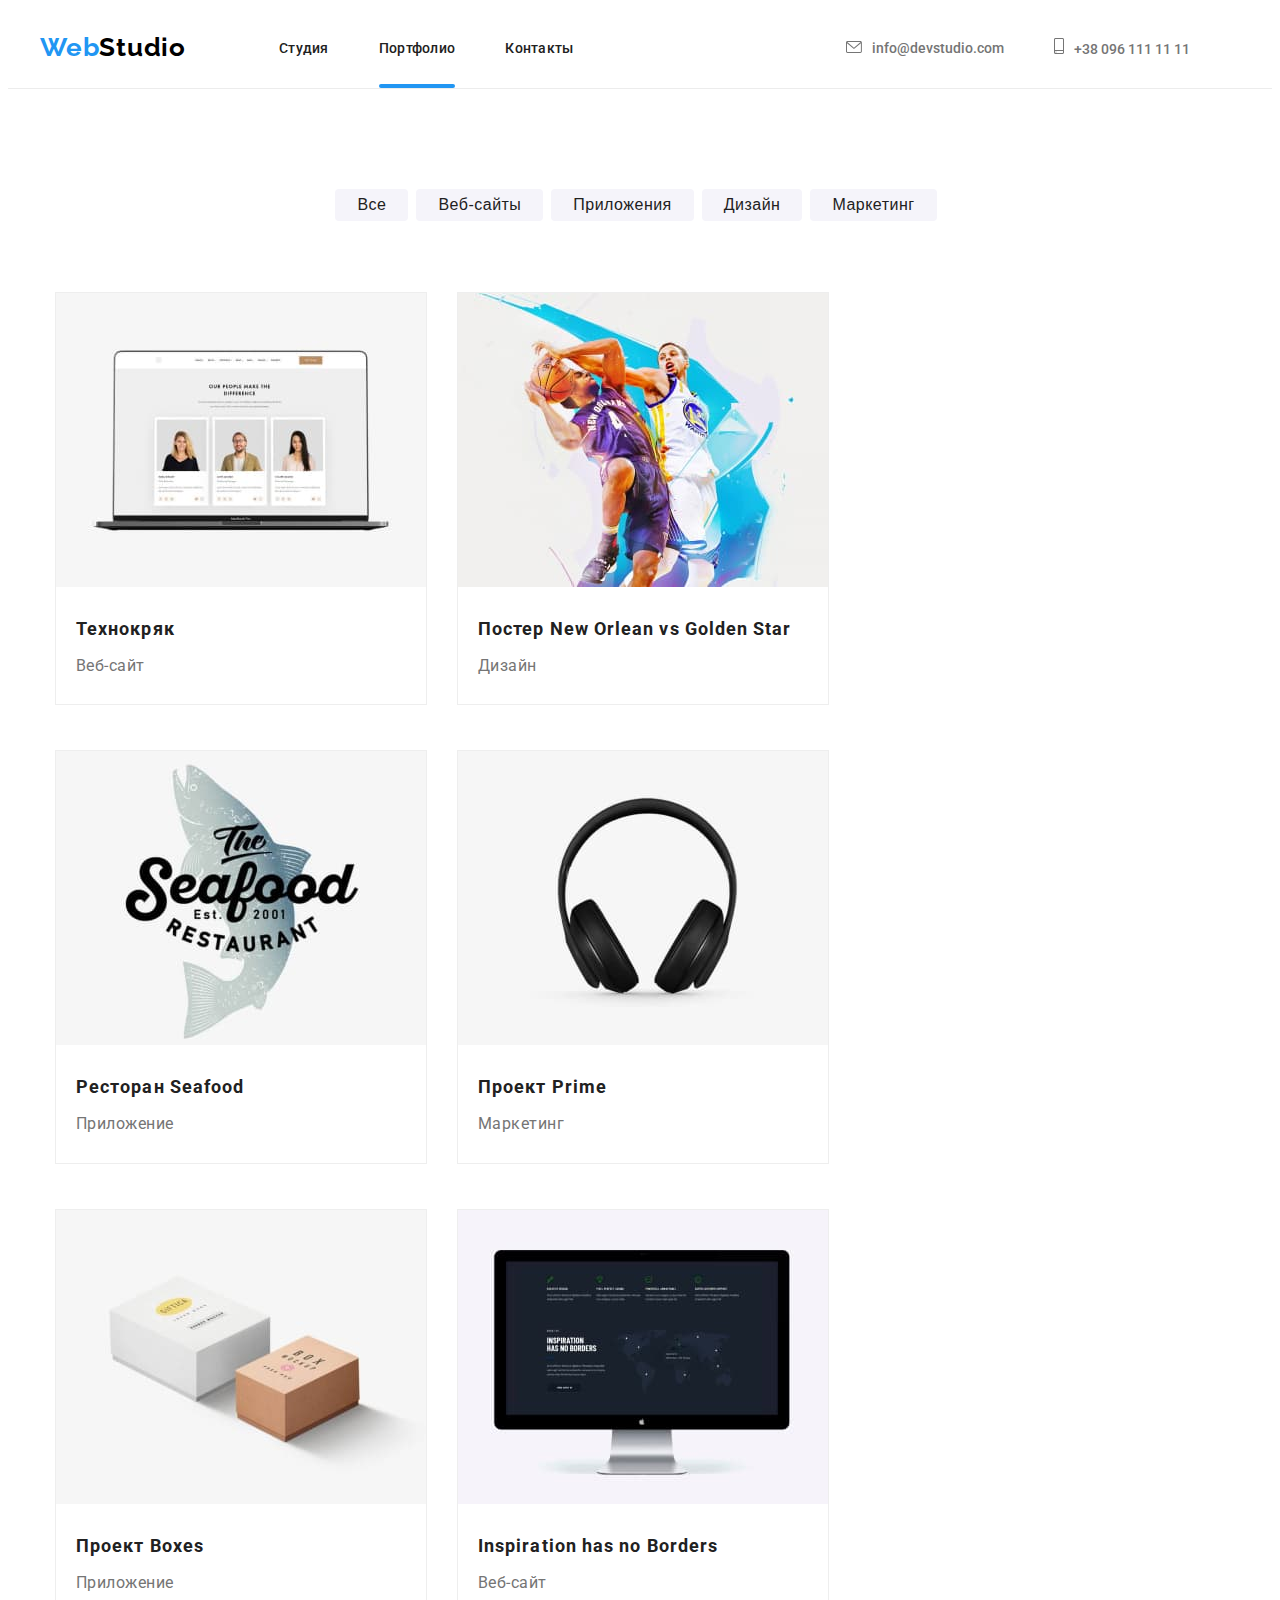
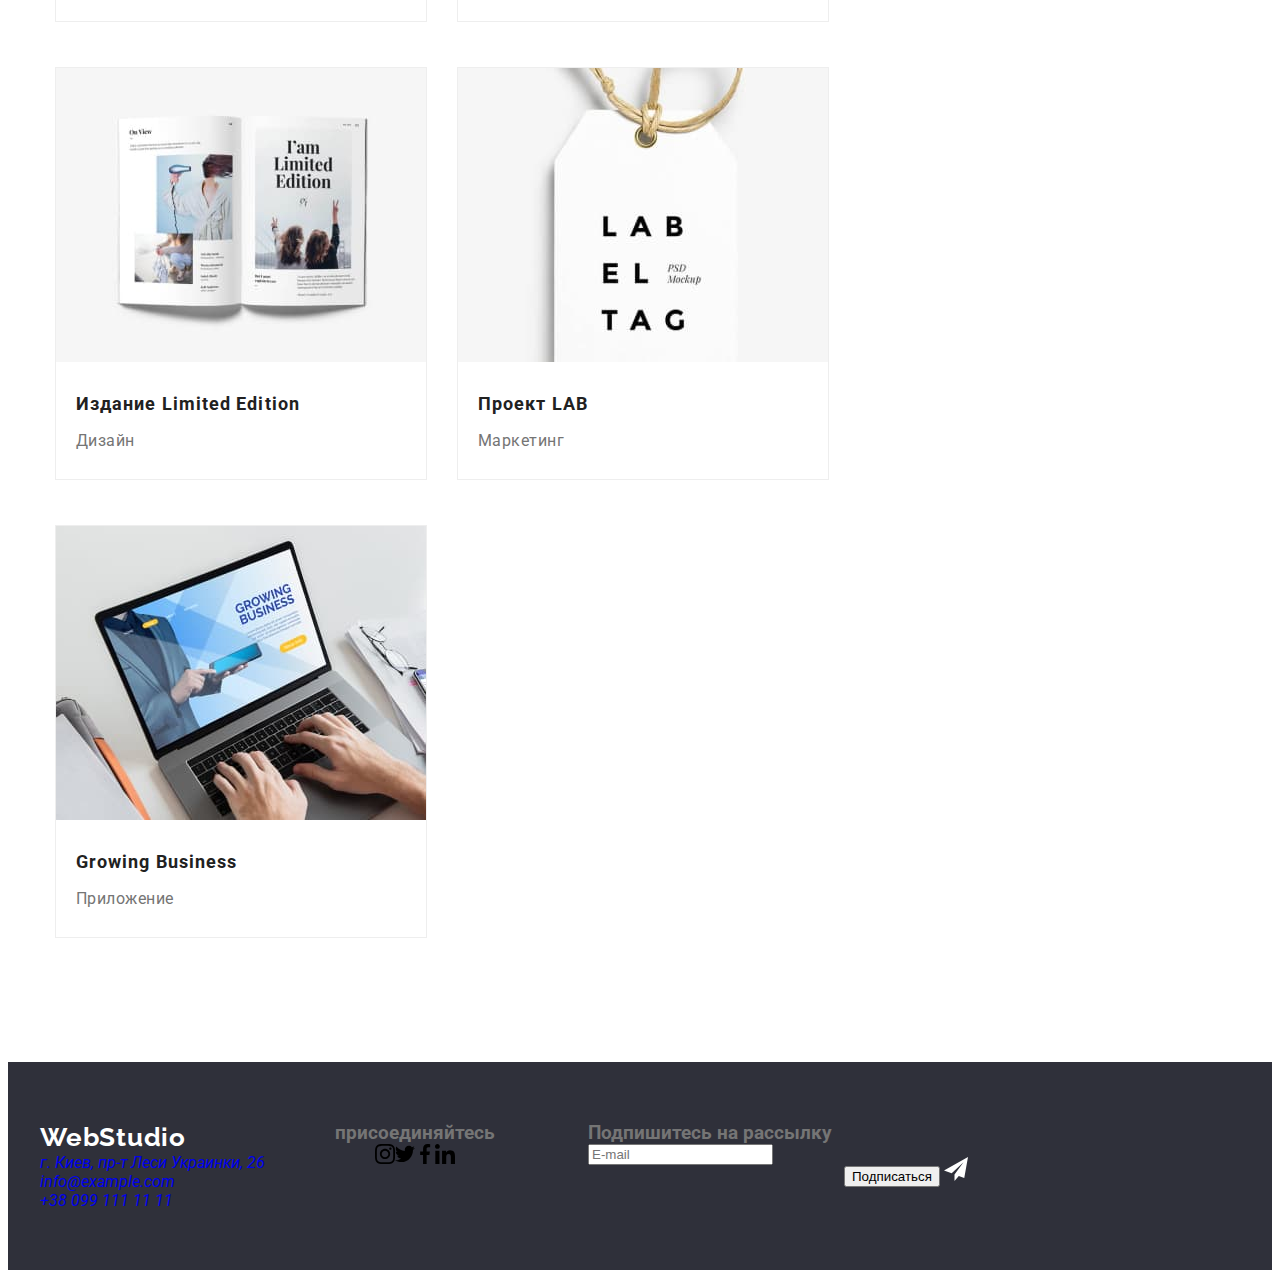
==== portfolio.html @ 4cea2f5a "hw-8-non" ====
<!DOCTYPE html>
<html lang="ru">
<head>
    <meta charset="UTF-8">
    <meta http-equiv="X-UA-Compatible" content="IE=edge">
    <meta name="viewport" content="width=device-width, initial-scale=1.0">
    <link rel="preconnect" href="https://fonts.googleapis.com"> 
    <title>Portfolio</title>
    <link rel="preconnect" href="https://fonts.gstatic.com" crossorigin> 
    <link href="https://fonts.googleapis.com/css2?family=Raleway:wght@700&family=Roboto:wght@400;500;900&display=swap" rel="stylesheet">
    <link rel="stylesheet" href="https://cdnjs.cloudflare.com/ajax/libs/modern-normalize/1.1.0/modern-normalize.min.css" integrity="sha512-wpPYUAdjBVSE4KJnH1VR1HeZfpl1ub8YT/NKx4PuQ5NmX2tKuGu6U/JRp5y+Y8XG2tV+wKQpNHVUX03MfMFn9Q==" crossorigin="anonymous" referrerpolicy="no-referrer" />
    <link rel="stylesheet" href="https://cdnjs.cloudflare.com/ajax/libs/animate.css/4.1.1/animate.min.css"/>
    <link rel="stylesheet" href="./css/style.css">
    <link rel="stylesheet" href="./css/main.min.css">
</head>
<body>
    <!-----------ШАПКА--------- -->
    <header class="header header-portfolio"> 
        <div class="container header__container">
            <nav class="header-nav">
                <a class="link header__logo animate__animated animate__pulse" href="/"><span class="logo__special">Web</span>Studio</a>
                <ul class=" list site-list">
                    <li class="site-list__item"> <a class="link site-list__link" href="./index.html">Студия</a></li>
                    <li class="site-list__item"> <a class="link site-list__link current-portfolio" href="./portfolio.html">Портфолио</a></li>
                    <li class="site-list__item"> <a class="link site-list__link" href="Контакты">Контакты</a></li>
                </ul>
            </nav>  
            <ul class=" list adres-list">
                <li> <a class="link header__contact adres-list__link" href="mailto:info@devstudio.com" target="_blank" rel= "noopener noreferrer"> <svg class="adres-list__icon" width="16" height="12" ><use href="./images/icons.svg#icon-envelope-hover"></use></svg>info@devstudio.com</a></li> 
                <li> <a class="link header__contact adres-list__link"  href="tel:+380961111111" target="_blank" rel= "noopener noreferrer" > <svg class="adres-list__icon" width="10" height="16" ><use href="./images/icons.svg#icon-smartphone"></use></svg>+38 096 111 11 11</a></li> 
            </ul>   
            </div> 
    </header>
    <!------------ОСНОВНОЙ КОНТЕНТ ------------->
     <main>
        <section class="menu">
            <div class="container">
        <ul class="list menu-list">
            <li class="menu-item"> <button class="menu-btn" type="button">
                Все
            </button></li>
            <li class="menu-item"> <button class="menu-btn" type="button">
                Веб-сайты
            </button></li>
            <li class="menu-item"> <button class="menu-btn" type="button">
                Приложения
            </button></li>
            <li class="menu-item"> <button class="menu-btn" type="button">
                Дизайн
            </button></li>
            <li class="menu-item"> <button class="menu-btn" type="button">
                Маркетинг
            </button></li>
        </ul>
    </div>
    </section>
    <section class="content">
        <div class="container">
        <ul class="list content-list">
            <li class="content-item">
                <div class="content-animation">
                <img class="content-imege" src="./images/portfolio-photo1.jpg" alt=" Технокряк" width="370" height="294">
                <p class="content-animation-text">Технокряк это современная площадка распространения коронавируса. Компании используют эту платформу для цифрового шпионажа и атак на защищённые сервера конкурентов.</p>
                </div>
                <div class="contener-box">
                <h3 class="content-subtitle">Технокряк</h3>
                <p class="content-text">Веб-сайт</p>
                </div>
            </li>
            <li class="content-item">
                <div class="content-animation">
                <img class="content-imege" src="./images/portfolio-photo2.jpg" alt=" Постер New Orlean vs Golden Star" width="370" height="294">
                <p class="content-animation-text">Технокряк это современная площадка распространения коронавируса. Компании используют эту платформу для цифрового шпионажа и атак на защищённые сервера конкурентов.</p>
                </div>
                <div class="contener-box">
                <h3 class="content-subtitle">Постер New Orlean vs Golden Star</h3>
                <p class="content-text">Дизайн</p>
                </div>
            </li>
            <li class="content-item">
                <div class="content-animation">
                <img class="content-imege" src="./images/portfolio-photo3.jpg" alt=" Ресторан Seafood" width="370" height="294">
                <p class="content-animation-text">Технокряк это современная площадка распространения коронавируса. Компании используют эту платформу для цифрового шпионажа и атак на защищённые сервера конкурентов.</p>
                </div>
                <div class="contener-box">
                <h3 class="content-subtitle">Ресторан Seafood</h3>
                <p class="content-text">Приложение</p>
                </div>
            </li >
            <li class="content-item">
                <div class="content-animation">
                <img class="content-imege" src="./images/portfolio-photo4.jpg" alt=" Проект Prime" width="370" height="294">
                <p class="content-animation-text">Технокряк это современная площадка распространения коронавируса. Компании используют эту платформу для цифрового шпионажа и атак на защищённые сервера конкурентов.</p>
                </div>
                <div class="contener-box">
                <h3 class="content-subtitle">Проект Prime</h3>
                <p class="content-text">Маркетинг</p>
                </div>
            </li>
            <li class="content-item">
                <div class="content-animation">
                <img class="content-imege" src="./images/portfolio-photo5.jpg" alt=" Проект Boxes" width="370" height="294">
                <p class="content-animation-text">Технокряк это современная площадка распространения коронавируса. Компании используют эту платформу для цифрового шпионажа и атак на защищённые сервера конкурентов.</p>
                </div>
                <div class="contener-box">
                <h3 class="content-subtitle">Проект Boxes</h3>
                <p class="content-text">Приложение</p>
                </div>
            </li>
            <li class="content-item">
                <div class="content-animation">
                <img class="content-imege" src="./images/portfolio-photo6.jpg" alt=" Inspiration has no Borders" width="370" height="294">
                <p class="content-animation-text">Технокряк это современная площадка распространения коронавируса. Компании используют эту платформу для цифрового шпионажа и атак на защищённые сервера конкурентов.</p>
                </div>
                <div class="contener-box">
                <h3 class="content-subtitle">Inspiration has no Borders</h3>
                <p class="content-text">Веб-сайт</p>
                </div>
            </li>
            <li class="content-item">
                <div class="content-animation">
                <img class="content-imege" src="./images/portfolio-photo7.jpg" alt=" Издание Limited Edition" width="370" height="294">
                <p class="content-animation-text">Технокряк это современная площадка распространения коронавируса. Компании используют эту платформу для цифрового шпионажа и атак на защищённые сервера конкурентов.</p>
                </div>
                <div class="contener-box">
                <h3 class="content-subtitle">Издание Limited Edition</h3>
                <p class="content-text">Дизайн</p>
                </div>
            </li>
            <li class="content-item">
                <div class="content-animation">
                <img class="content-imege" src="./images/portfolio-photo8.jpg" alt=" Проект LAB" width="370" height="294">
                <p class="content-animation-text">Технокряк это современная площадка распространения коронавируса. Компании используют эту платформу для цифрового шпионажа и атак на защищённые сервера конкурентов.</p>
                </div>
                <div class="contener-box">
                <h3 class="content-subtitle">Проект LAB</h3>
                <p class="content-text">Маркетинг</p>
                </div>
            </li>
            <li class="content-item">
                <div class="content-animation">
                <img class="content-imege" src="./images/portfolio-photo9.jpg" alt=" Growing Business" width="370" height="294">
                <p class="content-animation-text">Технокряк это современная площадка распространения коронавируса. Компании используют эту платформу для цифрового шпионажа и атак на защищённые сервера конкурентов.</p>
                </div>
                <div class="contener-box">
                <h3 class="content-subtitle">Growing Business</h3>
                <p class="content-text">Приложение</p>
                </div>
            </li>
        </ul>
    </div>
    </section>
    </main>
    <!-------------footer------------->
<footer class="footer">
    <div class="container footer-container">
        <div class="contact-social">
            <a class="link footer-logo" href="/"><span class="logo-special">Web</span>Studio</a>
            <address class="footer-address">
            <ul class="list footer-list">
                <li class="list" > <a class="link footer-map" href="https://goo.gl/maps/7V8qDzGipB6XyWxd7" target="_blank" rel= "noopener noreferrer" >г. Киев, пр-т Леси Украинки, 26</a></li>
                <li class="list" > <a class="link footer-item" href="mailto:info@example.com" target="_blank" rel= "noopener noreferrer">info@example.com</a></li>
                <li class="list" > <a class="link footer-item" href="tel:+380991111111" target="_blank" rel= "noopener noreferrer">+38 099 111 11 11</a></li>
            </ul>
        </div>
        <div class="footer-contact">
             <h3 class="footer-contact-title">присоединяйтесь</h3>
             <ul class="list footer-contact-list">
                <li class="footer-contact-item"> <a href="" class="footer-contact-link" target="_blank" rel= "noopener noreferrer" ><svg class="footer-contact-icons" width="20" height="20"><use href="./images/icons.svg#icon-instagram"></use></svg></a></li>
                <li class="footer-contact-item"> <a href="" class="footer-contact-link" target="_blank" rel= "noopener noreferrer" ><svg class="footer-contact-icons" width="20" height="20"><use href="./images/icons.svg#icon-twitter"></use></svg></a></li>
                <li class="footer-contact-item"> <a href="" class="footer-contact-link" target="_blank" rel= "noopener noreferrer" ><svg class="footer-contact-icons" width="20" height="20"><use href="./images/icons.svg#icon-facebook"></use></svg></a></li>
                <li class="footer-contact-item"> <a href="" class="footer-contact-link" target="_blank" rel= "noopener noreferrer" ><svg class="footer-contact-icons" width="20" height="20"><use href="./images/icons.svg#icon-linkedin"></use></svg></a></li>
            </ul>
        </div>
        <div class="footer-input">
            <h3 class="footer-title">Подпишитесь на рассылку</h3>
            <form action="#">
            <input class="footer-input-email" type="email" placeholder="E-mail" name="mailing-list">
        </div>
        <div class="footer-box-btn">
            <button type="submit" class="footer-btn">Подписаться</button>
            <svg class="footer-icon" width="24" height="24"><use href="images/icons.svg#icon-footer-btn"></use></svg>
            </form>
        </div>
    </address>
    </div>
</footer>
</body>
</html>
---- css/style.css ----
/* :root{
    --ferst-btn-color:#212121;
    --accent-color:#2196F3;
    --header-color:#757575;
}
body{
    font-family:"Roboto", sans-serif;
    background-color: #FFFFFF;
    color: #757575;
}
p, h1, h2, h3, h4, h5, h5, h6 {
    margin: 0;
}
ul{
    margin: 0;
    padding: 0;
}
button{
    cursor: pointer;
}
img {
    display: block;
    max-width: 100%;
    height: auto;
}
.list{
    list-style: none;
}
.link{
    text-decoration: none;
}
.container{
width: 1200px;
padding-left: 15px;
padding-right: 15px;
margin: 0 auto;
} */
/* -------ШАПКА------ */
/* .header{
    padding-top: 24px;
    padding-bottom: 25px;
}
.header-list{
    display: flex;
}
.adres-list{
    display: flex;
    margin-left: auto;
}
.header-container{
    display: flex;
    align-items: center;
}  */

/* .header-logo{
    font-family: "Raleway";
    font-style: normal;
    font-weight: bold;
    font-size: 26px;
    line-height: 31px;
    letter-spacing: 0.03em;
    color: #000000;
    margin-right: 93px;
}
.logo-special {
    font-family: "Raleway";
    font-style: normal;
    font-weight: bold;
    font-size: 26px;
    line-height: 1.19;
    letter-spacing: 0.03em;
    color: var(--accent-color);
} */
/* .heder-item {
    font-weight: 500;
    font-size: 14px;
    line-height: 1.14;
    letter-spacing: 0.02em;
    color:var(--ferst-btn-color);
    margin-right: 50px;
    transition: color 250ms cubic-bezier(0.4, 0, 0.2, 1);
}
.current-studio {
    position: relative;
}
.current-studio::after{
    content: "";
    width: 100%;
    height: 4px;
    background: #2196F3;
    border-radius: 2px;
    position: absolute;
    left: 0;
    bottom: -32px;

}
.header-mail{
    color: var(--header-color);
    margin-right: 50px;
    font-size: 14px;
    font-weight: 500;
    transition: color 250ms cubic-bezier(0.4, 0, 0.2, 1 );
}
.header-tel{
    color: var(--header-color);
    margin-right: 50px;
    font-size: 14px;
    font-weight: 500;
    transition: color 250ms cubic-bezier(0.4, 0, 0.2, 1 );
}
.header-list :hover, 
.header-list :focus{
    color: var(--accent-color); 
}
.adres-social-link{
    fill: var(--header-color);
    align-items: center;
    justify-content: center;
    transition: fill 250ms cubic-bezier(0.4, 0, 0.2, 1 );
}
.adres-social-icon{
    margin-right: 10px;
}
.adres-list :hover,
.adres-list :focus{
    color: var(--accent-color); 
}
.adres-list :hover .adres-social-link,
.adres-list :focus .adres-social-link{
    fill: var(--accent-color);
}
.adres-social-link :hover.header-tel,
.adres-social-link :focus.header-tel{
    color: var(--accent-color);
}
/* --------ОСНОВНОЙ КОНТЕНТ------- */   
/* .hero{
    padding-top: 195px;
    padding-bottom: 205px;
    background: #2F303A;
    max-width: 1600px; 
    background: #2F303A;
    display: flex;
    text-align: center;
    background-image: linear-gradient(rgba(47, 48, 58, 0.4), rgba(47, 48, 58, 0.4)), url(../images/hero-bgr.jpg);
    background-repeat: no-repeat;
    background-position: center;
    background-size: cover;
    margin-bottom: 94px;
}

.hero-title{
    font-weight: 900;
    font-size: 44px;
    line-height: 1.36;
    letter-spacing: 0.06em;
    text-transform: uppercase;
    color: #FFFFFF;
    margin-bottom: 30px;
}
.hero-btn{
    color: #FFFFFF;
    background-color: var(--accent-color);
    font-weight: bold;
    font-size: 16px;
    line-height: 1.87;
    letter-spacing: 0.06em;
    border: none;
    box-shadow: 0px 4px 4px rgba(0, 0, 0, 0.15);
    border-radius: 4px;
    padding: 10px 32px;
    transition: color 250ms cubic-bezier(0.4, 0, 0.2, 1 );
}
.hero-btn :focus,
.hero-btn :hover{
    color: #188CE8;  
} */
/* --------Особенности------- */ 
/* .about{
    padding-bottom: 110px;
}
.about-title-hidden{
    position: absolute;
    white-space: nowrap;
    width: 1px;
    height: 1px;;
    overflow: hidden;
    border: 0;
    padding: 0;
    clip: rect(0 0 0 0);
    clip-path: inset(50%);
    margin: -1px;
}
.about-list{
    display: flex;
}
.about-item{
    margin-right: 30px;
}
.about-container{
    width: 270px;
    height: 120px;
    left: 815px;
    top: 774px;
    background: #F5F4FA;
    border-radius: 4px;
    margin-bottom: 10px;
    text-align: center;
    padding: 25px 100px;
}
.about-title-list{
    font-weight: bold;
    font-size: 14px;
    line-height: 1.14;
    letter-spacing: 0.03em;
    text-transform: uppercase;
    color: var(--ferst-btn-color);
    margin-bottom: 10px;
}
.about-text{
    font-weight: normal;
    font-size: 14px;
    line-height: 1.71;
    letter-spacing: 0.03em;
    color: var(--header-color);
} */
/* --------Чем мы занимаемся------- */ 
/* .make{
    padding-bottom: 94px;
}
.make-title{
    font-weight: bold;
    font-size: 36px;
    line-height: 1.16;
    letter-spacing: 0.03em;
    color:var(--ferst-btn-color);   
    padding-bottom: 50px; 
    text-align: center;
}
.make-list{
    display: flex;
    
}
.make-image{
    margin: -15px;
    margin-bottom: -30px;
    
}
.make-image{
    width: calc(100% / 3 - 30px);
    margin: 15px;
    margin-bottom: 30px;
}
.make-animation{
    position: relative;
}
.make-text{
    position: absolute;
    bottom: 0;
    left: 0;
    background: rgba(47, 48, 58, 0.8);
    color: #FFFFFF;
    font-style: normal;
    font-weight: bold;
    font-size: 14px;
    line-height: 1.14;
    text-align: center;
    letter-spacing: 0.03em;
    text-transform: uppercase;
    width: 100%;
    height: 70px;
    padding: 27px;
} */
/* --------Наша команда------- */ 
/* .team{
    background-color: #F5F4FA;
    padding-top: 94px ;
    padding-bottom: 94px;
}
.team-title{
    font-weight: bold;
    font-size: 36px;
    line-height: 1.16;
    letter-spacing: 0.03em;
    color: var(--ferst-btn-color);
    margin-bottom: 50px;
    text-align: center;
}
.team-list{
    display: flex;
}
.team-item{
    margin: -15px;
    margin-bottom: -30px;
}
.team-item{
    width: calc(100% / 4 - 30px);
    margin: 15px;
    margin-bottom: 30px;
    text-align: center;
    background-color: #fff;
    box-shadow: 0px 1px 3px rgba(0, 0, 0, 0.12), 0px 1px 1px rgba(0, 0, 0, 0.14), 0px 2px 1px rgba(0, 0, 0, 0.2);
    border-radius: 0px 0px 4px 4px;
}
.team-box{
    padding: 30px 0;
}
.team-subtitle{
    font-weight: 500;
    font-size: 16px;
    line-height: 1.18;
    letter-spacing: 0.03em;
    color: var(--ferst-btn-color);
    margin-bottom: 10px;
}
.team-text{
    font-weight: normal;
    font-size: 16px;
    line-height: 1.18;
    letter-spacing: 0.03em;
    color: var(--header-color);
    margin-bottom: 16px;
}
.team-social-list{
    display: flex;
    justify-content: center;
}
.team-social-item + .team-social-item {
    margin-left: 10px;
}
.team-social-link{
    width: 44px;
    height: 44px;
    display: block;
    justify-content: center;
    align-items: center;
    border-radius: 50%;
    background-color: #FFFFFF;
    padding: 10px;
    transition: background-color 250ms cubic-bezier(0.4, 0, 0.2, 1 );
}
.team-social-item :hover,
.team-social-item :focus{
    background-color:#2196F3;
}
.team-social-icon{
    fill: #AFB1B8;
    transition: fill 250ms cubic-bezier(0.4, 0, 0.2, 1 );
}
.team-social-item:hover .team-social-icon,
.team-social-item:focus .team-social-icon{
    fill:#FFFFFF;
} */
/* --------Постоянные клиенты------- */ 
/* .clients{
    padding-bottom: 94px;
}
.clients-titel{
    font-style: normal;
    font-weight: bold;
    font-size: 36px;
    line-height: 1.16;
    text-align: center;
    letter-spacing: 0.03em;
    color: #212121;
    margin-bottom: 50px;
}
.clients-list{
    display: flex;
    justify-content: center;
    align-items: center;
}
.clients-item + .clients-item{
    margin-left: 30px;
    }
.clients-item{
    width: 170px;
    height: 92px;
    padding: 16px 32px;
    border: 1px solid;
    border-color: #AFB1B8;
    border-radius: 4px;
    transition: border-color 250ms cubic-bezier(0.4, 0, 0.2, 1 );
}
.clients-icon{
    fill: #AFB1B8;
    transition: fill 250ms cubic-bezier(0.4, 0, 0.2, 1 );
}
.clients-icon:hover, 
.clients-icon:focus{
    fill: #2196F3;
}
.clients-item:hover,
.clients-item:focus{
    border-color: #2196F3;
}
.clients-list :hover .clients-icon, 
.clients-list :focus .clients-icon{
    fill: #2196F3;
} */
/* ---------footer------- */
/* .footer{
    background: #2F303A;
    padding-top: 60px;
    padding-bottom: 60px;
}
.footer-container{
    display: flex;
}
.footer-logo{
    font-family: Raleway;
    font-style: normal;
    font-weight: bold;
    font-size: 26px;
    line-height: 1.19;
    letter-spacing: 0.03em;
    color: #FFFFFF;
    margin-bottom: 20px;
}
.footer-map {
    font-style: normal;
    font-weight: normal;
    font-size: 14px;
    line-height: 1.71;
    letter-spacing: 0.03em;
    color: #FFFFFF;
    margin-bottom: 9px;
    transition: color 250ms cubic-bezier(0.4, 0, 0.2, 1 );
}
.footer-address :hover,
.footer-address :focus{
    color: var(--accent-color);
}
.footer-contact{
    padding-left: 70px;
}
.footer-item{
    font-style: normal;
    font-weight: normal;
    font-size: 14px;
    line-height: 1.71;
    letter-spacing: 0.03em;
    color: rgba(255, 255, 255, 0.6);
    margin-bottom: 9px;
    transition: color 250ms cubic-bezier(0.4, 0, 0.2, 1 );
}
.footer-title{
    font-style: normal;
    font-weight: bold;
    font-size: 14px;
    line-height: 1.14;
    letter-spacing: 0.03em;
    text-transform: uppercase;
    color: #FFFFFF;
    margin-bottom: 20px;
}
.footer-contact-list{
    display: flex;
    justify-content: center;
    align-items: center;
    list-style: none;
    padding: 0px;
}
.footer-contact-item + .footer-contact-item{
    margin-left: 10px;
}
.footer-contact-link{
    width: 44px;
    height: 44px;
    display: flex;
    justify-content: center;
    align-items: center;
    border-radius: 50%;
    background: rgba(255, 255, 255, 0.1);
    padding: 10px;
    transition: background-color 250ms cubic-bezier(0.4, 0, 0.2, 1 );
}
.footer-contact-item :hover,
.footer-contact-item :focus{
    background-color: #2196F3;
}
.footer-contact-icons{
    fill: #FFFFFF;
}
.footer-input{
    padding-left: 93px;
}
.footer-input-email{
    width: 358px;
    height: 50px;border: 1px solid rgba(255, 255, 255, 0.3);
    box-sizing: border-box;
    filter: drop-shadow(0px 4px 4px rgba(0, 0, 0, 0.15));
    border-radius: 4px;
    background-color: transparent;
    font-style: normal;
    font-weight: normal;
    font-size: 16px;
    line-height: 1.25;
    align-items: center;
    letter-spacing: 0.03em;
    color: rgba(255, 255, 255, 0.6);
    padding-left: 16px;
    cursor: pointer;
}
.footer-box-btn{
    padding-left: 12px;
    padding-top: 35px;
    position: relative;
}
.footer-btn{
    border: none;
    width: 200px;
    height: 50px;
    background: #2196F3;
    box-shadow: 0px 4px 4px rgba(0, 0, 0, 0.15);
    border-radius: 4px;
    font-style: normal;
    font-weight: bold;
    line-height: 1.84;
    letter-spacing: 0.06em;
    color: #FFFFFF;
    padding-right: 60px;
}
.footer-icon{
    position: absolute;
    right: 28px;
    top: 50%;
    transform: translateY (-50%);
} */
/* -----------Портфолио-------- */
/* .current-portfolio {
    position: relative;
}
.current-portfolio::after{
    content: "";
    width: 100%;
    height: 4px;
    background: #2196F3;
    border-radius: 2px;
    position: absolute;
    left: 0;
    bottom: -32px;
} */
/* .header-portfolio{
    border-bottom: 1600px 80px 0 0;
    border-bottom: 1px solid #ECECEC;;
} */
/* .menu{
    padding-top: 94px;
    padding-bottom: 50px;
}
.menu-list{
    display: flex;
    justify-content: center;
    padding: 6px 22px;
    border-radius: 4px;
    bottom: none;
}
.menu-item{
    margin-right: 8px;
}
.menu-btn{
    font-weight: 500;
    font-size: 16px;
    line-height: 1.26;
    letter-spacing: 0.03em;
    color: var(--ferst-btn-color);
    background-color: #F5F4FA;
    border: none;
    padding-top: 6px;
    padding-bottom: 6px;
    padding-left: 22px;
    padding-right: 22px;
    border-radius: 4px;
    transition: color 250ms cubic-bezier(0.4, 0, 0.2, 1 );
    transition: background-color 250ms cubic-bezier(0.4, 0, 0.2, 1 );
}
.menu-btn:hover,
.menu-btn:focus {
    color: #FFFFFF;
    background-color: #2196F3;
} */
/* ---------content--------- */
/* .content-list{
    display: flex;
    flex-wrap: wrap;
    padding-bottom: 94px;
}
.content-item{
    margin: -15px;
    margin-bottom: -30px;
    margin-left: 0px;
    margin-right: 30px;
    border: 1px solid #EEEEEE;
    transition: box-shadow 250ms cubic-bezier(0.4, 0, 0.2, 1 );
}
.content-item{
    width: calc(100% / 3 - 30px);
    margin: 15px;
    margin-bottom: 30px;
}
.content-item:hover,
.content-item:focus{
    box-shadow: 0px 1px 1px rgba(0, 0, 0, 0.12), 0px 4px 4px rgba(0, 0, 0, 0.06), 1px 4px 6px rgba(0, 0, 0, 0.16);
}
.content-item:hover .content-animation-text{
    transform: translateY(0);
}
.content-animation{
    position: relative;
    overflow: hidden;
}
.content-animation-text{
    position: absolute;
    top: 0;
    left: 0;
    height: 100%;
    background: rgba(33, 150, 243, 0.9);
    font-style: normal;
    font-weight: normal;
    font-size: 18px;
    line-height: 1.56;
    letter-spacing: 0.03em;
    color: #FFFFFF;
    text-align: center;
    padding: 40px;
    transform: translateY(100%);
    transition: transform 250ms cubic-bezier(0.4, 0, 0.2, 1 );
}
.contener-box{
    padding: 24px 20px;
}
.content-subtitle{
    font-weight: bold;
    font-size: 18px;
    line-height: 2.00;
    letter-spacing: 0.06em;
    color: var(--ferst-btn-color);
    margin-bottom: 4px;
}
.content-text{
    font-weight: normal;
    font-size: 16px;
    line-height: 1.83;
    letter-spacing: 0.03em;
    color: var(--header-color);
} */

/* ----------backdrop---------- */

/* .backdrop{
    position: fixed;
    top: 0;
    width: 100vw;
    height: 100vh;
    background: rgba(0, 0, 0, 0.2);
    transition: opacity 250ms, visibility 250ms;
}
.is-hidden{
    opacity: 0;
    pointer-events: none;
    visibility: hidden;
}
.backdrop.is-hidden .modal{
    transform: rotate(45deg);
}
.modal{
    min-height: 581px;
    width: 528px;
    background: #FFFFFF;
    box-shadow: 0px 1px 3px rgba(0, 0, 0, 0.12), 0px 1px 1px rgba(0, 0, 0, 0.14), 0px 2px 1px rgba(0, 0, 0, 0.2);
    border-radius: 4px;
    position: absolute;
    top: 50%;
    left: 50%;
    transform: translate(-50%, -50%) rotate(0deg);
    transition: transform 250ms ;
    padding: 40px;
}
.modal-icon-button{
    width: 30px;
    height: 30px;
    display: flex;
    align-items: center;
    justify-content: center;
    background-color: transparent;
    position: absolute;
    top: 8px;
    right: 8px;
    border: none;
}
.modal-icon{
    width: 30px;
    height: 30px;
    display: flex;
    align-items: center;
    justify-content: center;
    background-color: transparent;
    position: absolute;
    top: 8px;
    right: 8px;
    background: #FFFFFF;
    border: 1px solid rgba(0, 0, 0, 0.1);
    border-radius: 50%;
    box-sizing: border-box;
}
.modal-title{
    font-style: normal;
    font-weight: bold;
    font-size: 20px;
    line-height: 1.15;
    text-align: center;
    letter-spacing: 0.03em;
    color: #212121;
    margin-bottom: 30px;
}
.input-wrap{
    position: relative;
}
.input-icon{
    position: absolute;
    left: 14px;
    top: 13px;
    fill: var(--ferst-btn-color);
    transition: fill 250ms;
}
.form-lebel{
    font-style: normal;
    font-weight: normal;
    font-size: 12px;
    line-height: 1.16;
    letter-spacing: 0.01em; 
    color: #757575;
}
.form-input{
    width: 100%;
    height: 40px;
    border: 1px solid rgba(33, 33, 33, 0.2);
    box-sizing: border-box;
    border-radius: 4px;
    margin-bottom: 10px;
    cursor: pointer;
    padding-left: 42px;
    transition: border-color 250ms;
}
.form-input:hover{
    border-color: var(--accent-color);
}
.form-input:hover + .input-icon{
    fill: var(--accent-color);
}
.form-comment{
    width: 100%;
    height: 120px;
    border: 1px solid rgba(33, 33, 33, 0.2);
    box-sizing: border-box;
    border-radius: 4px;
    padding: 12px 16px;
    resize: none;
    cursor: pointer;
}
.form-comment:hover{
    border-color: var(--accent-color);
}
.form-field{
   padding-top: 20px;
   padding-bottom: 30px;
}
.form-comment::placeholder {
    font-style: normal;
    font-weight: normal;
    font-size: 12px;
    line-height: 1.16;
    letter-spacing: 0.01em;
    color: rgba(117, 117, 117, 0.5);
}
.chek-text{
    font-style: normal;
    font-weight: normal;
    font-size: 14px;
    line-height: 1.71;
    letter-spacing: 0.03em;
    color: #757575;
    display: flex;
    align-items: center;
}
.chek-text::before{
    content: "";
    width: 16px;
    height: 15px;
    border: 2px solid #212121;
    border-radius: 3px;
    margin-right: 8px;
}
.policy-chek:checked + .chek-text::before{
border: none;
background-image: url(../images/icon-check.svg);
background-repeat: no-repeat;
background-position: center;
background-size: cover;
}
.chek-text-link{
    color: var(--accent-color);
    padding-left: 5px;
}
.btn-form{
    border: none;
    width: 200px;
    height: 50px;
    background: #2196F3;
    box-shadow: 0px 4px 4px rgba(0, 0, 0, 0.15);
    border-radius: 4px;
    font-style: normal;
    font-weight: bold;
    font-size: 16px;
    line-height: 1.87;
    align-items: center;
    text-align: center;
    letter-spacing: 0.06em;
    color: #FFFFFF;
    margin-left: 120px;
    
} */
---- css/main.min.css ----
:root{--ferst-btn-color:#212121;--accent-color:#2196F3;--header-color:#757575}body{font-family:"Roboto", sans-serif;background-color:#FFFFFF;color:#757575}p,h1,h2,h3,h4,h5,h5,h6{margin:0}ul{margin:0;padding:0}button{cursor:pointer}img{display:block;max-width:100%;height:auto}.list{list-style:none}.link{text-decoration:none}.container{width:1200px;padding-left:15px;padding-right:15px;margin:0 auto}p,h1,h2,h3,h4,h5,h5,h6{margin:0}ul{margin:0;padding:0}button{cursor:pointer}img{display:block;max-width:100%;height:auto}.list{list-style:none}.link{text-decoration:none}.container{width:1200px;padding-left:15px;padding-right:15px;margin:0 auto}.header{padding-top:24px;padding-bottom:25px}.header__container{display:flex;align-items:center}.header-nav{display:flex;align-items:center}.site-list{display:flex}.site-list__link{font-weight:500;font-size:14px;line-height:1.14;letter-spacing:0.02em;color:var(--ferst-btn-color);margin-right:50px;transition:color 250ms cubic-bezier(0.4, 0, 0.2, 1)}.adres-list{display:flex;margin-left:auto}.current-studio{position:relative}.current-studio::after{content:"";width:100%;height:4px;background:#2196F3;border-radius:2px;position:absolute;left:0;bottom:-32px}.current-portfolio{position:relative}.current-portfolio::after{content:"";width:100%;height:4px;background:#2196F3;border-radius:2px;position:absolute;left:0;bottom:-32px}.header__contact{color:var(--header-color);margin-right:50px;font-size:14px;font-weight:500;transition:color 250ms cubic-bezier(0.4, 0, 0.2, 1)}.header-list :hover,.header-list :focus{color:var(--accent-color)}.adres-list__link{fill:var(--header-color);align-items:center;justify-content:center;transition:fill 250ms cubic-bezier(0.4, 0, 0.2, 1)}.adres-list__icon{margin-right:10px}.adres-list :hover,.adres-list :focus{color:var(--accent-color)}.adres-list :hover .adres-list__link,.adres-list :focus .adres-list__link{fill:var(--accent-color)}.adres-list__link :hover.header__contact,.adres-list__link :focus.header__contact{color:var(--accent-color)}.header-portfolio{border-bottom:1600px 80px 0 0;border-bottom:1px solid #ECECEC}.hero{padding-top:195px;padding-bottom:205px;background:#2F303A;max-width:1600px;background:#2F303A;display:flex;text-align:center;background-image:linear-gradient(rgba(47,48,58,0.4), rgba(47,48,58,0.4)),url(../images/hero-bgr.jpg);background-repeat:no-repeat;background-position:center;background-size:cover;margin-bottom:94px}.hero__title{font-weight:900;font-size:44px;line-height:1.36;letter-spacing:0.06em;text-transform:uppercase;color:#FFFFFF;margin-bottom:30px}.hero__btn{color:#FFFFFF;background-color:var(--accent-color);font-weight:bold;font-size:16px;line-height:1.87;letter-spacing:0.06em;border:none;box-shadow:0px 4px 4px rgba(0,0,0,0.15);border-radius:4px;padding:10px 32px;transition:color 250ms cubic-bezier(0.4, 0, 0.2, 1)}.hero__btn:focus,.hero__btn:hover{color:#188CE8}.header__logo{font-family:"Raleway";font-style:normal;font-weight:bold;font-size:26px;line-height:31px;letter-spacing:0.03em;color:#000000;margin-right:93px}.logo__special{font-family:"Raleway";font-style:normal;font-weight:bold;font-size:26px;line-height:1.19;letter-spacing:0.03em;color:var(--accent-color)}.footer-logo{font-family:Raleway;font-style:normal;font-weight:bold;font-size:26px;line-height:1.19;letter-spacing:0.03em;color:#FFFFFF;margin-bottom:20px}.about{padding-bottom:110px}.about__title-hidden{position:absolute;white-space:nowrap;width:1px;height:1px;overflow:hidden;border:0;padding:0;clip:rect(0 0 0 0);clip-path:inset(50%);margin:-1px}.about-list{display:flex}.about-list__item{margin-right:30px}.about-list__container{width:270px;height:120px;left:815px;top:774px;background:#F5F4FA;border-radius:4px;margin-bottom:10px;text-align:center;padding:25px 100px}.about-list__title{font-weight:bold;font-size:14px;line-height:1.14;letter-spacing:0.03em;text-transform:uppercase;color:var(--ferst-btn-color);margin-bottom:10px}.about-list__text{font-weight:normal;font-size:14px;line-height:1.71;letter-spacing:0.03em;color:var(--header-color)}.make{padding-bottom:94px}.make__title{font-weight:bold;font-size:36px;line-height:1.16;letter-spacing:0.03em;color:var(--ferst-btn-color);padding-bottom:50px;text-align:center}.make-list{display:flex}.make-list__image{margin:-15px;margin-bottom:-30px}.make-list__image{width:calc(100% / 3 - 30px);margin:15px;margin-bottom:30px}.make-list__animation{position:relative}.make-list__text{position:absolute;bottom:0;left:0;background:rgba(47,48,58,0.8);color:#FFFFFF;font-style:normal;font-weight:bold;font-size:14px;line-height:1.14;text-align:center;letter-spacing:0.03em;text-transform:uppercase;width:100%;height:70px;padding:27px}.team{background-color:#F5F4FA;padding-top:94px;padding-bottom:94px}.team__title{font-weight:bold;font-size:36px;line-height:1.16;letter-spacing:0.03em;color:var(--ferst-btn-color);margin-bottom:50px;text-align:center}.team-list{display:flex}.team-list__item{margin:-15px;margin-bottom:-30px}.team-list__item{width:calc(100% / 4 - 30px);margin:15px;margin-bottom:30px;text-align:center;background-color:#fff;box-shadow:0px 1px 3px rgba(0,0,0,0.12),0px 1px 1px rgba(0,0,0,0.14),0px 2px 1px rgba(0,0,0,0.2);border-radius:0px 0px 4px 4px}.team-list__box{padding:30px 0}.team-list__subtitle{font-weight:500;font-size:16px;line-height:1.18;letter-spacing:0.03em;color:var(--ferst-btn-color);margin-bottom:10px}.team-list__text{font-weight:normal;font-size:16px;line-height:1.18;letter-spacing:0.03em;color:var(--header-color);margin-bottom:16px}.team-contact-list{display:flex;justify-content:center}.team-contact-list__item{margin-left:10px}.team-contact-list__item :hover,.team-contact-list__item:focus{background-color:#2196F3}.team-contact-list__link{width:44px;height:44px;display:block;justify-content:center;align-items:center;border-radius:50%;background-color:#FFFFFF;padding:10px;transition:background-color 250ms cubic-bezier(0.4, 0, 0.2, 1)}.team-contact-list__icon{fill:#AFB1B8;transition:fill 250ms cubic-bezier(0.4, 0, 0.2, 1)}.team-contact-list__item:hover .team-contact-list__icon,.team-contact-list__item:focus .team-contact-list__icon{fill:#FFFFFF}.clients-box{padding-bottom:94px}.clients-box__titel{font-style:normal;font-weight:bold;font-size:36px;line-height:1.16;text-align:center;letter-spacing:0.03em;color:#212121;margin-bottom:50px}.clients{display:flex;justify-content:center;align-items:center}.clients__item{width:170px;height:92px;padding:16px 32px;border:1px solid;border-color:#AFB1B8;border-radius:4px;transition:border-color 250ms cubic-bezier(0.4, 0, 0.2, 1)}.clients__item+.clients__item{margin-left:30px}.clients__item:hover,.clients__item:focus{border-color:#2196F3}.clients__icon{fill:#AFB1B8;transition:fill 250ms cubic-bezier(0.4, 0, 0.2, 1)}.clients__icon:hover,.clients__icon:focus{fill:#2196F3}.clients :hover .clients__icon,.clients :focus .clients__icon{fill:#2196F3}.footer{background:#2F303A;padding-top:60px;padding-bottom:60px}.footer-container{display:flex}.footer__logo{font-family:Raleway;font-style:normal;font-weight:bold;font-size:26px;line-height:1.19;letter-spacing:0.03em;color:#FFFFFF;margin-bottom:20px}.footer-connection__map{font-style:normal;font-weight:normal;font-size:14px;line-height:1.71;letter-spacing:0.03em;color:#FFFFFF;margin-bottom:9px;transition:color 250ms cubic-bezier(0.4, 0, 0.2, 1)}.footer-address :hover,.footer-address :focus{color:var(--accent-color)}.footer-contact{padding-left:70px}.footer-connection__item{font-style:normal;font-weight:normal;font-size:14px;line-height:1.71;letter-spacing:0.03em;color:rgba(255,255,255,0.6);margin-bottom:9px;transition:color 250ms cubic-bezier(0.4, 0, 0.2, 1)}.footer__title{font-style:normal;font-weight:bold;font-size:14px;line-height:1.14;letter-spacing:0.03em;text-transform:uppercase;color:#FFFFFF;margin-bottom:20px}.footer-contact-list{display:flex;justify-content:center;align-items:center;list-style:none;padding:0px}.footer-contact-list__item+.footer-contact-list__item{margin-left:10px}.footer-contact-list__link{width:44px;height:44px;display:flex;justify-content:center;align-items:center;border-radius:50%;background:rgba(255,255,255,0.1);padding:10px;transition:background-color 250ms cubic-bezier(0.4, 0, 0.2, 1)}.footer-contact-list__item :hover,.footer-contact-list__item :focus{background-color:#2196F3}.footer-contact-list__icons{fill:#FFFFFF}.footer-input{padding-left:93px}.footer-input__email{width:358px;height:50px;border:1px solid rgba(255,255,255,0.3);box-sizing:border-box;filter:drop-shadow(0px 4px 4px rgba(0,0,0,0.15));border-radius:4px;background-color:transparent;font-style:normal;font-weight:normal;font-size:16px;line-height:1.25;align-items:center;letter-spacing:0.03em;color:rgba(255,255,255,0.6);padding-left:16px;cursor:pointer}.footer-box-btn{padding-left:12px;padding-top:35px;position:relative}.footer-box-btn__button{border:none;width:200px;height:50px;background:#2196F3;box-shadow:0px 4px 4px rgba(0,0,0,0.15);border-radius:4px;font-style:normal;font-weight:bold;line-height:1.84;letter-spacing:0.06em;color:#FFFFFF;padding-right:60px}.footer-box-btn__icon{position:absolute;right:28px;top:50%;transform:translateY -50%}.menu{padding-top:94px;padding-bottom:50px}.menu-list{display:flex;justify-content:center;padding:6px 22px;border-radius:4px;bottom:none}.menu-item{margin-right:8px}.menu-btn{font-weight:500;font-size:16px;line-height:1.26;letter-spacing:0.03em;color:var(--ferst-btn-color);background-color:#F5F4FA;border:none;padding-top:6px;padding-bottom:6px;padding-left:22px;padding-right:22px;border-radius:4px;transition:color 250ms cubic-bezier(0.4, 0, 0.2, 1);transition:background-color 250ms cubic-bezier(0.4, 0, 0.2, 1)}.menu-btn:hover,.menu-btn:focus{color:#FFFFFF;background-color:#2196F3}.content-list{display:flex;flex-wrap:wrap;padding-bottom:94px}.content-item{margin:-15px;margin-bottom:-30px;margin-left:0px;margin-right:30px;border:1px solid #EEEEEE;transition:box-shadow 250ms cubic-bezier(0.4, 0, 0.2, 1)}.content-item{width:calc(100% / 3 - 30px);margin:15px;margin-bottom:30px}.content-item:hover,.content-item:focus{box-shadow:0px 1px 1px rgba(0,0,0,0.12),0px 4px 4px rgba(0,0,0,0.06),1px 4px 6px rgba(0,0,0,0.16)}.content-animation{position:relative;overflow:hidden}.content-animation-text{position:absolute;top:0;left:0;height:100%;background:rgba(33,150,243,0.9);font-style:normal;font-weight:normal;font-size:18px;line-height:1.56;letter-spacing:0.03em;color:#FFFFFF;text-align:center;padding:40px;transform:translateY(100%);transition:transform 250ms cubic-bezier(0.4, 0, 0.2, 1)}.content-item:hover .content-animation-text{transform:translateY(0)}.contener-box{padding:24px 20px}.content-subtitle{font-weight:bold;font-size:18px;line-height:2.00;letter-spacing:0.06em;color:var(--ferst-btn-color);margin-bottom:4px}.content-text{font-weight:normal;font-size:16px;line-height:1.83;letter-spacing:0.03em;color:var(--header-color)}.backdrop{position:fixed;top:0;width:100vw;height:100vh;background:rgba(0,0,0,0.2);transition:opacity 250ms, visibility 250ms}.is-hidden{opacity:0;pointer-events:none;visibility:hidden}.modal{min-height:581px;width:528px;background:#FFFFFF;box-shadow:0px 1px 3px rgba(0,0,0,0.12),0px 1px 1px rgba(0,0,0,0.14),0px 2px 1px rgba(0,0,0,0.2);border-radius:4px;position:absolute;top:50%;left:50%;transform:translate(-50%, -50%) rotate(0deg);transition:transform 250ms;padding:40px}.backdrop.is-hidden .modal{transform:rotate(45deg)}.modal-icon-button{width:11px;height:11px;display:flex;align-items:center;justify-content:center;background-color:transparent;position:absolute;top:8px;right:8px;border:none}.modal-icon{width:30px;height:30px;display:flex;align-items:center;justify-content:center;background-color:transparent;position:absolute;top:8px;right:8px;background:#FFFFFF;border:1px solid rgba(0,0,0,0.1);border-radius:50%;box-sizing:border-box}.modal-title{font-style:normal;font-weight:bold;font-size:20px;line-height:1.15;text-align:center;letter-spacing:0.03em;color:#212121;margin-bottom:30px}.input-wrap{position:relative}.input-icon{position:absolute;left:14px;top:13px;fill:var(--ferst-btn-color);transition:fill 250ms}.form-lebel{font-style:normal;font-weight:normal;font-size:12px;line-height:1.16;letter-spacing:0.01em;color:#757575}.form-input{width:100%;height:40px;border:1px solid rgba(33,33,33,0.2);box-sizing:border-box;border-radius:4px;margin-bottom:10px;outline:none;cursor:pointer;padding-left:42px;transition:border-color 250ms}.form-input:hover{border-color:var(--accent-color)}.form-input:hover+.input-icon{fill:var(--accent-color)}.form-comment{width:100%;height:120px;border:1px solid rgba(33,33,33,0.2);box-sizing:border-box;border-radius:4px;padding:12px 16px;outline:none;resize:none;cursor:pointer}.form-comment:hover{border-color:var(--accent-color)}.form-comment::placeholder{font-style:normal;font-weight:normal;font-size:12px;line-height:1.16;letter-spacing:0.01em;color:rgba(117,117,117,0.5)}.form-field{padding-top:20px;padding-bottom:30px}.chek-text{font-style:normal;font-weight:normal;font-size:14px;line-height:1.71;letter-spacing:0.03em;color:#757575;display:flex;align-items:center}.chek-text::before{content:"";width:16px;height:15px;border:2px solid #212121;border-radius:3px;margin-right:8px;margin-left:12px}.policy-chek:checked+.chek-text::before{border:none;background-image:url(../images/icon-check.svg);background-repeat:no-repeat;background-position:center;background-size:cover}.chek-text-link{color:var(--accent-color);padding-left:5px}.btn-form{border:none;width:200px;height:50px;background:#2196F3;box-shadow:0px 4px 4px rgba(0,0,0,0.15);border-radius:4px;font-style:normal;font-weight:bold;font-size:16px;line-height:1.87;align-items:center;text-align:center;letter-spacing:0.06em;color:#FFFFFF;margin-left:120px}
/*# sourceMappingURL=main.min.css.map */
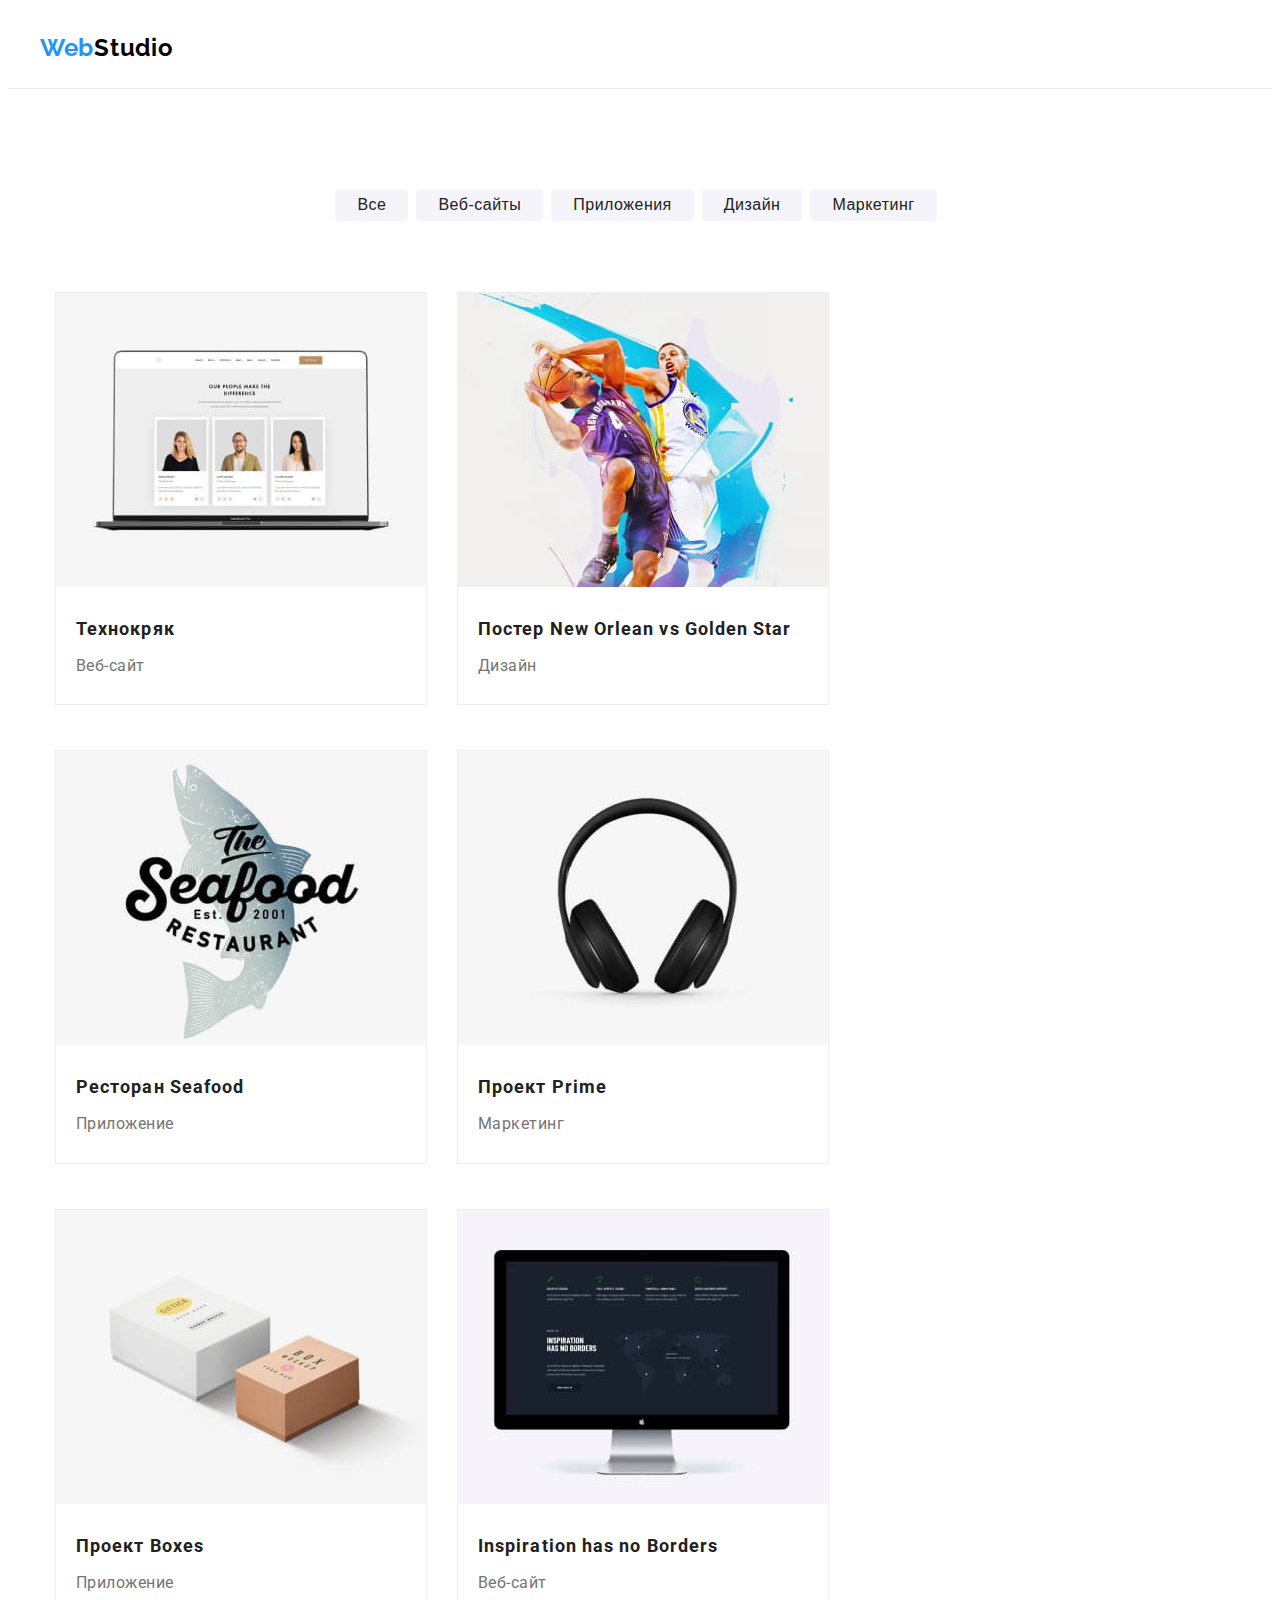
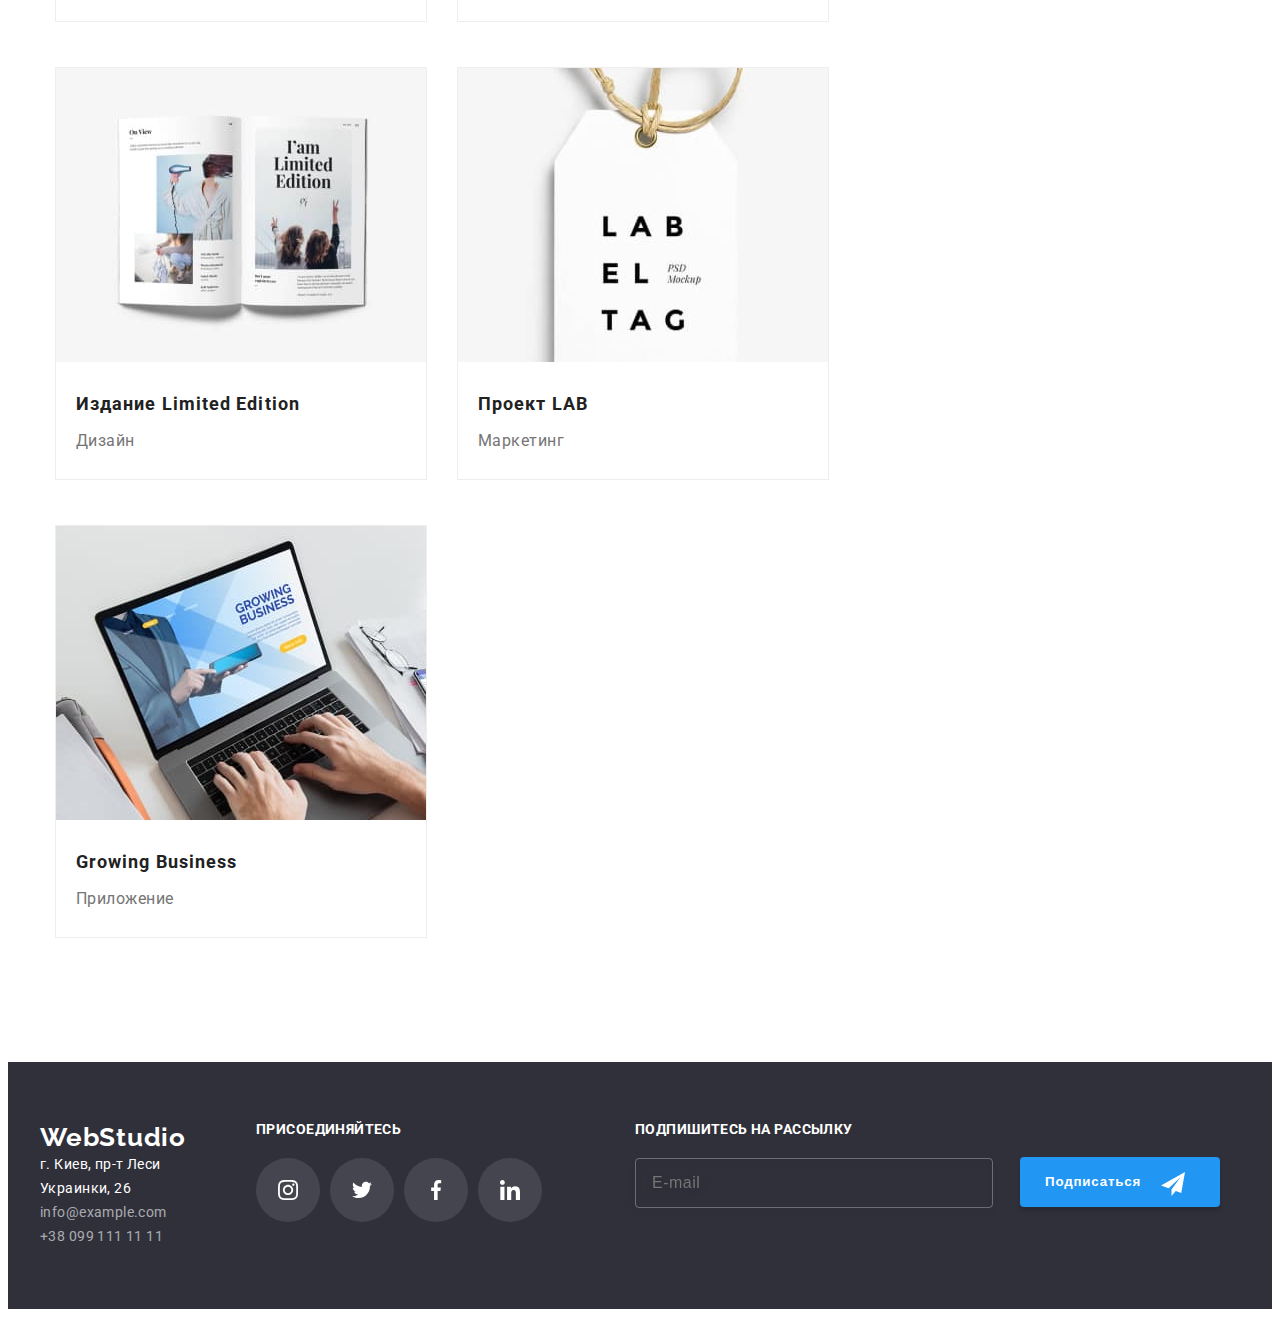
==== commit 9627ca4f: "hw-8-menu" ====
--- a/portfolio.html
+++ b/portfolio.html
@@ -26,9 +26,9 @@
                 </ul>
             </nav>  
             <ul class=" list adres-list">
-                <li> <a class="link header__contact adres-list__link" href="mailto:info@devstudio.com" target="_blank" rel= "noopener noreferrer"> <svg class="adres-list__icon" width="16" height="12" ><use href="./images/icons.svg#icon-envelope-hover"></use></svg>info@devstudio.com</a></li> 
-                <li> <a class="link header__contact adres-list__link"  href="tel:+380961111111" target="_blank" rel= "noopener noreferrer" > <svg class="adres-list__icon" width="10" height="16" ><use href="./images/icons.svg#icon-smartphone"></use></svg>+38 096 111 11 11</a></li> 
-            </ul>   
+                <li> <a class="link header-contact adres-list__link" href="mailto:info@devstudio.com" target="_blank" rel= "noopener noreferrer"> <svg class="adres-list__icon" width="16" height="12" ><use href="./images/icons.svg#icon-envelope-hover"></use></svg>info@devstudio.com</a></li> 
+                <li> <a class="link header-contact adres-list__link"  href="tel:+380961111111" target="_blank" rel= "noopener noreferrer" > <svg class="adres-list__icon" width="10" height="16" ><use href="./images/icons.svg#icon-smartphone"></use></svg>+38 096 111 11 11</a></li> 
+            </ul>    
             </div> 
     </header>
     <!------------ОСНОВНОЙ КОНТЕНТ ------------->
@@ -152,38 +152,41 @@
     </section>
     </main>
     <!-------------footer------------->
-<footer class="footer">
-    <div class="container footer-container">
-        <div class="contact-social">
-            <a class="link footer-logo" href="/"><span class="logo-special">Web</span>Studio</a>
-            <address class="footer-address">
-            <ul class="list footer-list">
-                <li class="list" > <a class="link footer-map" href="https://goo.gl/maps/7V8qDzGipB6XyWxd7" target="_blank" rel= "noopener noreferrer" >г. Киев, пр-т Леси Украинки, 26</a></li>
-                <li class="list" > <a class="link footer-item" href="mailto:info@example.com" target="_blank" rel= "noopener noreferrer">info@example.com</a></li>
-                <li class="list" > <a class="link footer-item" href="tel:+380991111111" target="_blank" rel= "noopener noreferrer">+38 099 111 11 11</a></li>
-            </ul>
+    <footer class="footer">
+        <div class="container footer-container">
+            <div class="contact-social">
+                <a class="link footer__logo" href="/"><span class="logo-special">Web</span>Studio</a>
+                <address class="footer-address">
+                <ul class="list footer-connection">
+                    <li class="footer-connection__list" > <a class="link footer-connection__map" href="https://goo.gl/maps/7V8qDzGipB6XyWxd7" target="_blank" rel= "noopener noreferrer" >г. Киев, пр-т Леси Украинки, 26</a></li>
+                    <li class="footer-connection__list" > <a class="link footer-connection__item" href="mailto:info@example.com" target="_blank" rel= "noopener noreferrer">info@example.com</a></li>
+                    <li class="footer-connection__list" > <a class="link footer-connection__item" href="tel:+380991111111" target="_blank" rel= "noopener noreferrer">+38 099 111 11 11</a></li>
+                </ul>
+            </div>
+            <div class="footer-contact">
+                 <h3 class="footer__title">присоединяйтесь</h3>
+                 <ul class="list footer-contact-list">
+                    <li class="footer-contact-list__item"> <a href="" class="footer-contact-list__link" target="_blank" rel= "noopener noreferrer" ><svg class="footer-contact-list__icons" width="20" height="20"><use href="./images/icons.svg#icon-instagram"></use></svg></a></li>
+                    <li class="footer-contact-list__item"> <a href="" class="footer-contact-list__link" target="_blank" rel= "noopener noreferrer" ><svg class="footer-contact-list__icons" width="20" height="20"><use href="./images/icons.svg#icon-twitter"></use></svg></a></li>
+                    <li class="footer-contact-list__item"> <a href="" class="footer-contact-list__link" target="_blank" rel= "noopener noreferrer" ><svg class="footer-contact-list__icons" width="20" height="20"><use href="./images/icons.svg#icon-facebook"></use></svg></a></li>
+                    <li class="footer-contact-list__item"> <a href="" class="footer-contact-list__link" target="_blank" rel= "noopener noreferrer" ><svg class="footer-contact-list__icons" width="20" height="20"><use href="./images/icons.svg#icon-linkedin"></use></svg></a></li>
+                </ul>
+            </div>
+            <div class="container footer-input">
+                <h3 class="footer__title">Подпишитесь на рассылку</h3>
+                <form action="#">
+                <input class="footer-input__email" type="email" placeholder="E-mail" name="mailing-list">
+            </div>
+            <div class=" container footer-box-btn">
+                <button type="submit" class="footer-box-btn__button">Подписаться</button>
+                <svg class="footer-box-btn__icon" width="24" height="24"><use href="images/icons.svg#icon-footer-btn"></use></svg>
+                </form>
+            </div>
+        </address>
         </div>
-        <div class="footer-contact">
-             <h3 class="footer-contact-title">присоединяйтесь</h3>
-             <ul class="list footer-contact-list">
-                <li class="footer-contact-item"> <a href="" class="footer-contact-link" target="_blank" rel= "noopener noreferrer" ><svg class="footer-contact-icons" width="20" height="20"><use href="./images/icons.svg#icon-instagram"></use></svg></a></li>
-                <li class="footer-contact-item"> <a href="" class="footer-contact-link" target="_blank" rel= "noopener noreferrer" ><svg class="footer-contact-icons" width="20" height="20"><use href="./images/icons.svg#icon-twitter"></use></svg></a></li>
-                <li class="footer-contact-item"> <a href="" class="footer-contact-link" target="_blank" rel= "noopener noreferrer" ><svg class="footer-contact-icons" width="20" height="20"><use href="./images/icons.svg#icon-facebook"></use></svg></a></li>
-                <li class="footer-contact-item"> <a href="" class="footer-contact-link" target="_blank" rel= "noopener noreferrer" ><svg class="footer-contact-icons" width="20" height="20"><use href="./images/icons.svg#icon-linkedin"></use></svg></a></li>
-            </ul>
-        </div>
-        <div class="footer-input">
-            <h3 class="footer-title">Подпишитесь на рассылку</h3>
-            <form action="#">
-            <input class="footer-input-email" type="email" placeholder="E-mail" name="mailing-list">
-        </div>
-        <div class="footer-box-btn">
-            <button type="submit" class="footer-btn">Подписаться</button>
-            <svg class="footer-icon" width="24" height="24"><use href="images/icons.svg#icon-footer-btn"></use></svg>
-            </form>
-        </div>
-    </address>
+    </footer>
+    <div>
+        <script>src="./js/menu.js"</script>
     </div>
-</footer>
 </body>
 </html>
--- a/css/main.min.css
+++ b/css/main.min.css
@@ -1,2 +1,2 @@
-:root{--ferst-btn-color:#212121;--accent-color:#2196F3;--header-color:#757575}body{font-family:"Roboto", sans-serif;background-color:#FFFFFF;color:#757575}p,h1,h2,h3,h4,h5,h5,h6{margin:0}ul{margin:0;padding:0}button{cursor:pointer}img{display:block;max-width:100%;height:auto}.list{list-style:none}.link{text-decoration:none}.container{width:1200px;padding-left:15px;padding-right:15px;margin:0 auto}p,h1,h2,h3,h4,h5,h5,h6{margin:0}ul{margin:0;padding:0}button{cursor:pointer}img{display:block;max-width:100%;height:auto}.list{list-style:none}.link{text-decoration:none}.container{width:1200px;padding-left:15px;padding-right:15px;margin:0 auto}.header{padding-top:24px;padding-bottom:25px}.header__container{display:flex;align-items:center}.header-nav{display:flex;align-items:center}.site-list{display:flex}.site-list__link{font-weight:500;font-size:14px;line-height:1.14;letter-spacing:0.02em;color:var(--ferst-btn-color);margin-right:50px;transition:color 250ms cubic-bezier(0.4, 0, 0.2, 1)}.adres-list{display:flex;margin-left:auto}.current-studio{position:relative}.current-studio::after{content:"";width:100%;height:4px;background:#2196F3;border-radius:2px;position:absolute;left:0;bottom:-32px}.current-portfolio{position:relative}.current-portfolio::after{content:"";width:100%;height:4px;background:#2196F3;border-radius:2px;position:absolute;left:0;bottom:-32px}.header__contact{color:var(--header-color);margin-right:50px;font-size:14px;font-weight:500;transition:color 250ms cubic-bezier(0.4, 0, 0.2, 1)}.header-list :hover,.header-list :focus{color:var(--accent-color)}.adres-list__link{fill:var(--header-color);align-items:center;justify-content:center;transition:fill 250ms cubic-bezier(0.4, 0, 0.2, 1)}.adres-list__icon{margin-right:10px}.adres-list :hover,.adres-list :focus{color:var(--accent-color)}.adres-list :hover .adres-list__link,.adres-list :focus .adres-list__link{fill:var(--accent-color)}.adres-list__link :hover.header__contact,.adres-list__link :focus.header__contact{color:var(--accent-color)}.header-portfolio{border-bottom:1600px 80px 0 0;border-bottom:1px solid #ECECEC}.hero{padding-top:195px;padding-bottom:205px;background:#2F303A;max-width:1600px;background:#2F303A;display:flex;text-align:center;background-image:linear-gradient(rgba(47,48,58,0.4), rgba(47,48,58,0.4)),url(../images/hero-bgr.jpg);background-repeat:no-repeat;background-position:center;background-size:cover;margin-bottom:94px}.hero__title{font-weight:900;font-size:44px;line-height:1.36;letter-spacing:0.06em;text-transform:uppercase;color:#FFFFFF;margin-bottom:30px}.hero__btn{color:#FFFFFF;background-color:var(--accent-color);font-weight:bold;font-size:16px;line-height:1.87;letter-spacing:0.06em;border:none;box-shadow:0px 4px 4px rgba(0,0,0,0.15);border-radius:4px;padding:10px 32px;transition:color 250ms cubic-bezier(0.4, 0, 0.2, 1)}.hero__btn:focus,.hero__btn:hover{color:#188CE8}.header__logo{font-family:"Raleway";font-style:normal;font-weight:bold;font-size:26px;line-height:31px;letter-spacing:0.03em;color:#000000;margin-right:93px}.logo__special{font-family:"Raleway";font-style:normal;font-weight:bold;font-size:26px;line-height:1.19;letter-spacing:0.03em;color:var(--accent-color)}.footer-logo{font-family:Raleway;font-style:normal;font-weight:bold;font-size:26px;line-height:1.19;letter-spacing:0.03em;color:#FFFFFF;margin-bottom:20px}.about{padding-bottom:110px}.about__title-hidden{position:absolute;white-space:nowrap;width:1px;height:1px;overflow:hidden;border:0;padding:0;clip:rect(0 0 0 0);clip-path:inset(50%);margin:-1px}.about-list{display:flex}.about-list__item{margin-right:30px}.about-list__container{width:270px;height:120px;left:815px;top:774px;background:#F5F4FA;border-radius:4px;margin-bottom:10px;text-align:center;padding:25px 100px}.about-list__title{font-weight:bold;font-size:14px;line-height:1.14;letter-spacing:0.03em;text-transform:uppercase;color:var(--ferst-btn-color);margin-bottom:10px}.about-list__text{font-weight:normal;font-size:14px;line-height:1.71;letter-spacing:0.03em;color:var(--header-color)}.make{padding-bottom:94px}.make__title{font-weight:bold;font-size:36px;line-height:1.16;letter-spacing:0.03em;color:var(--ferst-btn-color);padding-bottom:50px;text-align:center}.make-list{display:flex}.make-list__image{margin:-15px;margin-bottom:-30px}.make-list__image{width:calc(100% / 3 - 30px);margin:15px;margin-bottom:30px}.make-list__animation{position:relative}.make-list__text{position:absolute;bottom:0;left:0;background:rgba(47,48,58,0.8);color:#FFFFFF;font-style:normal;font-weight:bold;font-size:14px;line-height:1.14;text-align:center;letter-spacing:0.03em;text-transform:uppercase;width:100%;height:70px;padding:27px}.team{background-color:#F5F4FA;padding-top:94px;padding-bottom:94px}.team__title{font-weight:bold;font-size:36px;line-height:1.16;letter-spacing:0.03em;color:var(--ferst-btn-color);margin-bottom:50px;text-align:center}.team-list{display:flex}.team-list__item{margin:-15px;margin-bottom:-30px}.team-list__item{width:calc(100% / 4 - 30px);margin:15px;margin-bottom:30px;text-align:center;background-color:#fff;box-shadow:0px 1px 3px rgba(0,0,0,0.12),0px 1px 1px rgba(0,0,0,0.14),0px 2px 1px rgba(0,0,0,0.2);border-radius:0px 0px 4px 4px}.team-list__box{padding:30px 0}.team-list__subtitle{font-weight:500;font-size:16px;line-height:1.18;letter-spacing:0.03em;color:var(--ferst-btn-color);margin-bottom:10px}.team-list__text{font-weight:normal;font-size:16px;line-height:1.18;letter-spacing:0.03em;color:var(--header-color);margin-bottom:16px}.team-contact-list{display:flex;justify-content:center}.team-contact-list__item{margin-left:10px}.team-contact-list__item :hover,.team-contact-list__item:focus{background-color:#2196F3}.team-contact-list__link{width:44px;height:44px;display:block;justify-content:center;align-items:center;border-radius:50%;background-color:#FFFFFF;padding:10px;transition:background-color 250ms cubic-bezier(0.4, 0, 0.2, 1)}.team-contact-list__icon{fill:#AFB1B8;transition:fill 250ms cubic-bezier(0.4, 0, 0.2, 1)}.team-contact-list__item:hover .team-contact-list__icon,.team-contact-list__item:focus .team-contact-list__icon{fill:#FFFFFF}.clients-box{padding-bottom:94px}.clients-box__titel{font-style:normal;font-weight:bold;font-size:36px;line-height:1.16;text-align:center;letter-spacing:0.03em;color:#212121;margin-bottom:50px}.clients{display:flex;justify-content:center;align-items:center}.clients__item{width:170px;height:92px;padding:16px 32px;border:1px solid;border-color:#AFB1B8;border-radius:4px;transition:border-color 250ms cubic-bezier(0.4, 0, 0.2, 1)}.clients__item+.clients__item{margin-left:30px}.clients__item:hover,.clients__item:focus{border-color:#2196F3}.clients__icon{fill:#AFB1B8;transition:fill 250ms cubic-bezier(0.4, 0, 0.2, 1)}.clients__icon:hover,.clients__icon:focus{fill:#2196F3}.clients :hover .clients__icon,.clients :focus .clients__icon{fill:#2196F3}.footer{background:#2F303A;padding-top:60px;padding-bottom:60px}.footer-container{display:flex}.footer__logo{font-family:Raleway;font-style:normal;font-weight:bold;font-size:26px;line-height:1.19;letter-spacing:0.03em;color:#FFFFFF;margin-bottom:20px}.footer-connection__map{font-style:normal;font-weight:normal;font-size:14px;line-height:1.71;letter-spacing:0.03em;color:#FFFFFF;margin-bottom:9px;transition:color 250ms cubic-bezier(0.4, 0, 0.2, 1)}.footer-address :hover,.footer-address :focus{color:var(--accent-color)}.footer-contact{padding-left:70px}.footer-connection__item{font-style:normal;font-weight:normal;font-size:14px;line-height:1.71;letter-spacing:0.03em;color:rgba(255,255,255,0.6);margin-bottom:9px;transition:color 250ms cubic-bezier(0.4, 0, 0.2, 1)}.footer__title{font-style:normal;font-weight:bold;font-size:14px;line-height:1.14;letter-spacing:0.03em;text-transform:uppercase;color:#FFFFFF;margin-bottom:20px}.footer-contact-list{display:flex;justify-content:center;align-items:center;list-style:none;padding:0px}.footer-contact-list__item+.footer-contact-list__item{margin-left:10px}.footer-contact-list__link{width:44px;height:44px;display:flex;justify-content:center;align-items:center;border-radius:50%;background:rgba(255,255,255,0.1);padding:10px;transition:background-color 250ms cubic-bezier(0.4, 0, 0.2, 1)}.footer-contact-list__item :hover,.footer-contact-list__item :focus{background-color:#2196F3}.footer-contact-list__icons{fill:#FFFFFF}.footer-input{padding-left:93px}.footer-input__email{width:358px;height:50px;border:1px solid rgba(255,255,255,0.3);box-sizing:border-box;filter:drop-shadow(0px 4px 4px rgba(0,0,0,0.15));border-radius:4px;background-color:transparent;font-style:normal;font-weight:normal;font-size:16px;line-height:1.25;align-items:center;letter-spacing:0.03em;color:rgba(255,255,255,0.6);padding-left:16px;cursor:pointer}.footer-box-btn{padding-left:12px;padding-top:35px;position:relative}.footer-box-btn__button{border:none;width:200px;height:50px;background:#2196F3;box-shadow:0px 4px 4px rgba(0,0,0,0.15);border-radius:4px;font-style:normal;font-weight:bold;line-height:1.84;letter-spacing:0.06em;color:#FFFFFF;padding-right:60px}.footer-box-btn__icon{position:absolute;right:28px;top:50%;transform:translateY -50%}.menu{padding-top:94px;padding-bottom:50px}.menu-list{display:flex;justify-content:center;padding:6px 22px;border-radius:4px;bottom:none}.menu-item{margin-right:8px}.menu-btn{font-weight:500;font-size:16px;line-height:1.26;letter-spacing:0.03em;color:var(--ferst-btn-color);background-color:#F5F4FA;border:none;padding-top:6px;padding-bottom:6px;padding-left:22px;padding-right:22px;border-radius:4px;transition:color 250ms cubic-bezier(0.4, 0, 0.2, 1);transition:background-color 250ms cubic-bezier(0.4, 0, 0.2, 1)}.menu-btn:hover,.menu-btn:focus{color:#FFFFFF;background-color:#2196F3}.content-list{display:flex;flex-wrap:wrap;padding-bottom:94px}.content-item{margin:-15px;margin-bottom:-30px;margin-left:0px;margin-right:30px;border:1px solid #EEEEEE;transition:box-shadow 250ms cubic-bezier(0.4, 0, 0.2, 1)}.content-item{width:calc(100% / 3 - 30px);margin:15px;margin-bottom:30px}.content-item:hover,.content-item:focus{box-shadow:0px 1px 1px rgba(0,0,0,0.12),0px 4px 4px rgba(0,0,0,0.06),1px 4px 6px rgba(0,0,0,0.16)}.content-animation{position:relative;overflow:hidden}.content-animation-text{position:absolute;top:0;left:0;height:100%;background:rgba(33,150,243,0.9);font-style:normal;font-weight:normal;font-size:18px;line-height:1.56;letter-spacing:0.03em;color:#FFFFFF;text-align:center;padding:40px;transform:translateY(100%);transition:transform 250ms cubic-bezier(0.4, 0, 0.2, 1)}.content-item:hover .content-animation-text{transform:translateY(0)}.contener-box{padding:24px 20px}.content-subtitle{font-weight:bold;font-size:18px;line-height:2.00;letter-spacing:0.06em;color:var(--ferst-btn-color);margin-bottom:4px}.content-text{font-weight:normal;font-size:16px;line-height:1.83;letter-spacing:0.03em;color:var(--header-color)}.backdrop{position:fixed;top:0;width:100vw;height:100vh;background:rgba(0,0,0,0.2);transition:opacity 250ms, visibility 250ms}.is-hidden{opacity:0;pointer-events:none;visibility:hidden}.modal{min-height:581px;width:528px;background:#FFFFFF;box-shadow:0px 1px 3px rgba(0,0,0,0.12),0px 1px 1px rgba(0,0,0,0.14),0px 2px 1px rgba(0,0,0,0.2);border-radius:4px;position:absolute;top:50%;left:50%;transform:translate(-50%, -50%) rotate(0deg);transition:transform 250ms;padding:40px}.backdrop.is-hidden .modal{transform:rotate(45deg)}.modal-icon-button{width:11px;height:11px;display:flex;align-items:center;justify-content:center;background-color:transparent;position:absolute;top:8px;right:8px;border:none}.modal-icon{width:30px;height:30px;display:flex;align-items:center;justify-content:center;background-color:transparent;position:absolute;top:8px;right:8px;background:#FFFFFF;border:1px solid rgba(0,0,0,0.1);border-radius:50%;box-sizing:border-box}.modal-title{font-style:normal;font-weight:bold;font-size:20px;line-height:1.15;text-align:center;letter-spacing:0.03em;color:#212121;margin-bottom:30px}.input-wrap{position:relative}.input-icon{position:absolute;left:14px;top:13px;fill:var(--ferst-btn-color);transition:fill 250ms}.form-lebel{font-style:normal;font-weight:normal;font-size:12px;line-height:1.16;letter-spacing:0.01em;color:#757575}.form-input{width:100%;height:40px;border:1px solid rgba(33,33,33,0.2);box-sizing:border-box;border-radius:4px;margin-bottom:10px;outline:none;cursor:pointer;padding-left:42px;transition:border-color 250ms}.form-input:hover{border-color:var(--accent-color)}.form-input:hover+.input-icon{fill:var(--accent-color)}.form-comment{width:100%;height:120px;border:1px solid rgba(33,33,33,0.2);box-sizing:border-box;border-radius:4px;padding:12px 16px;outline:none;resize:none;cursor:pointer}.form-comment:hover{border-color:var(--accent-color)}.form-comment::placeholder{font-style:normal;font-weight:normal;font-size:12px;line-height:1.16;letter-spacing:0.01em;color:rgba(117,117,117,0.5)}.form-field{padding-top:20px;padding-bottom:30px}.chek-text{font-style:normal;font-weight:normal;font-size:14px;line-height:1.71;letter-spacing:0.03em;color:#757575;display:flex;align-items:center}.chek-text::before{content:"";width:16px;height:15px;border:2px solid #212121;border-radius:3px;margin-right:8px;margin-left:12px}.policy-chek:checked+.chek-text::before{border:none;background-image:url(../images/icon-check.svg);background-repeat:no-repeat;background-position:center;background-size:cover}.chek-text-link{color:var(--accent-color);padding-left:5px}.btn-form{border:none;width:200px;height:50px;background:#2196F3;box-shadow:0px 4px 4px rgba(0,0,0,0.15);border-radius:4px;font-style:normal;font-weight:bold;font-size:16px;line-height:1.87;align-items:center;text-align:center;letter-spacing:0.06em;color:#FFFFFF;margin-left:120px}
+:root{--ferst-btn-color:#212121;--accent-color:#2196F3;--header-color:#757575}body{font-family:"Roboto", sans-serif;background-color:#FFFFFF;color:#757575}.container{width:100%;max-width:100%;padding-left:15px;padding-right:15px;margin:0 auto}@media screen and (min-width: 480px){.container{width:480px}}@media screen and (min-width: 768px){.container{width:768px}}@media screen and (min-width: 1200px){.container{width:1200px}}p,h1,h2,h3,h4,h5,h5,h6{margin:0}ul{margin:0;padding:0}button{cursor:pointer}img{display:block;max-width:100%;height:auto}.list{list-style:none}.link{text-decoration:none}.header{display:flex;position:relative;width:100%;height:80px}.header__container{display:flex;align-items:center}.header-nav{display:flex;align-items:center;padding-top:16px;padding-bottom:16px}.site-list{display:none}.site-list__link{font-weight:500;font-size:14px;line-height:1.14;letter-spacing:0.02em;color:var(--ferst-btn-color);margin-right:50px;transition:color 250ms cubic-bezier(0.4, 0, 0.2, 1)}.adres-list{display:none}.current-studio{position:relative}.current-studio::after{content:"";width:100%;height:4px;background:#2196F3;border-radius:2px;position:absolute;left:0;bottom:-30px}.current-portfolio{position:relative}.current-portfolio::after{content:"";width:100%;height:4px;background:#2196F3;border-radius:2px;position:absolute;left:0;bottom:-32px}.header-contact{color:var(--header-color);margin-right:50px;font-size:14px;font-weight:500;transition:color 250ms cubic-bezier(0.4, 0, 0.2, 1)}.header-list :hover,.header-list :focus{color:var(--accent-color)}.adres-list__link{fill:var(--header-color);align-items:center;justify-content:center;transition:fill 250ms cubic-bezier(0.4, 0, 0.2, 1)}.adres-list :hover .adres-list__link,.adres-list :focus .adres-list__link{fill:var(--accent-color)}.adres-list :hover .adres-list__link :hover.header-contact,.adres-list :hover .adres-list__link :focus.header-contact,.adres-list :focus .adres-list__link :hover.header-contact,.adres-list :focus .adres-list__link :focus.header-contact{color:var(--accent-color)}.adres-list__icon{margin-right:10px}.adres-list :hover,.adres-list :focus{color:var(--accent-color)}.header-portfolio{border-bottom:1600px 80px 0 0;border-bottom:1px solid #ECECEC}.header-menu__btn-open{margin-right:15px;margin-top:10px;padding:0;align-items:center;justify-content:center;background-color:transparent;border:none;transition:250ms cubic-bezier(0.4, 0, 0.2, 1)}.mob-menu{position:fixed;background-color:#fff;top:0;left:0;width:100vw;height:100vh;z-index:1;padding-top:40px;padding-left:40px;height:100%;display:flex;flex-direction:column;justify-content:space-between;transition:250ms cubic-bezier(0.4, 0, 0.2, 1)}.mob-menu.is-hidden{transform:translate(100%, -100%)}.mob-menu__button-close{align-items:center;justify-content:center;background-color:transparent;position:absolute;right:25px;top:21px;border:none;transition:250ms cubic-bezier(0.4, 0, 0.2, 1)}.mob-menu__button-close :hover,.mob-menu__button-close:focus{fill:var(--accent-color)}.mob-menu__icon{transition:fill 250ms cubic-bezier(0.4, 0, 0.2, 1)}.mob-menu__list{margin-top:32px}.mob-menu__item{margin-bottom:35px}.mob-menu__link{font-style:normal;font-weight:500;font-size:40px;line-height:1.17;letter-spacing:0.02em;color:#212121;transition:color 250ms cubic-bezier(0.4, 0, 0.2, 1)}.mob-menu__item :hover,.mob-menu__item :focus{color:var(--accent-color)}.mob-adres-list__item{margin-bottom:32px}.mob-adres-list__tel{font-style:normal;font-weight:500;font-size:34px;line-height:1.17;letter-spacing:0.02em;color:#2196F3}.mob-adres-list__email{font-family:Roboto;font-style:normal;font-weight:500;font-size:24px;line-height:28px;letter-spacing:0.02em;color:#757575}.mob-contact-list{display:flex;margin-bottom:48px}.mob-contact-list__link{font-style:normal;font-weight:500;font-size:18px;line-height:1.22;letter-spacing:0.02em;color:#2196F3;margin-right:20px}.mob-contact-list__link::after{content:"";border:1px solid rgba(33,33,33,0.2);transform:rotate(90deg);margin-left:10px}.hero{padding-top:195px;padding-bottom:205px;max-width:1600px;background:#2F303A;display:flex;text-align:center;background-image:linear-gradient(rgba(47,48,58,0.4), rgba(47,48,58,0.4)),url(../images/hero-bgr.jpg);background-repeat:no-repeat;background-position:center;background-size:cover;margin-bottom:60px}@media screen and (min-width: 1200px){.hero{margin-bottom:94px}}.hero__title{font-weight:900;font-size:26px;line-height:1.62;text-align:center;letter-spacing:0.06em;text-transform:uppercase;color:#FFFFFF;margin-bottom:30px}@media screen and (min-width: 1200px){.hero__title{font-size:44px;line-height:1.36}}.hero__btn{color:#FFFFFF;background-color:var(--accent-color);font-weight:bold;font-size:16px;line-height:1.87;letter-spacing:0.06em;border:none;box-shadow:0px 4px 4px rgba(0,0,0,0.15);border-radius:4px;padding:10px 32px;transition:color 250ms cubic-bezier(0.4, 0, 0.2, 1)}.hero__btn:focus,.hero__btn:hover{color:#188CE8}.header__logo{font-family:"Raleway";font-style:normal;font-weight:bold;font-size:24px;line-height:1.16;letter-spacing:0.03em;color:#000000;margin-right:93px}.logo__special{font-family:"Raleway";font-style:normal;font-weight:bold;font-size:24px;line-height:1.16;letter-spacing:0.03em;color:var(--accent-color)}.footer-logo{font-family:Raleway;font-style:normal;font-weight:bold;font-size:26px;line-height:1.19;letter-spacing:0.03em;color:#FFFFFF;margin-bottom:20px}.about{padding-bottom:30px}.about__title-hidden{position:absolute;white-space:nowrap;width:1px;height:1px;overflow:hidden;border:0;padding:0;clip:rect(0 0 0 0);clip-path:inset(50%);margin:-1px}.about-list{margin-bottom:30px}.about-list__item{margin-bottom:30px}@media screen and (min-width: 768px){.about-list{display:flex;flex-wrap:wrap}.about-list__item{width:calc(100% / 2 - 30px);margin:15px}}@media screen and (min-width: 1200px){.about-list__item{width:calc(100% / 4 - 30px)}}.about-list__container{width:100%;height:120px;left:815px;top:774px;background:#F5F4FA;border-radius:4px;margin-bottom:30px;text-align:center;padding:25px 100px}.about-list__title{font-weight:bold;font-size:14px;line-height:1.14;letter-spacing:0.03em;text-transform:uppercase;color:var(--ferst-btn-color);margin-bottom:10px;text-align:center}@media screen and (min-width: 768px){.about-list__title{text-align:left}}.about-list__text{font-weight:normal;font-size:14px;line-height:1.71;letter-spacing:0.03em;color:var(--header-color)}.make{padding-bottom:94px}.make__title{font-weight:bold;font-size:36px;line-height:1.16;letter-spacing:0.03em;color:var(--ferst-btn-color);padding-bottom:50px;text-align:center}.make-list{display:flex}.make-list__image{margin:-15px;margin-bottom:-30px}.make-list__image{width:calc(100% / 3 - 30px);margin:15px;margin-bottom:30px}.make-list__animation{position:relative}.make-list__text{position:absolute;bottom:0;left:0;background:rgba(47,48,58,0.8);color:#FFFFFF;font-style:normal;font-weight:bold;font-size:14px;line-height:1.14;text-align:center;letter-spacing:0.03em;text-transform:uppercase;width:100%;height:70px;padding:27px}.team{background-color:#F5F4FA;padding-top:94px;padding-bottom:94px}.team__title{font-weight:bold;font-size:36px;line-height:1.16;letter-spacing:0.03em;color:var(--ferst-btn-color);margin-bottom:50px;text-align:center}.team-list{display:flex}.team-list__item{margin:-15px;margin-bottom:-30px}.team-list__item{width:calc(100% / 4 - 30px);margin:15px;margin-bottom:30px;text-align:center;background-color:#fff;box-shadow:0px 1px 3px rgba(0,0,0,0.12),0px 1px 1px rgba(0,0,0,0.14),0px 2px 1px rgba(0,0,0,0.2);border-radius:0px 0px 4px 4px}.team-list__box{padding:30px 0}.team-list__subtitle{font-weight:500;font-size:16px;line-height:1.18;letter-spacing:0.03em;color:var(--ferst-btn-color);margin-bottom:10px}.team-list__text{font-weight:normal;font-size:16px;line-height:1.18;letter-spacing:0.03em;color:var(--header-color);margin-bottom:16px}.team-contact-list{display:flex;justify-content:center}.team-contact-list__item{margin-left:10px}.team-contact-list__item :hover,.team-contact-list__item:focus{background-color:#2196F3}.team-contact-list__link{width:44px;height:44px;display:block;justify-content:center;align-items:center;border-radius:50%;background-color:#FFFFFF;padding:10px;transition:background-color 250ms cubic-bezier(0.4, 0, 0.2, 1)}.team-contact-list__icon{fill:#AFB1B8;transition:fill 250ms cubic-bezier(0.4, 0, 0.2, 1)}.team-contact-list__item:hover .team-contact-list__icon,.team-contact-list__item:focus .team-contact-list__icon{fill:#FFFFFF}.clients-box{padding-bottom:94px}.clients-box__titel{font-style:normal;font-weight:bold;font-size:36px;line-height:1.16;text-align:center;letter-spacing:0.03em;color:#212121;margin-bottom:50px}.clients{display:flex;justify-content:center;align-items:center}.clients__item{width:170px;height:92px;padding:16px 32px;border:1px solid;border-color:#AFB1B8;border-radius:4px;transition:border-color 250ms cubic-bezier(0.4, 0, 0.2, 1)}.clients__item+.clients__item{margin-left:30px}.clients__item:hover,.clients__item:focus{border-color:#2196F3}.clients__icon{fill:#AFB1B8;transition:fill 250ms cubic-bezier(0.4, 0, 0.2, 1)}.clients__icon:hover,.clients__icon:focus{fill:#2196F3}.clients :hover .clients__icon,.clients :focus .clients__icon{fill:#2196F3}.footer{background:#2F303A;padding-top:60px;padding-bottom:60px}.footer-container{display:flex}.footer__logo{font-family:Raleway;font-style:normal;font-weight:bold;font-size:26px;line-height:1.19;letter-spacing:0.03em;color:#FFFFFF;margin-bottom:20px}.footer-connection__map{font-style:normal;font-weight:normal;font-size:14px;line-height:1.71;letter-spacing:0.03em;color:#FFFFFF;margin-bottom:9px;transition:color 250ms cubic-bezier(0.4, 0, 0.2, 1)}.footer-address :hover,.footer-address :focus{color:var(--accent-color)}.footer-contact{padding-left:70px}.footer-connection__item{font-style:normal;font-weight:normal;font-size:14px;line-height:1.71;letter-spacing:0.03em;color:rgba(255,255,255,0.6);margin-bottom:9px;transition:color 250ms cubic-bezier(0.4, 0, 0.2, 1)}.footer__title{font-style:normal;font-weight:bold;font-size:14px;line-height:1.14;letter-spacing:0.03em;text-transform:uppercase;color:#FFFFFF;margin-bottom:20px}.footer-contact-list{display:flex;justify-content:center;align-items:center;list-style:none;padding:0px}.footer-contact-list__item+.footer-contact-list__item{margin-left:10px}.footer-contact-list__link{width:44px;height:44px;display:flex;justify-content:center;align-items:center;border-radius:50%;background:rgba(255,255,255,0.1);padding:10px;transition:background-color 250ms cubic-bezier(0.4, 0, 0.2, 1)}.footer-contact-list__item :hover,.footer-contact-list__item :focus{background-color:#2196F3}.footer-contact-list__icons{fill:#FFFFFF}.footer-input{padding-left:93px}.footer-input__email{width:358px;height:50px;border:1px solid rgba(255,255,255,0.3);box-sizing:border-box;filter:drop-shadow(0px 4px 4px rgba(0,0,0,0.15));border-radius:4px;background-color:transparent;font-style:normal;font-weight:normal;font-size:16px;line-height:1.25;align-items:center;letter-spacing:0.03em;color:rgba(255,255,255,0.6);padding-left:16px;cursor:pointer}.footer-box-btn{padding-left:12px;padding-top:35px;position:relative}.footer-box-btn__button{border:none;width:200px;height:50px;background:#2196F3;box-shadow:0px 4px 4px rgba(0,0,0,0.15);border-radius:4px;font-style:normal;font-weight:bold;line-height:1.84;letter-spacing:0.06em;color:#FFFFFF;padding-right:60px}.footer-box-btn__icon{position:absolute;left:153px;top:50px}.menu{padding-top:94px;padding-bottom:50px}.menu-list{display:flex;justify-content:center;padding:6px 22px;border-radius:4px;bottom:none}.menu-item{margin-right:8px}.menu-btn{font-weight:500;font-size:16px;line-height:1.26;letter-spacing:0.03em;color:var(--ferst-btn-color);background-color:#F5F4FA;border:none;padding-top:6px;padding-bottom:6px;padding-left:22px;padding-right:22px;border-radius:4px;transition:color 250ms cubic-bezier(0.4, 0, 0.2, 1);transition:background-color 250ms cubic-bezier(0.4, 0, 0.2, 1)}.menu-btn:hover,.menu-btn:focus{color:#FFFFFF;background-color:#2196F3}.content-list{display:flex;flex-wrap:wrap;padding-bottom:94px}.content-item{margin:-15px;margin-bottom:-30px;margin-left:0px;margin-right:30px;border:1px solid #EEEEEE;transition:box-shadow 250ms cubic-bezier(0.4, 0, 0.2, 1)}.content-item{width:calc(100% / 3 - 30px);margin:15px;margin-bottom:30px}.content-item:hover,.content-item:focus{box-shadow:0px 1px 1px rgba(0,0,0,0.12),0px 4px 4px rgba(0,0,0,0.06),1px 4px 6px rgba(0,0,0,0.16)}.content-animation{position:relative;overflow:hidden}.content-animation-text{position:absolute;top:0;left:0;height:100%;background:rgba(33,150,243,0.9);font-style:normal;font-weight:normal;font-size:18px;line-height:1.56;letter-spacing:0.03em;color:#FFFFFF;text-align:center;padding:40px;transform:translateY(100%);transition:transform 250ms cubic-bezier(0.4, 0, 0.2, 1)}.content-item:hover .content-animation-text{transform:translateY(0)}.contener-box{padding:24px 20px}.content-subtitle{font-weight:bold;font-size:18px;line-height:2.00;letter-spacing:0.06em;color:var(--ferst-btn-color);margin-bottom:4px}.content-text{font-weight:normal;font-size:16px;line-height:1.83;letter-spacing:0.03em;color:var(--header-color)}.backdrop{position:fixed;top:0;width:100vw;height:100vh;background:rgba(0,0,0,0.2);transition:opacity 250ms, visibility 250ms}.is-hidden{opacity:0;pointer-events:none;visibility:hidden}.modal{min-height:581px;width:528px;background:#FFFFFF;box-shadow:0px 1px 3px rgba(0,0,0,0.12),0px 1px 1px rgba(0,0,0,0.14),0px 2px 1px rgba(0,0,0,0.2);border-radius:4px;position:absolute;top:50%;left:50%;transform:translate(-50%, -50%) rotate(0deg);transition:transform 250ms;padding:40px}.backdrop.is-hidden .modal{transform:rotate(45deg)}.modal-icon-button{width:11px;height:11px;display:flex;align-items:center;justify-content:center;background-color:transparent;position:absolute;top:8px;right:8px;border:none}.modal-icon{width:30px;height:30px;display:flex;align-items:center;justify-content:center;background-color:transparent;position:absolute;top:8px;right:8px;background:#FFFFFF;border:1px solid rgba(0,0,0,0.1);border-radius:50%;box-sizing:border-box}.modal-title{font-style:normal;font-weight:bold;font-size:20px;line-height:1.15;text-align:center;letter-spacing:0.03em;color:#212121;margin-bottom:30px}.input-wrap{position:relative}.input-icon{position:absolute;left:14px;top:13px;fill:var(--ferst-btn-color);transition:fill 250ms}.form-lebel{font-style:normal;font-weight:normal;font-size:12px;line-height:1.16;letter-spacing:0.01em;color:#757575}.form-input{width:100%;height:40px;border:1px solid rgba(33,33,33,0.2);box-sizing:border-box;border-radius:4px;margin-bottom:10px;outline:none;cursor:pointer;padding-left:42px;transition:border-color 250ms}.form-input:hover{border-color:var(--accent-color)}.form-input:hover+.input-icon{fill:var(--accent-color)}.form-comment{width:100%;height:120px;border:1px solid rgba(33,33,33,0.2);box-sizing:border-box;border-radius:4px;padding:12px 16px;outline:none;resize:none;cursor:pointer}.form-comment:hover{border-color:var(--accent-color)}.form-comment::placeholder{font-style:normal;font-weight:normal;font-size:12px;line-height:1.16;letter-spacing:0.01em;color:rgba(117,117,117,0.5)}.form-field{padding-top:20px;padding-bottom:30px}.chek-text{font-style:normal;font-weight:normal;font-size:14px;line-height:1.71;letter-spacing:0.03em;color:#757575;display:flex;align-items:center}.chek-text::before{content:"";width:16px;height:15px;border:2px solid #212121;border-radius:3px;margin-right:8px;margin-left:12px}.policy-chek:checked+.chek-text::before{border:none;background-image:url(../images/icon-check.svg);background-repeat:no-repeat;background-position:center;background-size:cover}.chek-text-link{color:var(--accent-color);padding-left:5px}.btn-form{border:none;width:200px;height:50px;background:#2196F3;box-shadow:0px 4px 4px rgba(0,0,0,0.15);border-radius:4px;font-style:normal;font-weight:bold;font-size:16px;line-height:1.87;align-items:center;text-align:center;letter-spacing:0.06em;color:#FFFFFF;margin-left:120px}
 /*# sourceMappingURL=main.min.css.map */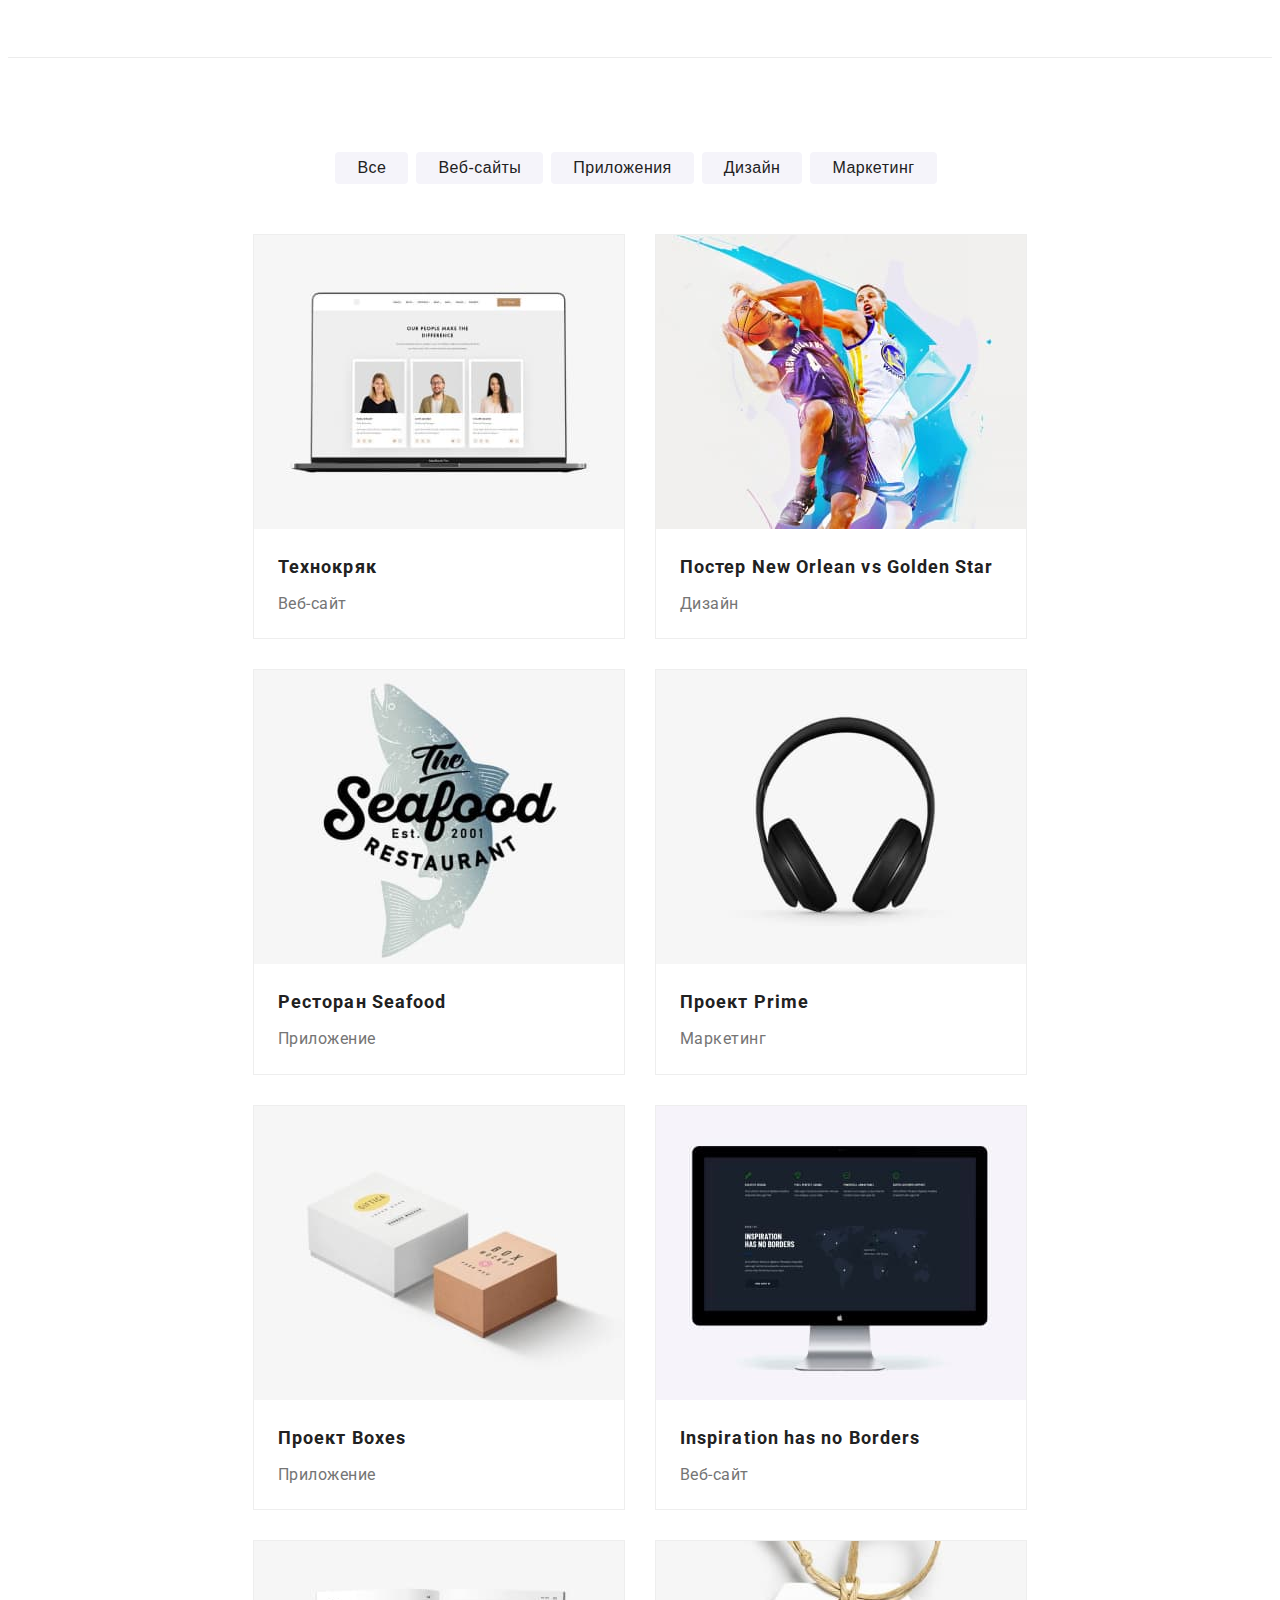
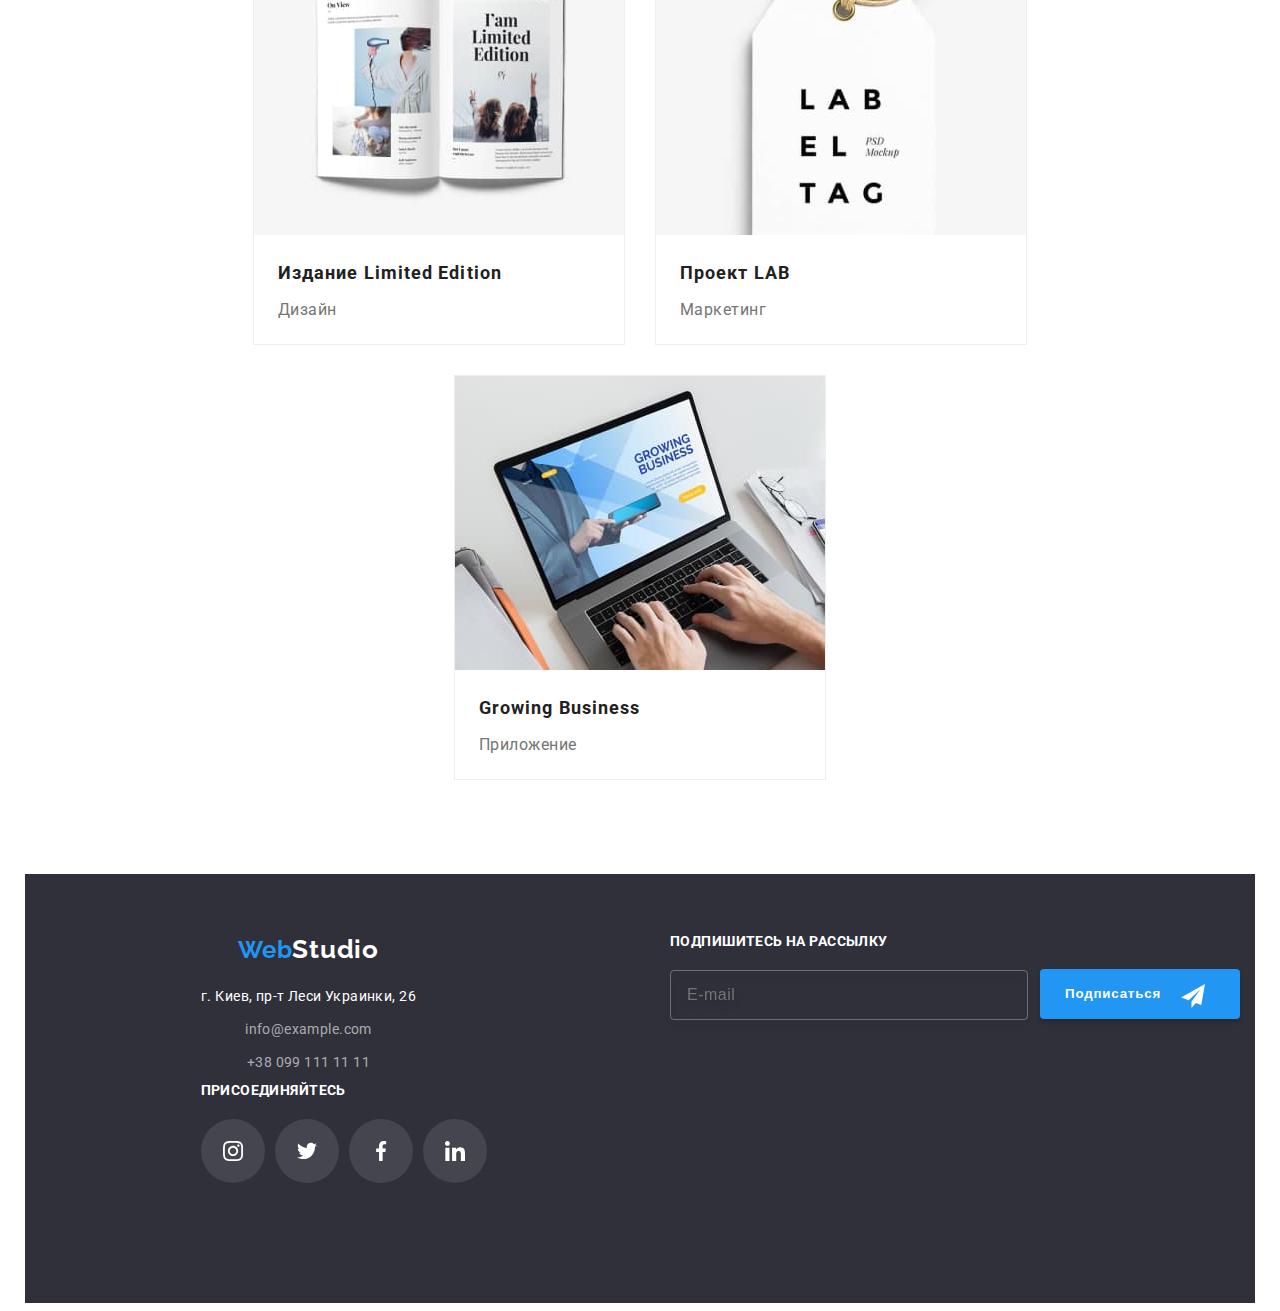
==== commit d38c18ff: "hw-08-backdrop" ====
--- a/portfolio.html
+++ b/portfolio.html
@@ -16,25 +16,53 @@
 <body>
     <!-----------ШАПКА--------- -->
     <header class="header header-portfolio"> 
-        <div class="container header__container">
-            <nav class="header-nav">
-                <a class="link header__logo animate__animated animate__pulse" href="/"><span class="logo__special">Web</span>Studio</a>
-                <ul class=" list site-list">
-                    <li class="site-list__item"> <a class="link site-list__link" href="./index.html">Студия</a></li>
-                    <li class="site-list__item"> <a class="link site-list__link current-portfolio" href="./portfolio.html">Портфолио</a></li>
-                    <li class="site-list__item"> <a class="link site-list__link" href="Контакты">Контакты</a></li>
-                </ul>
-            </nav>  
+        <!-- <div class="container header__container">
+        <nav class="header-nav">
+            <a class="link header__logo animate__animated animate__pulse" href="/"><span class="logo__special">Web</span>Studio</a>
+            <ul class=" list site-list">
+                <li class="site-list__item"> <a class="link site-list__link current-studio" href="./index.html">Студия</a></li>
+                <li class="site-list__item"> <a class="link site-list__link" href="./portfolio.html">Портфолио</a></li>
+                <li class="site-list__item"> <a class="link site-list__link" href="Контакты">Контакты</a></li>
+            </ul>
+        </nav>  
             <ul class=" list adres-list">
-                <li> <a class="link header-contact adres-list__link" href="mailto:info@devstudio.com" target="_blank" rel= "noopener noreferrer"> <svg class="adres-list__icon" width="16" height="12" ><use href="./images/icons.svg#icon-envelope-hover"></use></svg>info@devstudio.com</a></li> 
-                <li> <a class="link header-contact adres-list__link"  href="tel:+380961111111" target="_blank" rel= "noopener noreferrer" > <svg class="adres-list__icon" width="10" height="16" ><use href="./images/icons.svg#icon-smartphone"></use></svg>+38 096 111 11 11</a></li> 
-            </ul>    
-            </div> 
+                <li class="link adres-list__item"> <a class="link header-contact adres-list__link" href="mailto:info@devstudio.com" target="_blank" rel= "noopener noreferrer"> <svg class="adres-list__icon" width="16" height="12" ><use href="./images/icons.svg#icon-envelope-hover"></use></svg>info@devstudio.com</a></li> 
+                <li class="link adres-list__item"><a class="link header-contact adres-list__link"  href="tel:+380961111111" target="_blank" rel= "noopener noreferrer" > <svg class="adres-list__icon" width="10" height="16" ><use href="./images/icons.svg#icon-smartphone"></use></svg>+38 096 111 11 11</a></li> 
+            </ul>   
+        </div>  -->
+        <!-------------------mob-menu-------------->
+        <!-- <div class="header-menu" >
+            <button type="button" class="header-menu__btn-open" data-menu-open> <svg class="header-menu__icon" width="40" height="40"><use href="./images/icons.svg#icon-header-menu"></use></svg> </button>
+        </div>
+        <div class="mob-menu is-hidden" data-menu>
+            <div class="mob-menu-top">
+            <button type="button" class="mob-menu__button-close" data-menu-close> <svg class="mob-menu__icon" width="19" height="19"><use href="./images/icons.svg#icon-close"></use></svg></button>
+            <nav class="mob-menu-nav">
+            <ul class=" list mob-menu__list">
+                <li class="link mob-menu__item"> <a class="link mob-menu__link" href="./index.html">Студия</a></li>
+                <li class="link mob-menu__item"> <a class="link mob-menu__link" href="./portfolio.html">Портфолио</a></li>
+                <li class="link mob-menu__item"> <a class="link mob-menu__link" href="Контакты">Контакты</a></li>
+            </ul>
+            </nav>
+        </div>
+        <div class="mob-menu-bottom">
+            <ul class="list mob-adres-list">
+                <li class="mob-adres-list__item"> <a class="link mob-adres-list__tel"  href="tel:+380961111111" target="_blank" rel= "noopener noreferrer" >+38 096 111 11 11</a></li> 
+                <li class="mob-adres-list__item"> <a class="link mob-adres-list__email" href="mailto:info@devstudio.com" target="_blank" rel= "noopener noreferrer">info@devstudio.com</a></li> 
+            </ul>   
+            <ul class="list mob-contact-list">
+                <li class="link mob-contact-list__item"><a class="link mob-contact-list__link" href="" target="_blank" rel= "noopener noreferrer">Instagram</a></li>
+                <li class="link mob-contact-list__item"><a class="link mob-contact-list__link" href="" target="_blank" rel= "noopener noreferrer">Twitter</a></li>
+                <li class="link mob-contact-list__item"><a class="link mob-contact-list__link" href="" target="_blank" rel= "noopener noreferrer">Facebook</a></li>
+                <li class="link mob-contact-list__item"><a class="link mob-contact-list__link" href="" target="_blank" rel= "noopener noreferrer">LinkedIn</a></li>
+            </ul>
+        </div>
+        </div> -->
     </header>
-    <!------------ОСНОВНОЙ КОНТЕНТ ------------->
+    <!------------ОСНОВНОЙ КОНТЕНТ------------->
      <main>
         <section class="menu">
-            <div class="container">
+            <div class="container menu-container">
         <ul class="list menu-list">
             <li class="menu-item"> <button class="menu-btn" type="button">
                 Все
@@ -54,6 +82,7 @@
         </ul>
     </div>
     </section>
+    <!-------------------------content-------------------->
     <section class="content">
         <div class="container">
         <ul class="list content-list">
@@ -152,10 +181,11 @@
     </section>
     </main>
     <!-------------footer------------->
-    <footer class="footer">
-        <div class="container footer-container">
+    <footer class="footer container">
+        <div class="footer-container">
+            <div class="footer-box">
             <div class="contact-social">
-                <a class="link footer__logo" href="/"><span class="logo-special">Web</span>Studio</a>
+                <a class="link footer__logo" href="/"><span class="logo__special">Web</span>Studio</a>
                 <address class="footer-address">
                 <ul class="list footer-connection">
                     <li class="footer-connection__list" > <a class="link footer-connection__map" href="https://goo.gl/maps/7V8qDzGipB6XyWxd7" target="_blank" rel= "noopener noreferrer" >г. Киев, пр-т Леси Украинки, 26</a></li>
@@ -172,12 +202,13 @@
                     <li class="footer-contact-list__item"> <a href="" class="footer-contact-list__link" target="_blank" rel= "noopener noreferrer" ><svg class="footer-contact-list__icons" width="20" height="20"><use href="./images/icons.svg#icon-linkedin"></use></svg></a></li>
                 </ul>
             </div>
-            <div class="container footer-input">
+        </div>
+            <div class="footer-input">
                 <h3 class="footer__title">Подпишитесь на рассылку</h3>
                 <form action="#">
                 <input class="footer-input__email" type="email" placeholder="E-mail" name="mailing-list">
             </div>
-            <div class=" container footer-box-btn">
+            <div class="footer-box-btn">
                 <button type="submit" class="footer-box-btn__button">Подписаться</button>
                 <svg class="footer-box-btn__icon" width="24" height="24"><use href="images/icons.svg#icon-footer-btn"></use></svg>
                 </form>
@@ -186,7 +217,7 @@
         </div>
     </footer>
     <div>
-        <script>src="./js/menu.js"</script>
+        <script src="./js/menu.js"></script>
     </div>
 </body>
 </html>
--- a/css/style.css
+++ b/css/style.css
@@ -91,7 +91,7 @@
     border-radius: 2px;
     position: absolute;
     left: 0;
-    bottom: -32px;
+    bottom: -31px;
 
 }
 .header-mail{
--- a/css/main.min.css
+++ b/css/main.min.css
@@ -1,2 +1,2 @@
-:root{--ferst-btn-color:#212121;--accent-color:#2196F3;--header-color:#757575}body{font-family:"Roboto", sans-serif;background-color:#FFFFFF;color:#757575}.container{width:100%;max-width:100%;padding-left:15px;padding-right:15px;margin:0 auto}@media screen and (min-width: 480px){.container{width:480px}}@media screen and (min-width: 768px){.container{width:768px}}@media screen and (min-width: 1200px){.container{width:1200px}}p,h1,h2,h3,h4,h5,h5,h6{margin:0}ul{margin:0;padding:0}button{cursor:pointer}img{display:block;max-width:100%;height:auto}.list{list-style:none}.link{text-decoration:none}.header{display:flex;position:relative;width:100%;height:80px}.header__container{display:flex;align-items:center}.header-nav{display:flex;align-items:center;padding-top:16px;padding-bottom:16px}.site-list{display:none}.site-list__link{font-weight:500;font-size:14px;line-height:1.14;letter-spacing:0.02em;color:var(--ferst-btn-color);margin-right:50px;transition:color 250ms cubic-bezier(0.4, 0, 0.2, 1)}.adres-list{display:none}.current-studio{position:relative}.current-studio::after{content:"";width:100%;height:4px;background:#2196F3;border-radius:2px;position:absolute;left:0;bottom:-30px}.current-portfolio{position:relative}.current-portfolio::after{content:"";width:100%;height:4px;background:#2196F3;border-radius:2px;position:absolute;left:0;bottom:-32px}.header-contact{color:var(--header-color);margin-right:50px;font-size:14px;font-weight:500;transition:color 250ms cubic-bezier(0.4, 0, 0.2, 1)}.header-list :hover,.header-list :focus{color:var(--accent-color)}.adres-list__link{fill:var(--header-color);align-items:center;justify-content:center;transition:fill 250ms cubic-bezier(0.4, 0, 0.2, 1)}.adres-list :hover .adres-list__link,.adres-list :focus .adres-list__link{fill:var(--accent-color)}.adres-list :hover .adres-list__link :hover.header-contact,.adres-list :hover .adres-list__link :focus.header-contact,.adres-list :focus .adres-list__link :hover.header-contact,.adres-list :focus .adres-list__link :focus.header-contact{color:var(--accent-color)}.adres-list__icon{margin-right:10px}.adres-list :hover,.adres-list :focus{color:var(--accent-color)}.header-portfolio{border-bottom:1600px 80px 0 0;border-bottom:1px solid #ECECEC}.header-menu__btn-open{margin-right:15px;margin-top:10px;padding:0;align-items:center;justify-content:center;background-color:transparent;border:none;transition:250ms cubic-bezier(0.4, 0, 0.2, 1)}.mob-menu{position:fixed;background-color:#fff;top:0;left:0;width:100vw;height:100vh;z-index:1;padding-top:40px;padding-left:40px;height:100%;display:flex;flex-direction:column;justify-content:space-between;transition:250ms cubic-bezier(0.4, 0, 0.2, 1)}.mob-menu.is-hidden{transform:translate(100%, -100%)}.mob-menu__button-close{align-items:center;justify-content:center;background-color:transparent;position:absolute;right:25px;top:21px;border:none;transition:250ms cubic-bezier(0.4, 0, 0.2, 1)}.mob-menu__button-close :hover,.mob-menu__button-close:focus{fill:var(--accent-color)}.mob-menu__icon{transition:fill 250ms cubic-bezier(0.4, 0, 0.2, 1)}.mob-menu__list{margin-top:32px}.mob-menu__item{margin-bottom:35px}.mob-menu__link{font-style:normal;font-weight:500;font-size:40px;line-height:1.17;letter-spacing:0.02em;color:#212121;transition:color 250ms cubic-bezier(0.4, 0, 0.2, 1)}.mob-menu__item :hover,.mob-menu__item :focus{color:var(--accent-color)}.mob-adres-list__item{margin-bottom:32px}.mob-adres-list__tel{font-style:normal;font-weight:500;font-size:34px;line-height:1.17;letter-spacing:0.02em;color:#2196F3}.mob-adres-list__email{font-family:Roboto;font-style:normal;font-weight:500;font-size:24px;line-height:28px;letter-spacing:0.02em;color:#757575}.mob-contact-list{display:flex;margin-bottom:48px}.mob-contact-list__link{font-style:normal;font-weight:500;font-size:18px;line-height:1.22;letter-spacing:0.02em;color:#2196F3;margin-right:20px}.mob-contact-list__link::after{content:"";border:1px solid rgba(33,33,33,0.2);transform:rotate(90deg);margin-left:10px}.hero{padding-top:195px;padding-bottom:205px;max-width:1600px;background:#2F303A;display:flex;text-align:center;background-image:linear-gradient(rgba(47,48,58,0.4), rgba(47,48,58,0.4)),url(../images/hero-bgr.jpg);background-repeat:no-repeat;background-position:center;background-size:cover;margin-bottom:60px}@media screen and (min-width: 1200px){.hero{margin-bottom:94px}}.hero__title{font-weight:900;font-size:26px;line-height:1.62;text-align:center;letter-spacing:0.06em;text-transform:uppercase;color:#FFFFFF;margin-bottom:30px}@media screen and (min-width: 1200px){.hero__title{font-size:44px;line-height:1.36}}.hero__btn{color:#FFFFFF;background-color:var(--accent-color);font-weight:bold;font-size:16px;line-height:1.87;letter-spacing:0.06em;border:none;box-shadow:0px 4px 4px rgba(0,0,0,0.15);border-radius:4px;padding:10px 32px;transition:color 250ms cubic-bezier(0.4, 0, 0.2, 1)}.hero__btn:focus,.hero__btn:hover{color:#188CE8}.header__logo{font-family:"Raleway";font-style:normal;font-weight:bold;font-size:24px;line-height:1.16;letter-spacing:0.03em;color:#000000;margin-right:93px}.logo__special{font-family:"Raleway";font-style:normal;font-weight:bold;font-size:24px;line-height:1.16;letter-spacing:0.03em;color:var(--accent-color)}.footer-logo{font-family:Raleway;font-style:normal;font-weight:bold;font-size:26px;line-height:1.19;letter-spacing:0.03em;color:#FFFFFF;margin-bottom:20px}.about{padding-bottom:30px}.about__title-hidden{position:absolute;white-space:nowrap;width:1px;height:1px;overflow:hidden;border:0;padding:0;clip:rect(0 0 0 0);clip-path:inset(50%);margin:-1px}.about-list{margin-bottom:30px}.about-list__item{margin-bottom:30px}@media screen and (min-width: 768px){.about-list{display:flex;flex-wrap:wrap}.about-list__item{width:calc(100% / 2 - 30px);margin:15px}}@media screen and (min-width: 1200px){.about-list__item{width:calc(100% / 4 - 30px)}}.about-list__container{width:100%;height:120px;left:815px;top:774px;background:#F5F4FA;border-radius:4px;margin-bottom:30px;text-align:center;padding:25px 100px}.about-list__title{font-weight:bold;font-size:14px;line-height:1.14;letter-spacing:0.03em;text-transform:uppercase;color:var(--ferst-btn-color);margin-bottom:10px;text-align:center}@media screen and (min-width: 768px){.about-list__title{text-align:left}}.about-list__text{font-weight:normal;font-size:14px;line-height:1.71;letter-spacing:0.03em;color:var(--header-color)}.make{padding-bottom:94px}.make__title{font-weight:bold;font-size:36px;line-height:1.16;letter-spacing:0.03em;color:var(--ferst-btn-color);padding-bottom:50px;text-align:center}.make-list{display:flex}.make-list__image{margin:-15px;margin-bottom:-30px}.make-list__image{width:calc(100% / 3 - 30px);margin:15px;margin-bottom:30px}.make-list__animation{position:relative}.make-list__text{position:absolute;bottom:0;left:0;background:rgba(47,48,58,0.8);color:#FFFFFF;font-style:normal;font-weight:bold;font-size:14px;line-height:1.14;text-align:center;letter-spacing:0.03em;text-transform:uppercase;width:100%;height:70px;padding:27px}.team{background-color:#F5F4FA;padding-top:94px;padding-bottom:94px}.team__title{font-weight:bold;font-size:36px;line-height:1.16;letter-spacing:0.03em;color:var(--ferst-btn-color);margin-bottom:50px;text-align:center}.team-list{display:flex}.team-list__item{margin:-15px;margin-bottom:-30px}.team-list__item{width:calc(100% / 4 - 30px);margin:15px;margin-bottom:30px;text-align:center;background-color:#fff;box-shadow:0px 1px 3px rgba(0,0,0,0.12),0px 1px 1px rgba(0,0,0,0.14),0px 2px 1px rgba(0,0,0,0.2);border-radius:0px 0px 4px 4px}.team-list__box{padding:30px 0}.team-list__subtitle{font-weight:500;font-size:16px;line-height:1.18;letter-spacing:0.03em;color:var(--ferst-btn-color);margin-bottom:10px}.team-list__text{font-weight:normal;font-size:16px;line-height:1.18;letter-spacing:0.03em;color:var(--header-color);margin-bottom:16px}.team-contact-list{display:flex;justify-content:center}.team-contact-list__item{margin-left:10px}.team-contact-list__item :hover,.team-contact-list__item:focus{background-color:#2196F3}.team-contact-list__link{width:44px;height:44px;display:block;justify-content:center;align-items:center;border-radius:50%;background-color:#FFFFFF;padding:10px;transition:background-color 250ms cubic-bezier(0.4, 0, 0.2, 1)}.team-contact-list__icon{fill:#AFB1B8;transition:fill 250ms cubic-bezier(0.4, 0, 0.2, 1)}.team-contact-list__item:hover .team-contact-list__icon,.team-contact-list__item:focus .team-contact-list__icon{fill:#FFFFFF}.clients-box{padding-bottom:94px}.clients-box__titel{font-style:normal;font-weight:bold;font-size:36px;line-height:1.16;text-align:center;letter-spacing:0.03em;color:#212121;margin-bottom:50px}.clients{display:flex;justify-content:center;align-items:center}.clients__item{width:170px;height:92px;padding:16px 32px;border:1px solid;border-color:#AFB1B8;border-radius:4px;transition:border-color 250ms cubic-bezier(0.4, 0, 0.2, 1)}.clients__item+.clients__item{margin-left:30px}.clients__item:hover,.clients__item:focus{border-color:#2196F3}.clients__icon{fill:#AFB1B8;transition:fill 250ms cubic-bezier(0.4, 0, 0.2, 1)}.clients__icon:hover,.clients__icon:focus{fill:#2196F3}.clients :hover .clients__icon,.clients :focus .clients__icon{fill:#2196F3}.footer{background:#2F303A;padding-top:60px;padding-bottom:60px}.footer-container{display:flex}.footer__logo{font-family:Raleway;font-style:normal;font-weight:bold;font-size:26px;line-height:1.19;letter-spacing:0.03em;color:#FFFFFF;margin-bottom:20px}.footer-connection__map{font-style:normal;font-weight:normal;font-size:14px;line-height:1.71;letter-spacing:0.03em;color:#FFFFFF;margin-bottom:9px;transition:color 250ms cubic-bezier(0.4, 0, 0.2, 1)}.footer-address :hover,.footer-address :focus{color:var(--accent-color)}.footer-contact{padding-left:70px}.footer-connection__item{font-style:normal;font-weight:normal;font-size:14px;line-height:1.71;letter-spacing:0.03em;color:rgba(255,255,255,0.6);margin-bottom:9px;transition:color 250ms cubic-bezier(0.4, 0, 0.2, 1)}.footer__title{font-style:normal;font-weight:bold;font-size:14px;line-height:1.14;letter-spacing:0.03em;text-transform:uppercase;color:#FFFFFF;margin-bottom:20px}.footer-contact-list{display:flex;justify-content:center;align-items:center;list-style:none;padding:0px}.footer-contact-list__item+.footer-contact-list__item{margin-left:10px}.footer-contact-list__link{width:44px;height:44px;display:flex;justify-content:center;align-items:center;border-radius:50%;background:rgba(255,255,255,0.1);padding:10px;transition:background-color 250ms cubic-bezier(0.4, 0, 0.2, 1)}.footer-contact-list__item :hover,.footer-contact-list__item :focus{background-color:#2196F3}.footer-contact-list__icons{fill:#FFFFFF}.footer-input{padding-left:93px}.footer-input__email{width:358px;height:50px;border:1px solid rgba(255,255,255,0.3);box-sizing:border-box;filter:drop-shadow(0px 4px 4px rgba(0,0,0,0.15));border-radius:4px;background-color:transparent;font-style:normal;font-weight:normal;font-size:16px;line-height:1.25;align-items:center;letter-spacing:0.03em;color:rgba(255,255,255,0.6);padding-left:16px;cursor:pointer}.footer-box-btn{padding-left:12px;padding-top:35px;position:relative}.footer-box-btn__button{border:none;width:200px;height:50px;background:#2196F3;box-shadow:0px 4px 4px rgba(0,0,0,0.15);border-radius:4px;font-style:normal;font-weight:bold;line-height:1.84;letter-spacing:0.06em;color:#FFFFFF;padding-right:60px}.footer-box-btn__icon{position:absolute;left:153px;top:50px}.menu{padding-top:94px;padding-bottom:50px}.menu-list{display:flex;justify-content:center;padding:6px 22px;border-radius:4px;bottom:none}.menu-item{margin-right:8px}.menu-btn{font-weight:500;font-size:16px;line-height:1.26;letter-spacing:0.03em;color:var(--ferst-btn-color);background-color:#F5F4FA;border:none;padding-top:6px;padding-bottom:6px;padding-left:22px;padding-right:22px;border-radius:4px;transition:color 250ms cubic-bezier(0.4, 0, 0.2, 1);transition:background-color 250ms cubic-bezier(0.4, 0, 0.2, 1)}.menu-btn:hover,.menu-btn:focus{color:#FFFFFF;background-color:#2196F3}.content-list{display:flex;flex-wrap:wrap;padding-bottom:94px}.content-item{margin:-15px;margin-bottom:-30px;margin-left:0px;margin-right:30px;border:1px solid #EEEEEE;transition:box-shadow 250ms cubic-bezier(0.4, 0, 0.2, 1)}.content-item{width:calc(100% / 3 - 30px);margin:15px;margin-bottom:30px}.content-item:hover,.content-item:focus{box-shadow:0px 1px 1px rgba(0,0,0,0.12),0px 4px 4px rgba(0,0,0,0.06),1px 4px 6px rgba(0,0,0,0.16)}.content-animation{position:relative;overflow:hidden}.content-animation-text{position:absolute;top:0;left:0;height:100%;background:rgba(33,150,243,0.9);font-style:normal;font-weight:normal;font-size:18px;line-height:1.56;letter-spacing:0.03em;color:#FFFFFF;text-align:center;padding:40px;transform:translateY(100%);transition:transform 250ms cubic-bezier(0.4, 0, 0.2, 1)}.content-item:hover .content-animation-text{transform:translateY(0)}.contener-box{padding:24px 20px}.content-subtitle{font-weight:bold;font-size:18px;line-height:2.00;letter-spacing:0.06em;color:var(--ferst-btn-color);margin-bottom:4px}.content-text{font-weight:normal;font-size:16px;line-height:1.83;letter-spacing:0.03em;color:var(--header-color)}.backdrop{position:fixed;top:0;width:100vw;height:100vh;background:rgba(0,0,0,0.2);transition:opacity 250ms, visibility 250ms}.is-hidden{opacity:0;pointer-events:none;visibility:hidden}.modal{min-height:581px;width:528px;background:#FFFFFF;box-shadow:0px 1px 3px rgba(0,0,0,0.12),0px 1px 1px rgba(0,0,0,0.14),0px 2px 1px rgba(0,0,0,0.2);border-radius:4px;position:absolute;top:50%;left:50%;transform:translate(-50%, -50%) rotate(0deg);transition:transform 250ms;padding:40px}.backdrop.is-hidden .modal{transform:rotate(45deg)}.modal-icon-button{width:11px;height:11px;display:flex;align-items:center;justify-content:center;background-color:transparent;position:absolute;top:8px;right:8px;border:none}.modal-icon{width:30px;height:30px;display:flex;align-items:center;justify-content:center;background-color:transparent;position:absolute;top:8px;right:8px;background:#FFFFFF;border:1px solid rgba(0,0,0,0.1);border-radius:50%;box-sizing:border-box}.modal-title{font-style:normal;font-weight:bold;font-size:20px;line-height:1.15;text-align:center;letter-spacing:0.03em;color:#212121;margin-bottom:30px}.input-wrap{position:relative}.input-icon{position:absolute;left:14px;top:13px;fill:var(--ferst-btn-color);transition:fill 250ms}.form-lebel{font-style:normal;font-weight:normal;font-size:12px;line-height:1.16;letter-spacing:0.01em;color:#757575}.form-input{width:100%;height:40px;border:1px solid rgba(33,33,33,0.2);box-sizing:border-box;border-radius:4px;margin-bottom:10px;outline:none;cursor:pointer;padding-left:42px;transition:border-color 250ms}.form-input:hover{border-color:var(--accent-color)}.form-input:hover+.input-icon{fill:var(--accent-color)}.form-comment{width:100%;height:120px;border:1px solid rgba(33,33,33,0.2);box-sizing:border-box;border-radius:4px;padding:12px 16px;outline:none;resize:none;cursor:pointer}.form-comment:hover{border-color:var(--accent-color)}.form-comment::placeholder{font-style:normal;font-weight:normal;font-size:12px;line-height:1.16;letter-spacing:0.01em;color:rgba(117,117,117,0.5)}.form-field{padding-top:20px;padding-bottom:30px}.chek-text{font-style:normal;font-weight:normal;font-size:14px;line-height:1.71;letter-spacing:0.03em;color:#757575;display:flex;align-items:center}.chek-text::before{content:"";width:16px;height:15px;border:2px solid #212121;border-radius:3px;margin-right:8px;margin-left:12px}.policy-chek:checked+.chek-text::before{border:none;background-image:url(../images/icon-check.svg);background-repeat:no-repeat;background-position:center;background-size:cover}.chek-text-link{color:var(--accent-color);padding-left:5px}.btn-form{border:none;width:200px;height:50px;background:#2196F3;box-shadow:0px 4px 4px rgba(0,0,0,0.15);border-radius:4px;font-style:normal;font-weight:bold;font-size:16px;line-height:1.87;align-items:center;text-align:center;letter-spacing:0.06em;color:#FFFFFF;margin-left:120px}
+:root{--ferst-btn-color:#212121;--accent-color:#2196F3;--header-color:#757575}body{font-family:"Roboto", sans-serif;background-color:#FFFFFF;color:#757575}.container{width:100%;max-width:100%;padding-left:15px;padding-right:15px;margin:0 auto}@media screen and (min-width: 480px){.container{width:480px}}@media screen and (min-width: 768px){.container{width:768px}}@media screen and (min-width: 1200px){.container{width:1200px}}p,h1,h2,h3,h4,h5,h5,h6{margin:0}ul{margin:0;padding:0}button{cursor:pointer}img{display:block;max-width:100%;height:auto}.list{list-style:none}.link{text-decoration:none}.header{display:flex;position:relative;width:100%}@media screen and (min-width: 1200px){.header{padding-top:24px;padding-bottom:25px}}.header__container{display:flex;align-items:center}.header-nav{display:flex;align-items:center}.site-list{display:none}@media screen and (min-width: 768px){.site-list{display:flex}}.site-list__link{font-weight:500;font-size:14px;line-height:1.14;letter-spacing:0.02em;color:var(--ferst-btn-color);margin-right:50px;transition:color 250ms cubic-bezier(0.4, 0, 0.2, 1)}.adres-list{display:none}@media screen and (min-width: 768px){.adres-list{display:flex;flex-wrap:wrap}}@media screen and (min-width: 768px) and (min-width: 1200px){.adres-list{margin-left:auto}}@media screen and (min-width: 768px){.adres-list__item{margin:5px}}.current-studio{position:relative}.current-studio::before{content:"";width:100%;height:4px;background:#2196F3;border-radius:2px;position:absolute;left:0;bottom:-19px}@media screen and (min-width: 1200px){.current-studio::before{bottom:-31px}}.current-portfolio{position:relative}.current-portfolio::after{content:"";width:100%;height:4px;background:#2196F3;border-radius:2px;position:absolute;left:0;bottom:-32px}.header-contact{color:var(--header-color);font-size:14px;font-weight:500;transition:color 250ms cubic-bezier(0.4, 0, 0.2, 1)}.header-list :hover,.header-list :focus{color:var(--accent-color)}.adres-list__link{fill:var(--header-color);align-items:center;justify-content:center;transition:fill 250ms cubic-bezier(0.4, 0, 0.2, 1)}.adres-list :hover .adres-list__link,.adres-list :focus .adres-list__link{fill:var(--accent-color)}.adres-list :hover .adres-list__link :hover.header-contact,.adres-list :hover .adres-list__link :focus.header-contact,.adres-list :focus .adres-list__link :hover.header-contact,.adres-list :focus .adres-list__link :focus.header-contact{color:var(--accent-color)}.adres-list__icon{margin-right:10px}.adres-list :hover,.adres-list :focus{color:var(--accent-color)}.header-portfolio{border-bottom:1px solid #ECECEC}@media screen and (min-width: 768px){.header-menu{display:none}}.header-menu__btn-open{margin-right:15px;margin-top:5px;padding:0;align-items:center;justify-content:center;background-color:transparent;border:none;transition:250ms cubic-bezier(0.4, 0, 0.2, 1)}.mob-menu{position:fixed;background-color:#fff;top:0;left:0;width:100vw;height:100vh;z-index:1;padding-top:40px;padding-left:40px;height:100%;display:flex;flex-direction:column;justify-content:space-between;transition:250ms cubic-bezier(0.4, 0, 0.2, 1)}.mob-menu.is-hidden{transform:translate(100%, -100%)}.mob-menu__button-close{align-items:center;justify-content:center;background-color:transparent;position:absolute;right:25px;top:21px;border:none;transition:250ms cubic-bezier(0.4, 0, 0.2, 1)}.mob-menu__button-close :hover,.mob-menu__button-close:focus{fill:var(--accent-color)}.mob-menu__icon{transition:fill 250ms cubic-bezier(0.4, 0, 0.2, 1)}.mob-menu__list{margin-top:32px}.mob-menu__item{margin-bottom:35px}.mob-menu__link{font-style:normal;font-weight:500;font-size:40px;line-height:1.17;letter-spacing:0.02em;color:#212121;transition:color 250ms cubic-bezier(0.4, 0, 0.2, 1)}.mob-menu__item :hover,.mob-menu__item :focus{color:var(--accent-color)}.mob-adres-list__item{margin-bottom:32px}.mob-adres-list__tel{font-style:normal;font-weight:500;font-size:34px;line-height:1.17;letter-spacing:0.02em;color:#2196F3}.mob-adres-list__email{font-family:Roboto;font-style:normal;font-weight:500;font-size:24px;line-height:28px;letter-spacing:0.02em;color:#757575}.mob-contact-list{display:flex;margin-bottom:48px}.mob-contact-list__item:not(:last-child){border-right:1px solid rgba(33,33,33,0.2);padding-right:10px}.mob-contact-list__item:not(:first-child){padding-left:10px}.mob-contact-list__link{font-style:normal;font-weight:500;font-size:18px;line-height:1.22;letter-spacing:0.02em;color:#2196F3}.hero{padding-top:195px;padding-bottom:205px;max-width:1600px;background:#2F303A;display:flex;text-align:center;background-image:linear-gradient(rgba(47,48,58,0.4), rgba(47,48,58,0.4)),url(../images/hero-bgr.jpg);background-repeat:no-repeat;background-position:center;background-size:cover;margin-bottom:60px}@media screen and (min-width: 1200px){.hero{margin-bottom:94px}}.hero__title{font-weight:900;font-size:26px;line-height:1.62;text-align:center;letter-spacing:0.06em;text-transform:uppercase;color:#FFFFFF;margin-bottom:30px}@media screen and (min-width: 1200px){.hero__title{font-size:44px;line-height:1.36}}.hero__btn{color:#FFFFFF;background-color:var(--accent-color);font-weight:bold;font-size:16px;line-height:1.87;letter-spacing:0.06em;border:none;box-shadow:0px 4px 4px rgba(0,0,0,0.15);border-radius:4px;padding:10px 32px;transition:color 250ms cubic-bezier(0.4, 0, 0.2, 1)}.hero__btn:focus,.hero__btn:hover{color:#188CE8}.header__logo{font-family:"Raleway";font-style:normal;font-weight:bold;font-size:24px;line-height:1.16;letter-spacing:0.03em;color:#000000;margin-right:88px}@media screen and (min-width: 1200px){.header__logo{margin-right:93px}}.logo__special{font-family:"Raleway";font-style:normal;font-weight:bold;font-size:24px;line-height:1.16;letter-spacing:0.03em;color:var(--accent-color)}.footer-logo{font-family:Raleway;font-style:normal;font-weight:bold;font-size:26px;line-height:1.19;letter-spacing:0.03em;color:#FFFFFF;margin-bottom:20px}.about{padding-bottom:30px}.about__title-hidden{position:absolute;white-space:nowrap;width:1px;height:1px;overflow:hidden;border:0;padding:0;clip:rect(0 0 0 0);clip-path:inset(50%);margin:-1px}.about-list{margin-bottom:30px}.about-list__item{margin-bottom:30px}@media screen and (min-width: 768px){.about-list{display:flex;flex-wrap:wrap}.about-list__item{width:calc(100% / 2 - 30px);margin:15px}}@media screen and (min-width: 1200px){.about-list__item{width:calc(100% / 4 - 30px)}}.about-list__container{width:100%;height:120px;left:815px;top:774px;background:#F5F4FA;border-radius:4px;margin-bottom:30px;text-align:center;padding:25px 100px}.about-list__title{font-weight:bold;font-size:14px;line-height:1.14;letter-spacing:0.03em;text-transform:uppercase;color:var(--ferst-btn-color);margin-bottom:10px;text-align:center}@media screen and (min-width: 768px){.about-list__title{text-align:left}}.about-list__text{font-weight:normal;font-size:14px;line-height:1.71;letter-spacing:0.03em;color:var(--header-color)}.make-container{display:none}@media screen and (min-width: 1200px){.make-container{display:block;padding-bottom:94px}}.make__title{font-weight:bold;font-size:36px;line-height:1.16;letter-spacing:0.03em;color:var(--ferst-btn-color);padding-bottom:50px;text-align:center}.make-list{display:flex}.make-list__image{margin:-15px;margin-bottom:-30px}.make-list__image{width:calc(100% / 3 - 30px);margin:15px;margin-bottom:30px}.make-list__animation{position:relative}.make-list__text{position:absolute;bottom:0;left:0;background:rgba(47,48,58,0.8);color:#FFFFFF;font-style:normal;font-weight:bold;font-size:14px;line-height:1.14;text-align:center;letter-spacing:0.03em;text-transform:uppercase;width:100%;height:70px;padding:27px}.team{background-color:#F5F4FA;padding-bottom:60px;padding-top:60px}@media screen and (min-width: 1200px){.team{padding-bottom:94px;padding-top:94px}}.team__title{font-weight:bold;font-size:28px;line-height:1.18;letter-spacing:0.03em;color:var(--ferst-btn-color);text-align:center}@media screen and (min-width: 768px){.team__title{margin-bottom:15px}}@media screen and (min-width: 1200px){.team__title{font-size:36px;line-height:1.16}}@media screen and (min-width: 768px){.team-list{display:flex;flex-wrap:wrap}}.team-list__imege{width:100%}.team-list__item{margin:30px 0;text-align:center;background-color:#fff;box-shadow:0px 1px 3px rgba(0,0,0,0.12),0px 1px 1px rgba(0,0,0,0.14),0px 2px 1px rgba(0,0,0,0.2);border-radius:0px 0px 4px 4px}@media screen and (min-width: 768px){.team-list__item{width:calc(100% / 2 - 30px);margin:15px}}@media screen and (min-width: 1200px){.team-list__item{width:calc(100% / 4 - 30px)}}.team-list__box{padding:30px 0}.team-list__subtitle{font-weight:500;font-size:16px;line-height:1.18;letter-spacing:0.03em;color:var(--ferst-btn-color);margin-bottom:10px}.team-list__text{font-weight:normal;font-size:16px;line-height:1.18;letter-spacing:0.03em;color:var(--header-color);margin-bottom:16px}.team-contact-list{display:flex;justify-content:center}.team-contact-list__item{margin-left:10px}.team-contact-list__item :hover,.team-contact-list__item:focus{background-color:#2196F3}.team-contact-list__link{width:44px;height:44px;display:block;justify-content:center;align-items:center;border-radius:50%;background-color:#FFFFFF;padding:10px;transition:background-color 250ms cubic-bezier(0.4, 0, 0.2, 1)}.team-contact-list__icon{fill:#AFB1B8;transition:fill 250ms cubic-bezier(0.4, 0, 0.2, 1)}.team-contact-list__item:hover .team-contact-list__icon,.team-contact-list__item:focus .team-contact-list__icon{fill:#FFFFFF}.clients-box{padding-bottom:45px;padding-top:60px}@media screen and (min-width: 1200px){.clients-box{padding-bottom:79px;padding-top:94px}}.clients-box__titel{font-style:normal;font-weight:bold;font-size:28px;line-height:1.17;text-align:center;letter-spacing:0.03em;color:#212121;margin-bottom:30px}@media screen and (min-width: 1200px){.clients-box__titel{font-size:36px;line-height:1.17}}.clients{display:flex;flex-wrap:wrap}@media screen and (min-width: 1200px){.clients{justify-content:center;align-items:center}}.clients__item{width:calc(100% / 2 - 30px);padding:16px 52px;border:1px solid;border-color:#AFB1B8;border-radius:4px;margin:15px;transition:border-color 250ms cubic-bezier(0.4, 0, 0.2, 1)}@media screen and (min-width: 768px){.clients__item{width:calc(100% / 3 - 30px);padding:16px 60px}}@media screen and (min-width: 1200px){.clients__item{width:calc(100% / 6 - 30px);padding:16px 32px}}.clients__item:hover,.clients__item:focus{border-color:#2196F3}.clients__icon{fill:#AFB1B8;transition:fill 250ms cubic-bezier(0.4, 0, 0.2, 1)}.clients__icon:hover,.clients__icon:focus{fill:#2196F3}.clients :hover .clients__icon,.clients :focus .clients__icon{fill:#2196F3}.footer{background:#2F303A;padding-top:60px;padding-bottom:60px}@media screen and (min-width: 1200px){.footer-container{display:flex;justify-content:center}}@media screen and (min-width: 768px){.footer-box{display:flex;justify-content:space-evenly;flex-wrap:wrap}}.contact-social{text-align:center;margin-bottom:52px}@media screen and (min-width: 1200px){.contact-social{margin-bottom:0}}.footer__logo{font-family:Raleway;font-style:normal;font-weight:bold;font-size:24px;line-height:1.17;letter-spacing:0.03em;color:#FFFFFF}@media screen and (min-width: 1200px){.footer__logo{font-size:26px;line-height:1.19}}.footer-connection{margin-top:20px}.footer-connection__list{margin-bottom:8px}@media screen and (min-width: 1200px){.footer-connection__list{margin-top:9px}}.footer-connection__map{font-style:normal;font-weight:normal;font-size:14px;line-height:1.71;letter-spacing:0.03em;color:#FFFFFF;margin-bottom:9px;transition:color 250ms cubic-bezier(0.4, 0, 0.2, 1)}.footer-address :hover,.footer-address :focus{color:var(--accent-color)}@media screen and (min-width: 1200px){.footer-contact{padding-left:70px}}.footer__title{font-style:normal;font-weight:bold;font-size:14px;line-height:1.14;letter-spacing:0.03em;text-transform:uppercase;text-align:center;color:#FFFFFF;margin-bottom:20px}@media screen and (min-width: 1200px){.footer__title{text-align:justify}}.footer-connection__item{font-style:normal;font-weight:normal;font-size:14px;line-height:1.71;letter-spacing:0.03em;color:rgba(255,255,255,0.6);margin-bottom:9px;transition:color 250ms cubic-bezier(0.4, 0, 0.2, 1)}.footer-contact-list{display:flex;justify-content:center;align-items:center;list-style:none;padding:0px;margin-bottom:60px}.footer-contact-list__item+.footer-contact-list__item{margin-left:10px}.footer-contact-list__link{width:44px;height:44px;display:flex;justify-content:center;align-items:center;border-radius:50%;background:rgba(255,255,255,0.1);padding:10px;transition:background-color 250ms cubic-bezier(0.4, 0, 0.2, 1)}.footer-contact-list__item :hover,.footer-contact-list__item :focus{background-color:#2196F3}.footer-contact-list__icons{fill:#FFFFFF}.footer-input{padding:0 0 20px 0;text-align:center}@media screen and (min-width: 1200px){.footer-input{padding:0;padding-left:93px}}.footer-input__email{width:420px;height:50px;border:1px solid rgba(255,255,255,0.3);box-sizing:border-box;filter:drop-shadow(0px 4px 4px rgba(0,0,0,0.15));border-radius:4px;background-color:transparent;font-style:normal;font-weight:normal;font-size:16px;line-height:1.25;align-items:center;letter-spacing:0.03em;color:rgba(255,255,255,0.6);padding-left:16px;cursor:pointer}@media screen and (min-width: 1200px){.footer-input__email{width:358px}}.footer-box-btn{position:relative;display:flex;flex-wrap:wrap;justify-content:center}@media screen and (min-width: 1200px){.footer-box-btn{padding-left:12px;padding-top:35px}}.footer-box-btn__button{border:none;width:200px;height:50px;background:#2196F3;box-shadow:0px 4px 4px rgba(0,0,0,0.15);border-radius:4px;font-style:normal;font-weight:bold;line-height:1.84;letter-spacing:0.06em;color:#FFFFFF;padding-right:60px}.footer-box-btn__icon{position:absolute;top:13px;right:135px}@media screen and (min-width: 768px){.footer-box-btn__icon{right:295px}}@media screen and (min-width: 1200px){.footer-box-btn__icon{left:153px;top:50px}}.menu{padding-top:60px;padding-bottom:25px}@media screen and (min-width: 768px){.menu{padding-bottom:15px}}@media screen and (min-width: 1200px){.menu{padding-top:94px;padding-bottom:35px}}.menu-list{display:flex;flex-wrap:wrap}@media screen and (min-width: 768px){.menu-list{justify-content:center}}.menu-item{margin-right:8px;margin-bottom:15px}@media screen and (min-width: 768px){.menu-item{margin-bottom:0}}.menu-btn{font-weight:500;font-size:16px;line-height:1.26;letter-spacing:0.03em;color:var(--ferst-btn-color);background-color:#F5F4FA;border:none;padding-top:6px;padding-bottom:6px;padding-left:22px;padding-right:22px;border-radius:4px;transition:color 250ms cubic-bezier(0.4, 0, 0.2, 1);transition:background-color 250ms cubic-bezier(0.4, 0, 0.2, 1)}.menu-btn:hover,.menu-btn:focus{color:#FFFFFF;background-color:#2196F3}.content-list{padding-bottom:40px}@media screen and (min-width: 768px){.content-list{display:flex;flex-wrap:wrap}}@media screen and (min-width: 768px) and (min-width: 1200px){.content-list{justify-content:center;padding-bottom:79px}}.content-item{margin-bottom:30px;border:1px solid #EEEEEE;transition:box-shadow 250ms cubic-bezier(0.4, 0, 0.2, 1)}.content-item:hover,.content-item:focus{box-shadow:0px 1px 1px rgba(0,0,0,0.12),0px 4px 4px rgba(0,0,0,0.06),1px 4px 6px rgba(0,0,0,0.16)}@media screen and (min-width: 768px){.content-item{margin:-15px;margin-bottom:-30px;margin-left:0px;margin-right:30px}.content-item{width:calc(100% / 2 - 30px);margin:15px}}@media screen and (min-width: 768px) and (min-width: 1200px){.content-item{width:calc(100% / 3 - 30px)}}.content-animation{position:relative;overflow:hidden}.content-imege{width:100%;margin-bottom:20px}.content-animation-text{position:absolute;top:0;left:0;height:100%;font-style:normal;font-weight:normal;font-size:18px;line-height:1.56;letter-spacing:0.03em;color:#FFFFFF;text-align:center;padding:40px;transform:translateY(100%);transition:transform 250ms cubic-bezier(0.4, 0, 0.2, 1)}.content-item:hover .content-animation-text{transform:translateY(0)}.contener-box{padding:0 24px 20px 24px}.content-subtitle{font-weight:bold;font-size:18px;line-height:2.00;letter-spacing:0.06em;color:var(--ferst-btn-color);margin-bottom:4px}.content-text{font-weight:normal;font-size:16px;line-height:1.83;letter-spacing:0.03em;color:var(--header-color)}.backdrop{position:fixed;top:0;width:100vw;height:100vh;background:rgba(0,0,0,0.2);transition:opacity 250ms, visibility 250ms}.is-hidden{opacity:0;pointer-events:none;visibility:hidden}.modal{min-height:581px;width:528px;background:#FFFFFF;box-shadow:0px 1px 3px rgba(0,0,0,0.12),0px 1px 1px rgba(0,0,0,0.14),0px 2px 1px rgba(0,0,0,0.2);border-radius:4px;position:absolute;top:50%;left:50%;transform:translate(-50%, -50%) rotate(0deg);transition:transform 250ms;padding:40px}.backdrop.is-hidden .modal{transform:rotate(45deg)}.modal-icon-button{width:11px;height:11px;display:flex;align-items:center;justify-content:center;background-color:transparent;position:absolute;top:8px;right:8px;border:none}.modal-icon{width:30px;height:30px;display:flex;align-items:center;justify-content:center;background-color:transparent;position:absolute;top:8px;right:8px;background:#FFFFFF;border:1px solid rgba(0,0,0,0.1);border-radius:50%;box-sizing:border-box}.modal-title{font-style:normal;font-weight:bold;font-size:20px;line-height:1.15;text-align:center;letter-spacing:0.03em;color:#212121;margin-bottom:30px}.input-wrap{position:relative}.input-icon{position:absolute;left:14px;top:13px;fill:var(--ferst-btn-color);transition:fill 250ms}.form-lebel{font-style:normal;font-weight:normal;font-size:12px;line-height:1.16;letter-spacing:0.01em;color:#757575}.form-input{width:100%;height:40px;border:1px solid rgba(33,33,33,0.2);box-sizing:border-box;border-radius:4px;margin-bottom:10px;outline:none;cursor:pointer;padding-left:42px;transition:border-color 250ms}.form-input:hover{border-color:var(--accent-color)}.form-input:hover+.input-icon{fill:var(--accent-color)}.form-comment{width:100%;height:120px;border:1px solid rgba(33,33,33,0.2);box-sizing:border-box;border-radius:4px;padding:12px 16px;outline:none;resize:none;cursor:pointer}.form-comment:hover{border-color:var(--accent-color)}.form-comment::placeholder{font-style:normal;font-weight:normal;font-size:12px;line-height:1.16;letter-spacing:0.01em;color:rgba(117,117,117,0.5)}.form-field{padding-top:20px;padding-bottom:30px}.chek-text{font-style:normal;font-weight:normal;font-size:14px;line-height:1.71;letter-spacing:0.03em;color:#757575;display:flex;align-items:center}.chek-text::before{content:"";width:16px;height:15px;border:2px solid #212121;border-radius:3px;margin-right:8px;margin-left:12px}.policy-chek:checked+.chek-text::before{border:none;background-image:url(../images/icon-check.svg);background-repeat:no-repeat;background-position:center;background-size:cover}.chek-text-link{color:var(--accent-color);padding-left:5px}.btn-form{border:none;width:200px;height:50px;background:#2196F3;box-shadow:0px 4px 4px rgba(0,0,0,0.15);border-radius:4px;font-style:normal;font-weight:bold;font-size:16px;line-height:1.87;align-items:center;text-align:center;letter-spacing:0.06em;color:#FFFFFF;margin-left:120px}
 /*# sourceMappingURL=main.min.css.map */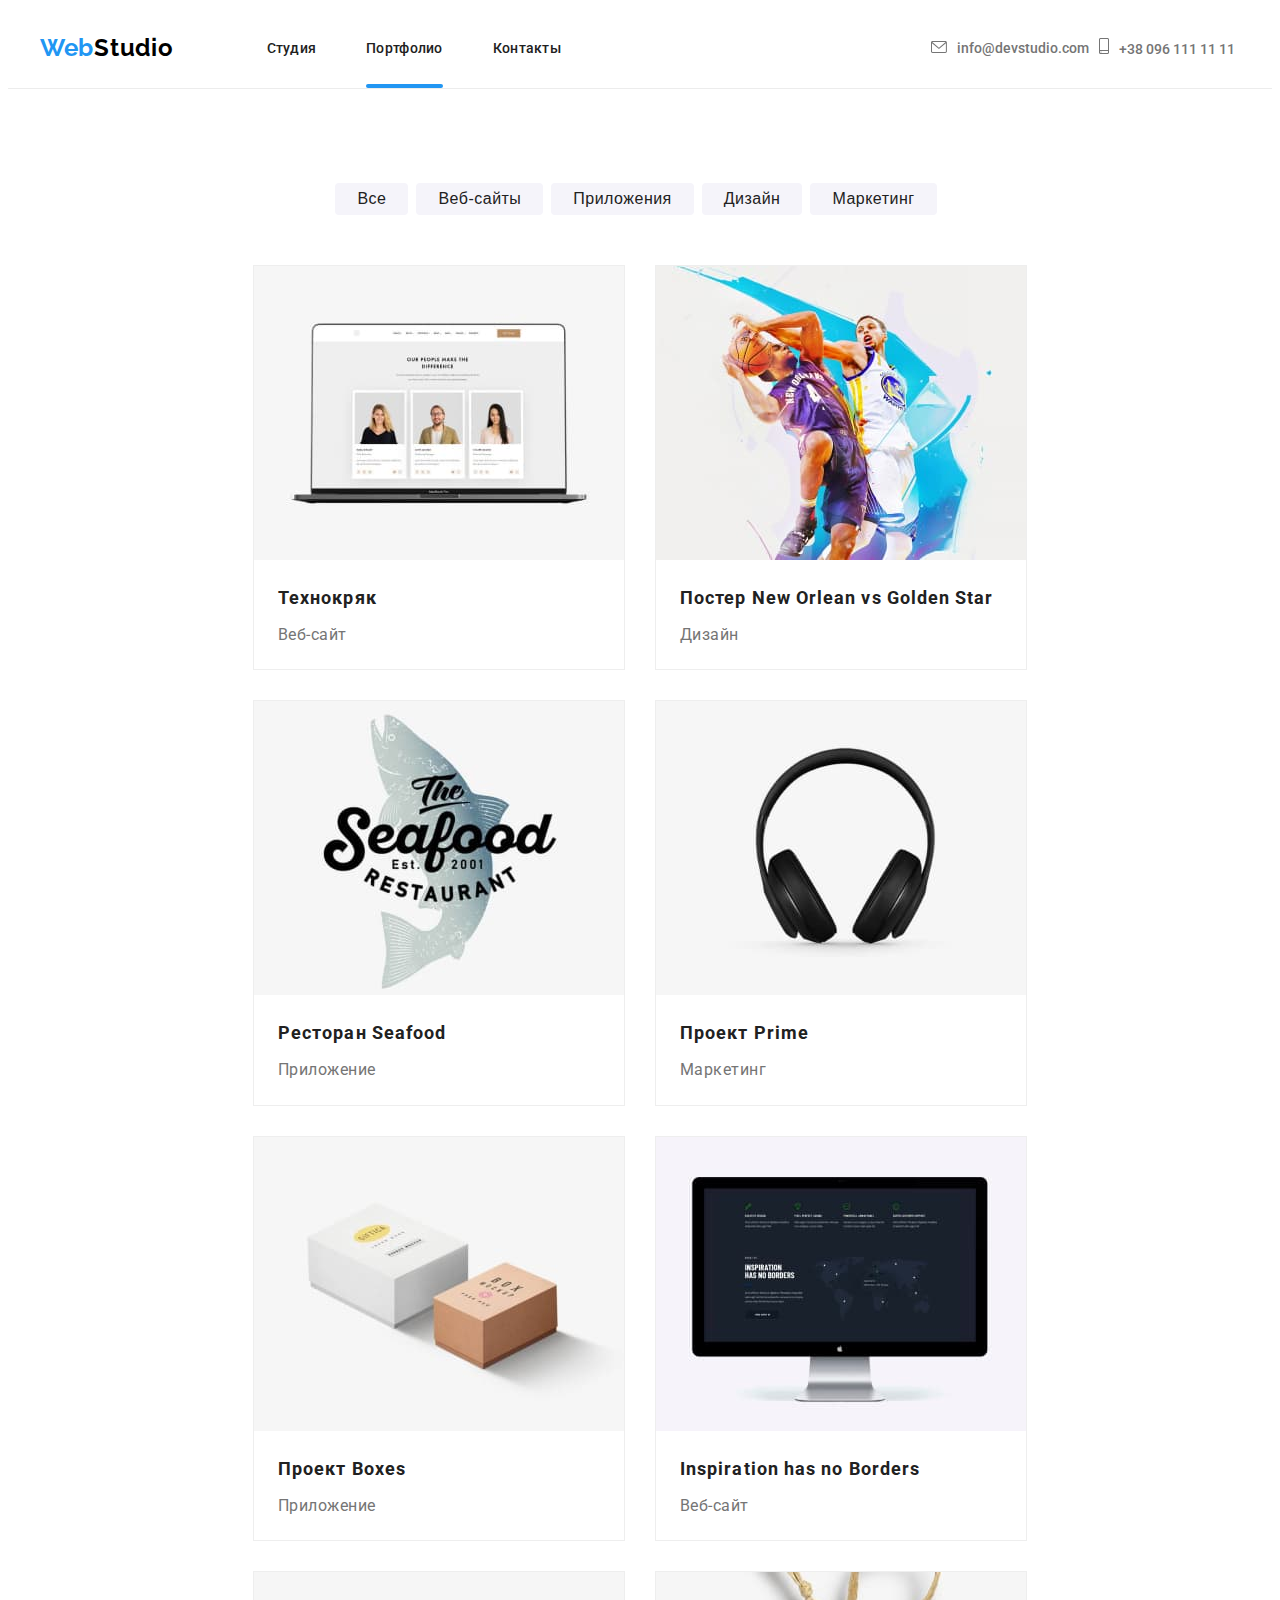
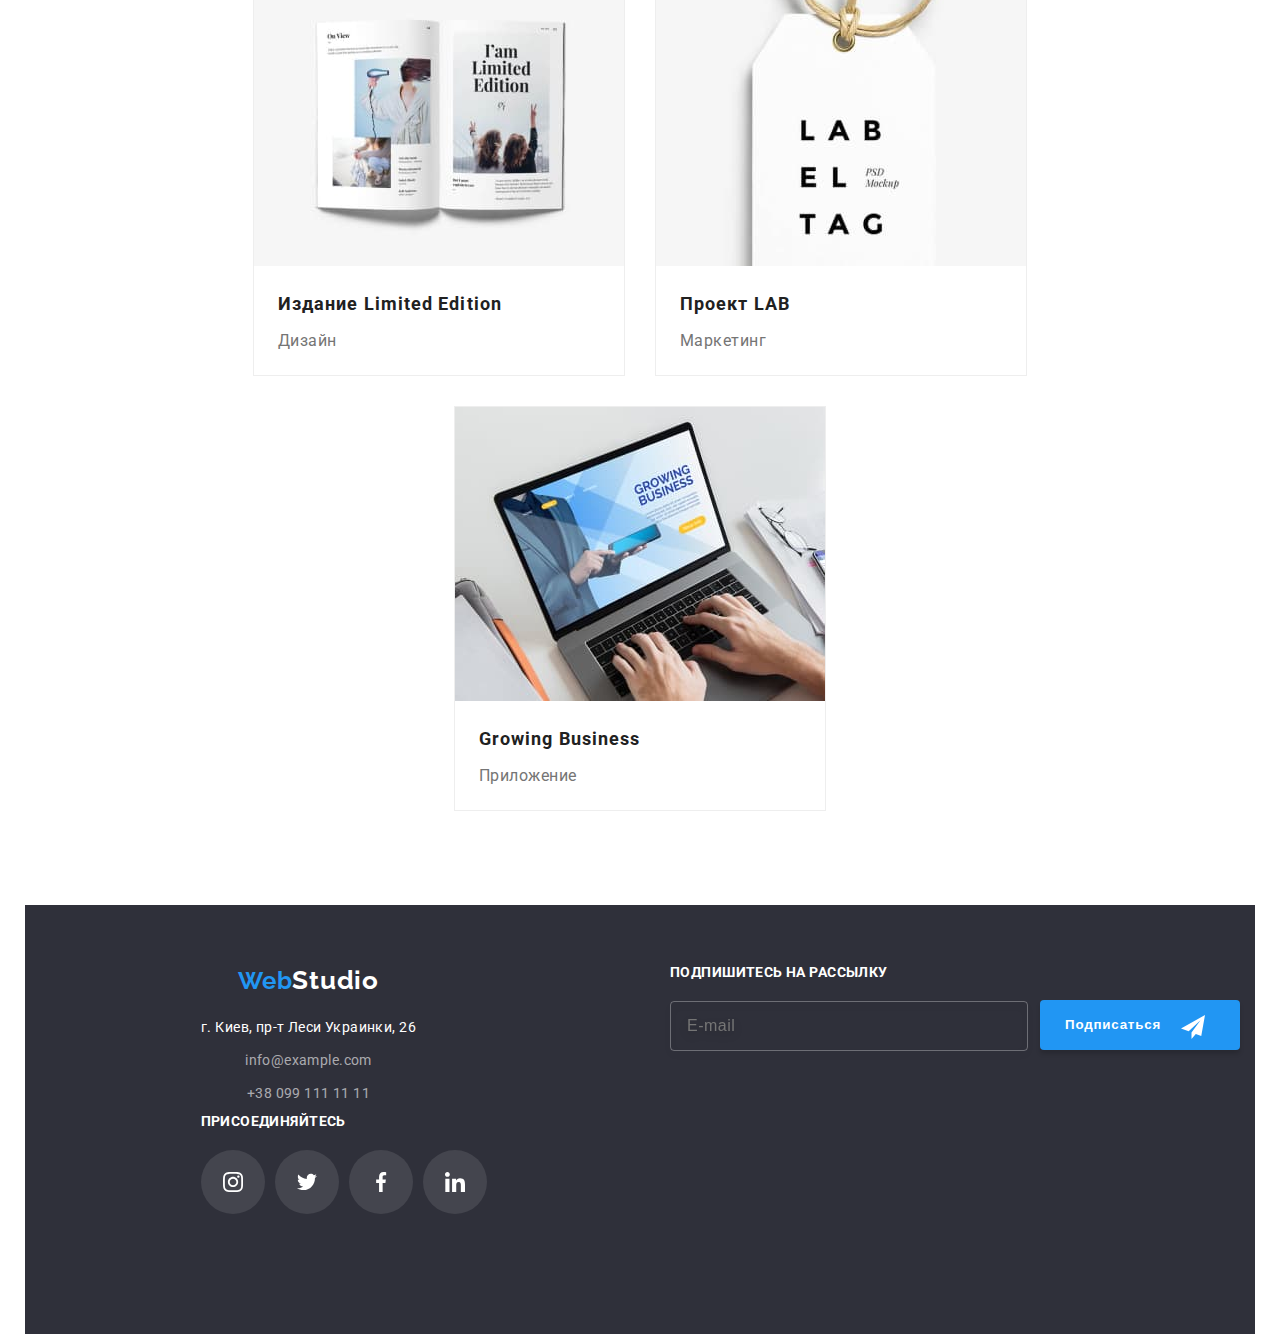
==== commit f59ce7d8: "hw-08-images" ====
--- a/portfolio.html
+++ b/portfolio.html
@@ -16,12 +16,12 @@
 <body>
     <!-----------ШАПКА--------- -->
     <header class="header header-portfolio"> 
-        <!-- <div class="container header__container">
+        <div class="container header__container">
         <nav class="header-nav">
             <a class="link header__logo animate__animated animate__pulse" href="/"><span class="logo__special">Web</span>Studio</a>
             <ul class=" list site-list">
-                <li class="site-list__item"> <a class="link site-list__link current-studio" href="./index.html">Студия</a></li>
-                <li class="site-list__item"> <a class="link site-list__link" href="./portfolio.html">Портфолио</a></li>
+                <li class="site-list__item"> <a class="link site-list__link " href="./index.html">Студия</a></li>
+                <li class="site-list__item"> <a class="link site-list__link current-portfolio" href="./portfolio.html">Портфолио</a></li>
                 <li class="site-list__item"> <a class="link site-list__link" href="Контакты">Контакты</a></li>
             </ul>
         </nav>  
@@ -29,9 +29,9 @@
                 <li class="link adres-list__item"> <a class="link header-contact adres-list__link" href="mailto:info@devstudio.com" target="_blank" rel= "noopener noreferrer"> <svg class="adres-list__icon" width="16" height="12" ><use href="./images/icons.svg#icon-envelope-hover"></use></svg>info@devstudio.com</a></li> 
                 <li class="link adres-list__item"><a class="link header-contact adres-list__link"  href="tel:+380961111111" target="_blank" rel= "noopener noreferrer" > <svg class="adres-list__icon" width="10" height="16" ><use href="./images/icons.svg#icon-smartphone"></use></svg>+38 096 111 11 11</a></li> 
             </ul>   
-        </div>  -->
+        </div> 
         <!-------------------mob-menu-------------->
-        <!-- <div class="header-menu" >
+        <div class="header-menu" >
             <button type="button" class="header-menu__btn-open" data-menu-open> <svg class="header-menu__icon" width="40" height="40"><use href="./images/icons.svg#icon-header-menu"></use></svg> </button>
         </div>
         <div class="mob-menu is-hidden" data-menu>
@@ -57,7 +57,7 @@
                 <li class="link mob-contact-list__item"><a class="link mob-contact-list__link" href="" target="_blank" rel= "noopener noreferrer">LinkedIn</a></li>
             </ul>
         </div>
-        </div> -->
+        </div>
     </header>
     <!------------ОСНОВНОЙ КОНТЕНТ------------->
      <main>
--- a/css/main.min.css
+++ b/css/main.min.css
@@ -1,2 +1,2 @@
-:root{--ferst-btn-color:#212121;--accent-color:#2196F3;--header-color:#757575}body{font-family:"Roboto", sans-serif;background-color:#FFFFFF;color:#757575}.container{width:100%;max-width:100%;padding-left:15px;padding-right:15px;margin:0 auto}@media screen and (min-width: 480px){.container{width:480px}}@media screen and (min-width: 768px){.container{width:768px}}@media screen and (min-width: 1200px){.container{width:1200px}}p,h1,h2,h3,h4,h5,h5,h6{margin:0}ul{margin:0;padding:0}button{cursor:pointer}img{display:block;max-width:100%;height:auto}.list{list-style:none}.link{text-decoration:none}.header{display:flex;position:relative;width:100%}@media screen and (min-width: 1200px){.header{padding-top:24px;padding-bottom:25px}}.header__container{display:flex;align-items:center}.header-nav{display:flex;align-items:center}.site-list{display:none}@media screen and (min-width: 768px){.site-list{display:flex}}.site-list__link{font-weight:500;font-size:14px;line-height:1.14;letter-spacing:0.02em;color:var(--ferst-btn-color);margin-right:50px;transition:color 250ms cubic-bezier(0.4, 0, 0.2, 1)}.adres-list{display:none}@media screen and (min-width: 768px){.adres-list{display:flex;flex-wrap:wrap}}@media screen and (min-width: 768px) and (min-width: 1200px){.adres-list{margin-left:auto}}@media screen and (min-width: 768px){.adres-list__item{margin:5px}}.current-studio{position:relative}.current-studio::before{content:"";width:100%;height:4px;background:#2196F3;border-radius:2px;position:absolute;left:0;bottom:-19px}@media screen and (min-width: 1200px){.current-studio::before{bottom:-31px}}.current-portfolio{position:relative}.current-portfolio::after{content:"";width:100%;height:4px;background:#2196F3;border-radius:2px;position:absolute;left:0;bottom:-32px}.header-contact{color:var(--header-color);font-size:14px;font-weight:500;transition:color 250ms cubic-bezier(0.4, 0, 0.2, 1)}.header-list :hover,.header-list :focus{color:var(--accent-color)}.adres-list__link{fill:var(--header-color);align-items:center;justify-content:center;transition:fill 250ms cubic-bezier(0.4, 0, 0.2, 1)}.adres-list :hover .adres-list__link,.adres-list :focus .adres-list__link{fill:var(--accent-color)}.adres-list :hover .adres-list__link :hover.header-contact,.adres-list :hover .adres-list__link :focus.header-contact,.adres-list :focus .adres-list__link :hover.header-contact,.adres-list :focus .adres-list__link :focus.header-contact{color:var(--accent-color)}.adres-list__icon{margin-right:10px}.adres-list :hover,.adres-list :focus{color:var(--accent-color)}.header-portfolio{border-bottom:1px solid #ECECEC}@media screen and (min-width: 768px){.header-menu{display:none}}.header-menu__btn-open{margin-right:15px;margin-top:5px;padding:0;align-items:center;justify-content:center;background-color:transparent;border:none;transition:250ms cubic-bezier(0.4, 0, 0.2, 1)}.mob-menu{position:fixed;background-color:#fff;top:0;left:0;width:100vw;height:100vh;z-index:1;padding-top:40px;padding-left:40px;height:100%;display:flex;flex-direction:column;justify-content:space-between;transition:250ms cubic-bezier(0.4, 0, 0.2, 1)}.mob-menu.is-hidden{transform:translate(100%, -100%)}.mob-menu__button-close{align-items:center;justify-content:center;background-color:transparent;position:absolute;right:25px;top:21px;border:none;transition:250ms cubic-bezier(0.4, 0, 0.2, 1)}.mob-menu__button-close :hover,.mob-menu__button-close:focus{fill:var(--accent-color)}.mob-menu__icon{transition:fill 250ms cubic-bezier(0.4, 0, 0.2, 1)}.mob-menu__list{margin-top:32px}.mob-menu__item{margin-bottom:35px}.mob-menu__link{font-style:normal;font-weight:500;font-size:40px;line-height:1.17;letter-spacing:0.02em;color:#212121;transition:color 250ms cubic-bezier(0.4, 0, 0.2, 1)}.mob-menu__item :hover,.mob-menu__item :focus{color:var(--accent-color)}.mob-adres-list__item{margin-bottom:32px}.mob-adres-list__tel{font-style:normal;font-weight:500;font-size:34px;line-height:1.17;letter-spacing:0.02em;color:#2196F3}.mob-adres-list__email{font-family:Roboto;font-style:normal;font-weight:500;font-size:24px;line-height:28px;letter-spacing:0.02em;color:#757575}.mob-contact-list{display:flex;margin-bottom:48px}.mob-contact-list__item:not(:last-child){border-right:1px solid rgba(33,33,33,0.2);padding-right:10px}.mob-contact-list__item:not(:first-child){padding-left:10px}.mob-contact-list__link{font-style:normal;font-weight:500;font-size:18px;line-height:1.22;letter-spacing:0.02em;color:#2196F3}.hero{padding-top:195px;padding-bottom:205px;max-width:1600px;background:#2F303A;display:flex;text-align:center;background-image:linear-gradient(rgba(47,48,58,0.4), rgba(47,48,58,0.4)),url(../images/hero-bgr.jpg);background-repeat:no-repeat;background-position:center;background-size:cover;margin-bottom:60px}@media screen and (min-width: 1200px){.hero{margin-bottom:94px}}.hero__title{font-weight:900;font-size:26px;line-height:1.62;text-align:center;letter-spacing:0.06em;text-transform:uppercase;color:#FFFFFF;margin-bottom:30px}@media screen and (min-width: 1200px){.hero__title{font-size:44px;line-height:1.36}}.hero__btn{color:#FFFFFF;background-color:var(--accent-color);font-weight:bold;font-size:16px;line-height:1.87;letter-spacing:0.06em;border:none;box-shadow:0px 4px 4px rgba(0,0,0,0.15);border-radius:4px;padding:10px 32px;transition:color 250ms cubic-bezier(0.4, 0, 0.2, 1)}.hero__btn:focus,.hero__btn:hover{color:#188CE8}.header__logo{font-family:"Raleway";font-style:normal;font-weight:bold;font-size:24px;line-height:1.16;letter-spacing:0.03em;color:#000000;margin-right:88px}@media screen and (min-width: 1200px){.header__logo{margin-right:93px}}.logo__special{font-family:"Raleway";font-style:normal;font-weight:bold;font-size:24px;line-height:1.16;letter-spacing:0.03em;color:var(--accent-color)}.footer-logo{font-family:Raleway;font-style:normal;font-weight:bold;font-size:26px;line-height:1.19;letter-spacing:0.03em;color:#FFFFFF;margin-bottom:20px}.about{padding-bottom:30px}.about__title-hidden{position:absolute;white-space:nowrap;width:1px;height:1px;overflow:hidden;border:0;padding:0;clip:rect(0 0 0 0);clip-path:inset(50%);margin:-1px}.about-list{margin-bottom:30px}.about-list__item{margin-bottom:30px}@media screen and (min-width: 768px){.about-list{display:flex;flex-wrap:wrap}.about-list__item{width:calc(100% / 2 - 30px);margin:15px}}@media screen and (min-width: 1200px){.about-list__item{width:calc(100% / 4 - 30px)}}.about-list__container{width:100%;height:120px;left:815px;top:774px;background:#F5F4FA;border-radius:4px;margin-bottom:30px;text-align:center;padding:25px 100px}.about-list__title{font-weight:bold;font-size:14px;line-height:1.14;letter-spacing:0.03em;text-transform:uppercase;color:var(--ferst-btn-color);margin-bottom:10px;text-align:center}@media screen and (min-width: 768px){.about-list__title{text-align:left}}.about-list__text{font-weight:normal;font-size:14px;line-height:1.71;letter-spacing:0.03em;color:var(--header-color)}.make-container{display:none}@media screen and (min-width: 1200px){.make-container{display:block;padding-bottom:94px}}.make__title{font-weight:bold;font-size:36px;line-height:1.16;letter-spacing:0.03em;color:var(--ferst-btn-color);padding-bottom:50px;text-align:center}.make-list{display:flex}.make-list__image{margin:-15px;margin-bottom:-30px}.make-list__image{width:calc(100% / 3 - 30px);margin:15px;margin-bottom:30px}.make-list__animation{position:relative}.make-list__text{position:absolute;bottom:0;left:0;background:rgba(47,48,58,0.8);color:#FFFFFF;font-style:normal;font-weight:bold;font-size:14px;line-height:1.14;text-align:center;letter-spacing:0.03em;text-transform:uppercase;width:100%;height:70px;padding:27px}.team{background-color:#F5F4FA;padding-bottom:60px;padding-top:60px}@media screen and (min-width: 1200px){.team{padding-bottom:94px;padding-top:94px}}.team__title{font-weight:bold;font-size:28px;line-height:1.18;letter-spacing:0.03em;color:var(--ferst-btn-color);text-align:center}@media screen and (min-width: 768px){.team__title{margin-bottom:15px}}@media screen and (min-width: 1200px){.team__title{font-size:36px;line-height:1.16}}@media screen and (min-width: 768px){.team-list{display:flex;flex-wrap:wrap}}.team-list__imege{width:100%}.team-list__item{margin:30px 0;text-align:center;background-color:#fff;box-shadow:0px 1px 3px rgba(0,0,0,0.12),0px 1px 1px rgba(0,0,0,0.14),0px 2px 1px rgba(0,0,0,0.2);border-radius:0px 0px 4px 4px}@media screen and (min-width: 768px){.team-list__item{width:calc(100% / 2 - 30px);margin:15px}}@media screen and (min-width: 1200px){.team-list__item{width:calc(100% / 4 - 30px)}}.team-list__box{padding:30px 0}.team-list__subtitle{font-weight:500;font-size:16px;line-height:1.18;letter-spacing:0.03em;color:var(--ferst-btn-color);margin-bottom:10px}.team-list__text{font-weight:normal;font-size:16px;line-height:1.18;letter-spacing:0.03em;color:var(--header-color);margin-bottom:16px}.team-contact-list{display:flex;justify-content:center}.team-contact-list__item{margin-left:10px}.team-contact-list__item :hover,.team-contact-list__item:focus{background-color:#2196F3}.team-contact-list__link{width:44px;height:44px;display:block;justify-content:center;align-items:center;border-radius:50%;background-color:#FFFFFF;padding:10px;transition:background-color 250ms cubic-bezier(0.4, 0, 0.2, 1)}.team-contact-list__icon{fill:#AFB1B8;transition:fill 250ms cubic-bezier(0.4, 0, 0.2, 1)}.team-contact-list__item:hover .team-contact-list__icon,.team-contact-list__item:focus .team-contact-list__icon{fill:#FFFFFF}.clients-box{padding-bottom:45px;padding-top:60px}@media screen and (min-width: 1200px){.clients-box{padding-bottom:79px;padding-top:94px}}.clients-box__titel{font-style:normal;font-weight:bold;font-size:28px;line-height:1.17;text-align:center;letter-spacing:0.03em;color:#212121;margin-bottom:30px}@media screen and (min-width: 1200px){.clients-box__titel{font-size:36px;line-height:1.17}}.clients{display:flex;flex-wrap:wrap}@media screen and (min-width: 1200px){.clients{justify-content:center;align-items:center}}.clients__item{width:calc(100% / 2 - 30px);padding:16px 52px;border:1px solid;border-color:#AFB1B8;border-radius:4px;margin:15px;transition:border-color 250ms cubic-bezier(0.4, 0, 0.2, 1)}@media screen and (min-width: 768px){.clients__item{width:calc(100% / 3 - 30px);padding:16px 60px}}@media screen and (min-width: 1200px){.clients__item{width:calc(100% / 6 - 30px);padding:16px 32px}}.clients__item:hover,.clients__item:focus{border-color:#2196F3}.clients__icon{fill:#AFB1B8;transition:fill 250ms cubic-bezier(0.4, 0, 0.2, 1)}.clients__icon:hover,.clients__icon:focus{fill:#2196F3}.clients :hover .clients__icon,.clients :focus .clients__icon{fill:#2196F3}.footer{background:#2F303A;padding-top:60px;padding-bottom:60px}@media screen and (min-width: 1200px){.footer-container{display:flex;justify-content:center}}@media screen and (min-width: 768px){.footer-box{display:flex;justify-content:space-evenly;flex-wrap:wrap}}.contact-social{text-align:center;margin-bottom:52px}@media screen and (min-width: 1200px){.contact-social{margin-bottom:0}}.footer__logo{font-family:Raleway;font-style:normal;font-weight:bold;font-size:24px;line-height:1.17;letter-spacing:0.03em;color:#FFFFFF}@media screen and (min-width: 1200px){.footer__logo{font-size:26px;line-height:1.19}}.footer-connection{margin-top:20px}.footer-connection__list{margin-bottom:8px}@media screen and (min-width: 1200px){.footer-connection__list{margin-top:9px}}.footer-connection__map{font-style:normal;font-weight:normal;font-size:14px;line-height:1.71;letter-spacing:0.03em;color:#FFFFFF;margin-bottom:9px;transition:color 250ms cubic-bezier(0.4, 0, 0.2, 1)}.footer-address :hover,.footer-address :focus{color:var(--accent-color)}@media screen and (min-width: 1200px){.footer-contact{padding-left:70px}}.footer__title{font-style:normal;font-weight:bold;font-size:14px;line-height:1.14;letter-spacing:0.03em;text-transform:uppercase;text-align:center;color:#FFFFFF;margin-bottom:20px}@media screen and (min-width: 1200px){.footer__title{text-align:justify}}.footer-connection__item{font-style:normal;font-weight:normal;font-size:14px;line-height:1.71;letter-spacing:0.03em;color:rgba(255,255,255,0.6);margin-bottom:9px;transition:color 250ms cubic-bezier(0.4, 0, 0.2, 1)}.footer-contact-list{display:flex;justify-content:center;align-items:center;list-style:none;padding:0px;margin-bottom:60px}.footer-contact-list__item+.footer-contact-list__item{margin-left:10px}.footer-contact-list__link{width:44px;height:44px;display:flex;justify-content:center;align-items:center;border-radius:50%;background:rgba(255,255,255,0.1);padding:10px;transition:background-color 250ms cubic-bezier(0.4, 0, 0.2, 1)}.footer-contact-list__item :hover,.footer-contact-list__item :focus{background-color:#2196F3}.footer-contact-list__icons{fill:#FFFFFF}.footer-input{padding:0 0 20px 0;text-align:center}@media screen and (min-width: 1200px){.footer-input{padding:0;padding-left:93px}}.footer-input__email{width:420px;height:50px;border:1px solid rgba(255,255,255,0.3);box-sizing:border-box;filter:drop-shadow(0px 4px 4px rgba(0,0,0,0.15));border-radius:4px;background-color:transparent;font-style:normal;font-weight:normal;font-size:16px;line-height:1.25;align-items:center;letter-spacing:0.03em;color:rgba(255,255,255,0.6);padding-left:16px;cursor:pointer}@media screen and (min-width: 1200px){.footer-input__email{width:358px}}.footer-box-btn{position:relative;display:flex;flex-wrap:wrap;justify-content:center}@media screen and (min-width: 1200px){.footer-box-btn{padding-left:12px;padding-top:35px}}.footer-box-btn__button{border:none;width:200px;height:50px;background:#2196F3;box-shadow:0px 4px 4px rgba(0,0,0,0.15);border-radius:4px;font-style:normal;font-weight:bold;line-height:1.84;letter-spacing:0.06em;color:#FFFFFF;padding-right:60px}.footer-box-btn__icon{position:absolute;top:13px;right:135px}@media screen and (min-width: 768px){.footer-box-btn__icon{right:295px}}@media screen and (min-width: 1200px){.footer-box-btn__icon{left:153px;top:50px}}.menu{padding-top:60px;padding-bottom:25px}@media screen and (min-width: 768px){.menu{padding-bottom:15px}}@media screen and (min-width: 1200px){.menu{padding-top:94px;padding-bottom:35px}}.menu-list{display:flex;flex-wrap:wrap}@media screen and (min-width: 768px){.menu-list{justify-content:center}}.menu-item{margin-right:8px;margin-bottom:15px}@media screen and (min-width: 768px){.menu-item{margin-bottom:0}}.menu-btn{font-weight:500;font-size:16px;line-height:1.26;letter-spacing:0.03em;color:var(--ferst-btn-color);background-color:#F5F4FA;border:none;padding-top:6px;padding-bottom:6px;padding-left:22px;padding-right:22px;border-radius:4px;transition:color 250ms cubic-bezier(0.4, 0, 0.2, 1);transition:background-color 250ms cubic-bezier(0.4, 0, 0.2, 1)}.menu-btn:hover,.menu-btn:focus{color:#FFFFFF;background-color:#2196F3}.content-list{padding-bottom:40px}@media screen and (min-width: 768px){.content-list{display:flex;flex-wrap:wrap}}@media screen and (min-width: 768px) and (min-width: 1200px){.content-list{justify-content:center;padding-bottom:79px}}.content-item{margin-bottom:30px;border:1px solid #EEEEEE;transition:box-shadow 250ms cubic-bezier(0.4, 0, 0.2, 1)}.content-item:hover,.content-item:focus{box-shadow:0px 1px 1px rgba(0,0,0,0.12),0px 4px 4px rgba(0,0,0,0.06),1px 4px 6px rgba(0,0,0,0.16)}@media screen and (min-width: 768px){.content-item{margin:-15px;margin-bottom:-30px;margin-left:0px;margin-right:30px}.content-item{width:calc(100% / 2 - 30px);margin:15px}}@media screen and (min-width: 768px) and (min-width: 1200px){.content-item{width:calc(100% / 3 - 30px)}}.content-animation{position:relative;overflow:hidden}.content-imege{width:100%;margin-bottom:20px}.content-animation-text{position:absolute;top:0;left:0;height:100%;font-style:normal;font-weight:normal;font-size:18px;line-height:1.56;letter-spacing:0.03em;color:#FFFFFF;text-align:center;padding:40px;transform:translateY(100%);transition:transform 250ms cubic-bezier(0.4, 0, 0.2, 1)}.content-item:hover .content-animation-text{transform:translateY(0)}.contener-box{padding:0 24px 20px 24px}.content-subtitle{font-weight:bold;font-size:18px;line-height:2.00;letter-spacing:0.06em;color:var(--ferst-btn-color);margin-bottom:4px}.content-text{font-weight:normal;font-size:16px;line-height:1.83;letter-spacing:0.03em;color:var(--header-color)}.backdrop{position:fixed;top:0;width:100vw;height:100vh;background:rgba(0,0,0,0.2);transition:opacity 250ms, visibility 250ms}.is-hidden{opacity:0;pointer-events:none;visibility:hidden}.modal{min-height:581px;width:528px;background:#FFFFFF;box-shadow:0px 1px 3px rgba(0,0,0,0.12),0px 1px 1px rgba(0,0,0,0.14),0px 2px 1px rgba(0,0,0,0.2);border-radius:4px;position:absolute;top:50%;left:50%;transform:translate(-50%, -50%) rotate(0deg);transition:transform 250ms;padding:40px}.backdrop.is-hidden .modal{transform:rotate(45deg)}.modal-icon-button{width:11px;height:11px;display:flex;align-items:center;justify-content:center;background-color:transparent;position:absolute;top:8px;right:8px;border:none}.modal-icon{width:30px;height:30px;display:flex;align-items:center;justify-content:center;background-color:transparent;position:absolute;top:8px;right:8px;background:#FFFFFF;border:1px solid rgba(0,0,0,0.1);border-radius:50%;box-sizing:border-box}.modal-title{font-style:normal;font-weight:bold;font-size:20px;line-height:1.15;text-align:center;letter-spacing:0.03em;color:#212121;margin-bottom:30px}.input-wrap{position:relative}.input-icon{position:absolute;left:14px;top:13px;fill:var(--ferst-btn-color);transition:fill 250ms}.form-lebel{font-style:normal;font-weight:normal;font-size:12px;line-height:1.16;letter-spacing:0.01em;color:#757575}.form-input{width:100%;height:40px;border:1px solid rgba(33,33,33,0.2);box-sizing:border-box;border-radius:4px;margin-bottom:10px;outline:none;cursor:pointer;padding-left:42px;transition:border-color 250ms}.form-input:hover{border-color:var(--accent-color)}.form-input:hover+.input-icon{fill:var(--accent-color)}.form-comment{width:100%;height:120px;border:1px solid rgba(33,33,33,0.2);box-sizing:border-box;border-radius:4px;padding:12px 16px;outline:none;resize:none;cursor:pointer}.form-comment:hover{border-color:var(--accent-color)}.form-comment::placeholder{font-style:normal;font-weight:normal;font-size:12px;line-height:1.16;letter-spacing:0.01em;color:rgba(117,117,117,0.5)}.form-field{padding-top:20px;padding-bottom:30px}.chek-text{font-style:normal;font-weight:normal;font-size:14px;line-height:1.71;letter-spacing:0.03em;color:#757575;display:flex;align-items:center}.chek-text::before{content:"";width:16px;height:15px;border:2px solid #212121;border-radius:3px;margin-right:8px;margin-left:12px}.policy-chek:checked+.chek-text::before{border:none;background-image:url(../images/icon-check.svg);background-repeat:no-repeat;background-position:center;background-size:cover}.chek-text-link{color:var(--accent-color);padding-left:5px}.btn-form{border:none;width:200px;height:50px;background:#2196F3;box-shadow:0px 4px 4px rgba(0,0,0,0.15);border-radius:4px;font-style:normal;font-weight:bold;font-size:16px;line-height:1.87;align-items:center;text-align:center;letter-spacing:0.06em;color:#FFFFFF;margin-left:120px}
+:root{--ferst-btn-color:#212121;--accent-color:#2196F3;--header-color:#757575}body{font-family:"Roboto", sans-serif;background-color:#FFFFFF;color:#757575}.container{width:100%;max-width:100%;padding-left:15px;padding-right:15px;margin:0 auto}@media screen and (min-width: 480px){.container{width:480px}}@media screen and (min-width: 768px){.container{width:768px}}@media screen and (min-width: 1200px){.container{width:1200px}}p,h1,h2,h3,h4,h5,h5,h6{margin:0}ul{margin:0;padding:0}button{cursor:pointer}img{display:block;max-width:100%;height:auto}.list{list-style:none}.link{text-decoration:none}.header{display:flex;position:relative;width:100%;height:60px}@media screen and (min-width: 768px){.header{height:80px}}.header__container{display:flex;align-items:center}.header-nav{display:flex;align-items:center}.site-list{display:none}@media screen and (min-width: 768px){.site-list{display:flex}}.site-list__link{font-weight:500;font-size:14px;line-height:1.14;letter-spacing:0.02em;color:var(--ferst-btn-color);margin-right:50px;transition:color 250ms cubic-bezier(0.4, 0, 0.2, 1)}.adres-list{display:none}@media screen and (min-width: 768px){.adres-list{display:flex;flex-wrap:wrap}}@media screen and (min-width: 768px) and (min-width: 1200px){.adres-list{margin-left:auto}}@media screen and (min-width: 768px){.adres-list__item{margin:5px}}.current-studio{position:relative}.current-studio::before{content:"";width:100%;height:4px;background:#2196F3;border-radius:2px;position:absolute;left:0}@media screen and (min-width: 768px){.current-studio::before{bottom:-30px}}.current-portfolio{position:relative}.current-portfolio::after{content:"";width:100%;height:4px;background:#2196F3;border-radius:2px;position:absolute;left:0;bottom:-32px}.header-contact{color:var(--header-color);font-size:14px;font-weight:500;transition:color 250ms cubic-bezier(0.4, 0, 0.2, 1)}.header-list :hover,.header-list :focus{color:var(--accent-color)}.adres-list__link{fill:var(--header-color);align-items:center;justify-content:center;transition:fill 250ms cubic-bezier(0.4, 0, 0.2, 1)}.adres-list :hover .adres-list__link,.adres-list :focus .adres-list__link{fill:var(--accent-color)}.adres-list :hover .adres-list__link :hover.header-contact,.adres-list :hover .adres-list__link :focus.header-contact,.adres-list :focus .adres-list__link :hover.header-contact,.adres-list :focus .adres-list__link :focus.header-contact{color:var(--accent-color)}.adres-list__icon{margin-right:10px}.adres-list :hover,.adres-list :focus{color:var(--accent-color)}.header-portfolio{border-bottom:1px solid #ECECEC}@media screen and (min-width: 768px){.header-menu{display:none}}.header-menu__btn-open{margin:10px 15px 0 0;padding:0;align-items:center;justify-content:center;background-color:transparent;border:none;transition:250ms cubic-bezier(0.4, 0, 0.2, 1)}.mob-menu{position:fixed;background-color:#fff;top:0;left:0;width:100vw;height:100vh;z-index:1;padding-top:40px;padding-left:40px;height:100%;display:flex;flex-direction:column;justify-content:space-between;transition:250ms cubic-bezier(0.4, 0, 0.2, 1)}.mob-menu.is-hidden{transform:translate(100%, -100%)}.mob-menu__button-close{align-items:center;justify-content:center;background-color:transparent;position:absolute;right:25px;top:21px;border:none;transition:250ms cubic-bezier(0.4, 0, 0.2, 1)}.mob-menu__button-close :hover,.mob-menu__button-close:focus{fill:var(--accent-color)}.mob-menu__icon{transition:fill 250ms cubic-bezier(0.4, 0, 0.2, 1)}.mob-menu__list{margin-top:32px}.mob-menu__item{margin-bottom:35px}.mob-menu__link{font-style:normal;font-weight:500;font-size:40px;line-height:1.17;letter-spacing:0.02em;color:#212121;transition:color 250ms cubic-bezier(0.4, 0, 0.2, 1)}.mob-menu__item :hover,.mob-menu__item :focus{color:var(--accent-color)}.mob-adres-list__item{margin-bottom:32px}.mob-adres-list__tel{font-style:normal;font-weight:500;font-size:34px;line-height:1.17;letter-spacing:0.02em;color:#2196F3}.mob-adres-list__email{font-family:Roboto;font-style:normal;font-weight:500;font-size:24px;line-height:28px;letter-spacing:0.02em;color:#757575}.mob-contact-list{display:flex;margin-bottom:48px}.mob-contact-list__item:not(:last-child){border-right:1px solid rgba(33,33,33,0.2);padding-right:10px}.mob-contact-list__item:not(:first-child){padding-left:10px}.mob-contact-list__link{font-style:normal;font-weight:500;font-size:18px;line-height:1.22;letter-spacing:0.02em;color:#2196F3}.hero{padding-top:195px;padding-bottom:205px;max-width:1600px;background:#2F303A;display:flex;text-align:center;background-image:linear-gradient(rgba(47,48,58,0.4), rgba(47,48,58,0.4)),url(../images/hero-bgr.jpg);background-repeat:no-repeat;background-position:center;background-size:cover;margin-bottom:60px}@media screen and (min-width: 1200px){.hero{margin-bottom:94px}}.hero__title{font-weight:900;font-size:26px;line-height:1.62;text-align:center;letter-spacing:0.06em;text-transform:uppercase;color:#FFFFFF;margin-bottom:30px}@media screen and (min-width: 1200px){.hero__title{font-size:44px;line-height:1.36}}.hero__btn{color:#FFFFFF;background-color:var(--accent-color);font-weight:bold;font-size:16px;line-height:1.87;letter-spacing:0.06em;border:none;box-shadow:0px 4px 4px rgba(0,0,0,0.15);border-radius:4px;padding:10px 32px;transition:color 250ms cubic-bezier(0.4, 0, 0.2, 1)}.hero__btn:focus,.hero__btn:hover{color:#188CE8}.header__logo{font-family:"Raleway";font-style:normal;font-weight:bold;font-size:24px;line-height:1.16;letter-spacing:0.03em;color:#000000;margin-right:88px}@media screen and (min-width: 1200px){.header__logo{margin-right:93px}}.logo__special{font-family:"Raleway";font-style:normal;font-weight:bold;font-size:24px;line-height:1.16;letter-spacing:0.03em;color:var(--accent-color)}.footer-logo{font-family:Raleway;font-style:normal;font-weight:bold;font-size:26px;line-height:1.19;letter-spacing:0.03em;color:#FFFFFF;margin-bottom:20px}.about{padding-bottom:30px}.about__title-hidden{position:absolute;white-space:nowrap;width:1px;height:1px;overflow:hidden;border:0;padding:0;clip:rect(0 0 0 0);clip-path:inset(50%);margin:-1px}.about-list{margin-bottom:30px}.about-list__item{margin-bottom:30px}@media screen and (min-width: 768px){.about-list{display:flex;flex-wrap:wrap}.about-list__item{width:calc(100% / 2 - 30px);margin:15px}}@media screen and (min-width: 1200px){.about-list__item{width:calc(100% / 4 - 30px)}}.about-list__container{width:100%;height:120px;left:815px;top:774px;background:#F5F4FA;border-radius:4px;margin-bottom:30px;text-align:center;padding:25px 100px}.about-list__title{font-weight:bold;font-size:14px;line-height:1.14;letter-spacing:0.03em;text-transform:uppercase;color:var(--ferst-btn-color);margin-bottom:10px;text-align:center}@media screen and (min-width: 768px){.about-list__title{text-align:left}}.about-list__text{font-weight:normal;font-size:14px;line-height:1.71;letter-spacing:0.03em;color:var(--header-color)}.make-container{display:none}@media screen and (min-width: 1200px){.make-container{display:block;padding-bottom:94px}}.make__title{font-weight:bold;font-size:36px;line-height:1.16;letter-spacing:0.03em;color:var(--ferst-btn-color);padding-bottom:50px;text-align:center}.make-list{display:flex}.make-list__image{margin:-15px;margin-bottom:-30px}.make-list__image{width:calc(100% / 3 - 30px);margin:15px;margin-bottom:30px}.make-list__animation{position:relative}.make-list__text{position:absolute;bottom:0;left:0;background:rgba(47,48,58,0.8);color:#FFFFFF;font-style:normal;font-weight:bold;font-size:14px;line-height:1.14;text-align:center;letter-spacing:0.03em;text-transform:uppercase;width:100%;height:70px;padding:27px}.team{background-color:#F5F4FA;padding-bottom:60px;padding-top:60px}@media screen and (min-width: 1200px){.team{padding-bottom:94px;padding-top:94px}}.team__title{font-weight:bold;font-size:28px;line-height:1.18;letter-spacing:0.03em;color:var(--ferst-btn-color);text-align:center}@media screen and (min-width: 768px){.team__title{margin-bottom:15px}}@media screen and (min-width: 1200px){.team__title{font-size:36px;line-height:1.16}}@media screen and (min-width: 768px){.team-list{display:flex;flex-wrap:wrap}}.team-list__imege{width:100%}.team-list__item{margin:30px 0;text-align:center;background-color:#fff;box-shadow:0px 1px 3px rgba(0,0,0,0.12),0px 1px 1px rgba(0,0,0,0.14),0px 2px 1px rgba(0,0,0,0.2);border-radius:0px 0px 4px 4px}@media screen and (min-width: 768px){.team-list__item{width:calc(100% / 2 - 30px);margin:15px}}@media screen and (min-width: 1200px){.team-list__item{width:calc(100% / 4 - 30px)}}.team-list__box{padding:30px 0}.team-list__subtitle{font-weight:500;font-size:16px;line-height:1.18;letter-spacing:0.03em;color:var(--ferst-btn-color);margin-bottom:10px}.team-list__text{font-weight:normal;font-size:16px;line-height:1.18;letter-spacing:0.03em;color:var(--header-color);margin-bottom:16px}.team-contact-list{display:flex;justify-content:center}.team-contact-list__item{margin-left:10px}.team-contact-list__item :hover,.team-contact-list__item:focus{background-color:#2196F3}.team-contact-list__link{width:44px;height:44px;display:block;justify-content:center;align-items:center;border-radius:50%;background-color:#FFFFFF;padding:10px;transition:background-color 250ms cubic-bezier(0.4, 0, 0.2, 1)}.team-contact-list__icon{fill:#AFB1B8;transition:fill 250ms cubic-bezier(0.4, 0, 0.2, 1)}.team-contact-list__item:hover .team-contact-list__icon,.team-contact-list__item:focus .team-contact-list__icon{fill:#FFFFFF}.clients-box{padding-bottom:45px;padding-top:60px}@media screen and (min-width: 1200px){.clients-box{padding-bottom:79px;padding-top:94px}}.clients-box__titel{font-style:normal;font-weight:bold;font-size:28px;line-height:1.17;text-align:center;letter-spacing:0.03em;color:#212121;margin-bottom:30px}@media screen and (min-width: 1200px){.clients-box__titel{font-size:36px;line-height:1.17}}.clients{display:flex;flex-wrap:wrap}@media screen and (min-width: 1200px){.clients{justify-content:center;align-items:center}}.clients__item{width:calc(100% / 2 - 30px);padding:16px 52px;border:1px solid;border-color:#AFB1B8;border-radius:4px;margin:15px;transition:border-color 250ms cubic-bezier(0.4, 0, 0.2, 1)}@media screen and (min-width: 768px){.clients__item{width:calc(100% / 3 - 30px);padding:16px 60px}}@media screen and (min-width: 1200px){.clients__item{width:calc(100% / 6 - 30px);padding:16px 32px}}.clients__item:hover,.clients__item:focus{border-color:#2196F3}.clients__icon{fill:#AFB1B8;transition:fill 250ms cubic-bezier(0.4, 0, 0.2, 1)}.clients__icon:hover,.clients__icon:focus{fill:#2196F3}.clients :hover .clients__icon,.clients :focus .clients__icon{fill:#2196F3}.footer{background:#2F303A;padding-top:60px;padding-bottom:60px}@media screen and (min-width: 1200px){.footer-container{display:flex;justify-content:center}}@media screen and (min-width: 768px){.footer-box{display:flex;justify-content:space-evenly;flex-wrap:wrap}}.contact-social{text-align:center;margin-bottom:52px}@media screen and (min-width: 1200px){.contact-social{margin-bottom:0}}.footer__logo{font-family:Raleway;font-style:normal;font-weight:bold;font-size:24px;line-height:1.17;letter-spacing:0.03em;color:#FFFFFF}@media screen and (min-width: 1200px){.footer__logo{font-size:26px;line-height:1.19}}.footer-connection{margin-top:20px}.footer-connection__list{margin-bottom:8px}@media screen and (min-width: 1200px){.footer-connection__list{margin-top:9px}}.footer-connection__map{font-style:normal;font-weight:normal;font-size:14px;line-height:1.71;letter-spacing:0.03em;color:#FFFFFF;margin-bottom:9px;transition:color 250ms cubic-bezier(0.4, 0, 0.2, 1)}.footer-address :hover,.footer-address :focus{color:var(--accent-color)}@media screen and (min-width: 1200px){.footer-contact{padding-left:70px}}.footer__title{font-style:normal;font-weight:bold;font-size:14px;line-height:1.14;letter-spacing:0.03em;text-transform:uppercase;text-align:center;color:#FFFFFF;margin-bottom:20px}@media screen and (min-width: 1200px){.footer__title{text-align:justify}}.footer-connection__item{font-style:normal;font-weight:normal;font-size:14px;line-height:1.71;letter-spacing:0.03em;color:rgba(255,255,255,0.6);margin-bottom:9px;transition:color 250ms cubic-bezier(0.4, 0, 0.2, 1)}.footer-contact-list{display:flex;justify-content:center;align-items:center;list-style:none;padding:0px;margin-bottom:60px}.footer-contact-list__item+.footer-contact-list__item{margin-left:10px}.footer-contact-list__link{width:44px;height:44px;display:flex;justify-content:center;align-items:center;border-radius:50%;background:rgba(255,255,255,0.1);padding:10px;transition:background-color 250ms cubic-bezier(0.4, 0, 0.2, 1)}.footer-contact-list__item :hover,.footer-contact-list__item :focus{background-color:#2196F3}.footer-contact-list__icons{fill:#FFFFFF}.footer-input{padding:0 0 20px 0;text-align:center}@media screen and (min-width: 1200px){.footer-input{padding:0;padding-left:93px}}.footer-input__email{width:420px;height:50px;border:1px solid rgba(255,255,255,0.3);box-sizing:border-box;filter:drop-shadow(0px 4px 4px rgba(0,0,0,0.15));border-radius:4px;background-color:transparent;font-style:normal;font-weight:normal;font-size:16px;line-height:1.25;align-items:center;letter-spacing:0.03em;color:rgba(255,255,255,0.6);padding-left:16px;cursor:pointer}@media screen and (min-width: 1200px){.footer-input__email{width:358px}}.footer-box-btn{position:relative;text-align:center}@media screen and (min-width: 1200px){.footer-box-btn{padding-left:12px;padding-top:35px}}.footer-box-btn__button{border:none;width:200px;height:50px;background:#2196F3;box-shadow:0px 4px 4px rgba(0,0,0,0.15);border-radius:4px;font-style:normal;font-weight:bold;line-height:1.84;letter-spacing:0.06em;color:#FFFFFF;padding-right:60px}.footer-box-btn__icon{position:absolute;top:13px;right:135px}@media screen and (min-width: 768px){.footer-box-btn__icon{right:295px}}@media screen and (min-width: 1200px){.footer-box-btn__icon{left:153px;top:50px}}.menu{padding-top:60px;padding-bottom:25px}@media screen and (min-width: 768px){.menu{padding-bottom:15px}}@media screen and (min-width: 1200px){.menu{padding-top:94px;padding-bottom:35px}}.menu-list{display:flex;flex-wrap:wrap}@media screen and (min-width: 768px){.menu-list{justify-content:center}}.menu-item{margin-right:8px;margin-bottom:15px}@media screen and (min-width: 768px){.menu-item{margin-bottom:0}}.menu-btn{font-weight:500;font-size:16px;line-height:1.26;letter-spacing:0.03em;color:var(--ferst-btn-color);background-color:#F5F4FA;border:none;padding-top:6px;padding-bottom:6px;padding-left:22px;padding-right:22px;border-radius:4px;transition:color 250ms cubic-bezier(0.4, 0, 0.2, 1);transition:background-color 250ms cubic-bezier(0.4, 0, 0.2, 1)}.menu-btn:hover,.menu-btn:focus{color:#FFFFFF;background-color:#2196F3}.content-list{padding-bottom:40px}@media screen and (min-width: 768px){.content-list{display:flex;flex-wrap:wrap}}@media screen and (min-width: 768px) and (min-width: 1200px){.content-list{justify-content:center;padding-bottom:79px}}.content-item{margin-bottom:30px;border:1px solid #EEEEEE;transition:box-shadow 250ms cubic-bezier(0.4, 0, 0.2, 1)}.content-item:hover,.content-item:focus{box-shadow:0px 1px 1px rgba(0,0,0,0.12),0px 4px 4px rgba(0,0,0,0.06),1px 4px 6px rgba(0,0,0,0.16)}@media screen and (min-width: 768px){.content-item{margin:-15px;margin-bottom:-30px;margin-left:0px;margin-right:30px}.content-item{width:calc(100% / 2 - 30px);margin:15px}}@media screen and (min-width: 768px) and (min-width: 1200px){.content-item{width:calc(100% / 3 - 30px)}}.content-animation{position:relative;overflow:hidden}.content-imege{width:100%;margin-bottom:20px}.content-animation-text{position:absolute;top:0;left:0;height:100%;background:rgba(33,150,243,0.9);font-style:normal;font-weight:normal;font-size:18px;line-height:1.56;letter-spacing:0.03em;color:#FFFFFF;text-align:center;padding:40px;transform:translateY(100%);transition:transform 250ms cubic-bezier(0.4, 0, 0.2, 1)}.content-item:hover .content-animation-text{transform:translateY(0)}.contener-box{padding:0 24px 20px 24px}.content-subtitle{font-weight:bold;font-size:18px;line-height:2.00;letter-spacing:0.06em;color:var(--ferst-btn-color);margin-bottom:4px}.content-text{font-weight:normal;font-size:16px;line-height:1.83;letter-spacing:0.03em;color:var(--header-color)}.backdrop{position:fixed;top:0;width:100vw;height:100vh;background:rgba(0,0,0,0.2);transition:opacity 250ms, visibility 250ms}.is-hidden{opacity:0;pointer-events:none;visibility:hidden}.modal{min-height:609px;width:450px;background:#FFFFFF;box-shadow:0px 1px 3px rgba(0,0,0,0.12),0px 1px 1px rgba(0,0,0,0.14),0px 2px 1px rgba(0,0,0,0.2);border-radius:4px;position:absolute;top:50%;left:50%;transform:translate(-50%, -50%) rotate(0deg);transition:transform 250ms;padding:40px}@media screen and (min-width: 1200px){.modal{min-height:581px;width:528px}}.backdrop.is-hidden .modal{transform:rotate(45deg)}.modal-icon-button{width:11px;height:11px;display:flex;align-items:center;justify-content:center;background-color:transparent;position:absolute;top:8px;right:8px;border:none}.modal-icon{width:30px;height:30px;display:flex;align-items:center;justify-content:center;background-color:transparent;position:absolute;top:8px;right:8px;background:#FFFFFF;border:1px solid rgba(0,0,0,0.1);border-radius:50%;box-sizing:border-box}.modal-title{font-style:normal;font-weight:bold;font-size:20px;line-height:1.15;text-align:center;letter-spacing:0.03em;color:#212121;margin-bottom:30px}.input-wrap{position:relative}.input-icon{position:absolute;left:14px;top:13px;fill:var(--ferst-btn-color);transition:fill 250ms}.form-lebel{font-style:normal;font-weight:normal;font-size:12px;line-height:1.17;letter-spacing:0.01em;color:#757575}.form-input{width:100%;height:40px;border:1px solid rgba(33,33,33,0.2);box-sizing:border-box;border-radius:4px;margin-bottom:10px;outline:none;cursor:pointer;padding-left:42px;transition:border-color 250ms}.form-input:hover{border-color:var(--accent-color)}.form-input:hover+.input-icon{fill:var(--accent-color)}.form-comment{width:100%;height:120px;border:1px solid rgba(33,33,33,0.2);box-sizing:border-box;border-radius:4px;padding:12px 16px;outline:none;resize:none;cursor:pointer}.form-comment:hover{border-color:var(--accent-color)}.form-comment::placeholder{font-style:normal;font-weight:normal;font-size:12px;line-height:1.16;letter-spacing:0.01em;color:rgba(117,117,117,0.5)}.form-field{padding-top:20px;padding-bottom:30px}.chek-text{font-style:normal;font-weight:normal;font-size:12px;line-height:1.17;letter-spacing:0.03em;color:#757575;display:flex;align-items:center}.chek-text::before{content:"";width:16px;height:15px;border:2px solid #212121;border-radius:3px;margin-right:8px}@media screen and (min-width: 1200px){.chek-text{font-size:14px;line-height:1.71}.chek-text::before{margin-left:12px}}.policy-chek:checked+.chek-text::before{border:none;background-image:url(../images/icon-check.svg);background-repeat:no-repeat;background-position:center;background-size:cover}.chek-text-link{color:var(--accent-color);padding-left:5px}.btn-form{border:none;width:200px;height:50px;background:#2196F3;box-shadow:0px 4px 4px rgba(0,0,0,0.15);border-radius:4px;font-style:normal;font-weight:bold;font-size:16px;line-height:1.87;align-items:center;text-align:center;letter-spacing:0.06em;color:#FFFFFF;margin-left:85px}@media screen and (min-width: 1200px){.btn-form{margin-left:120px}}
 /*# sourceMappingURL=main.min.css.map */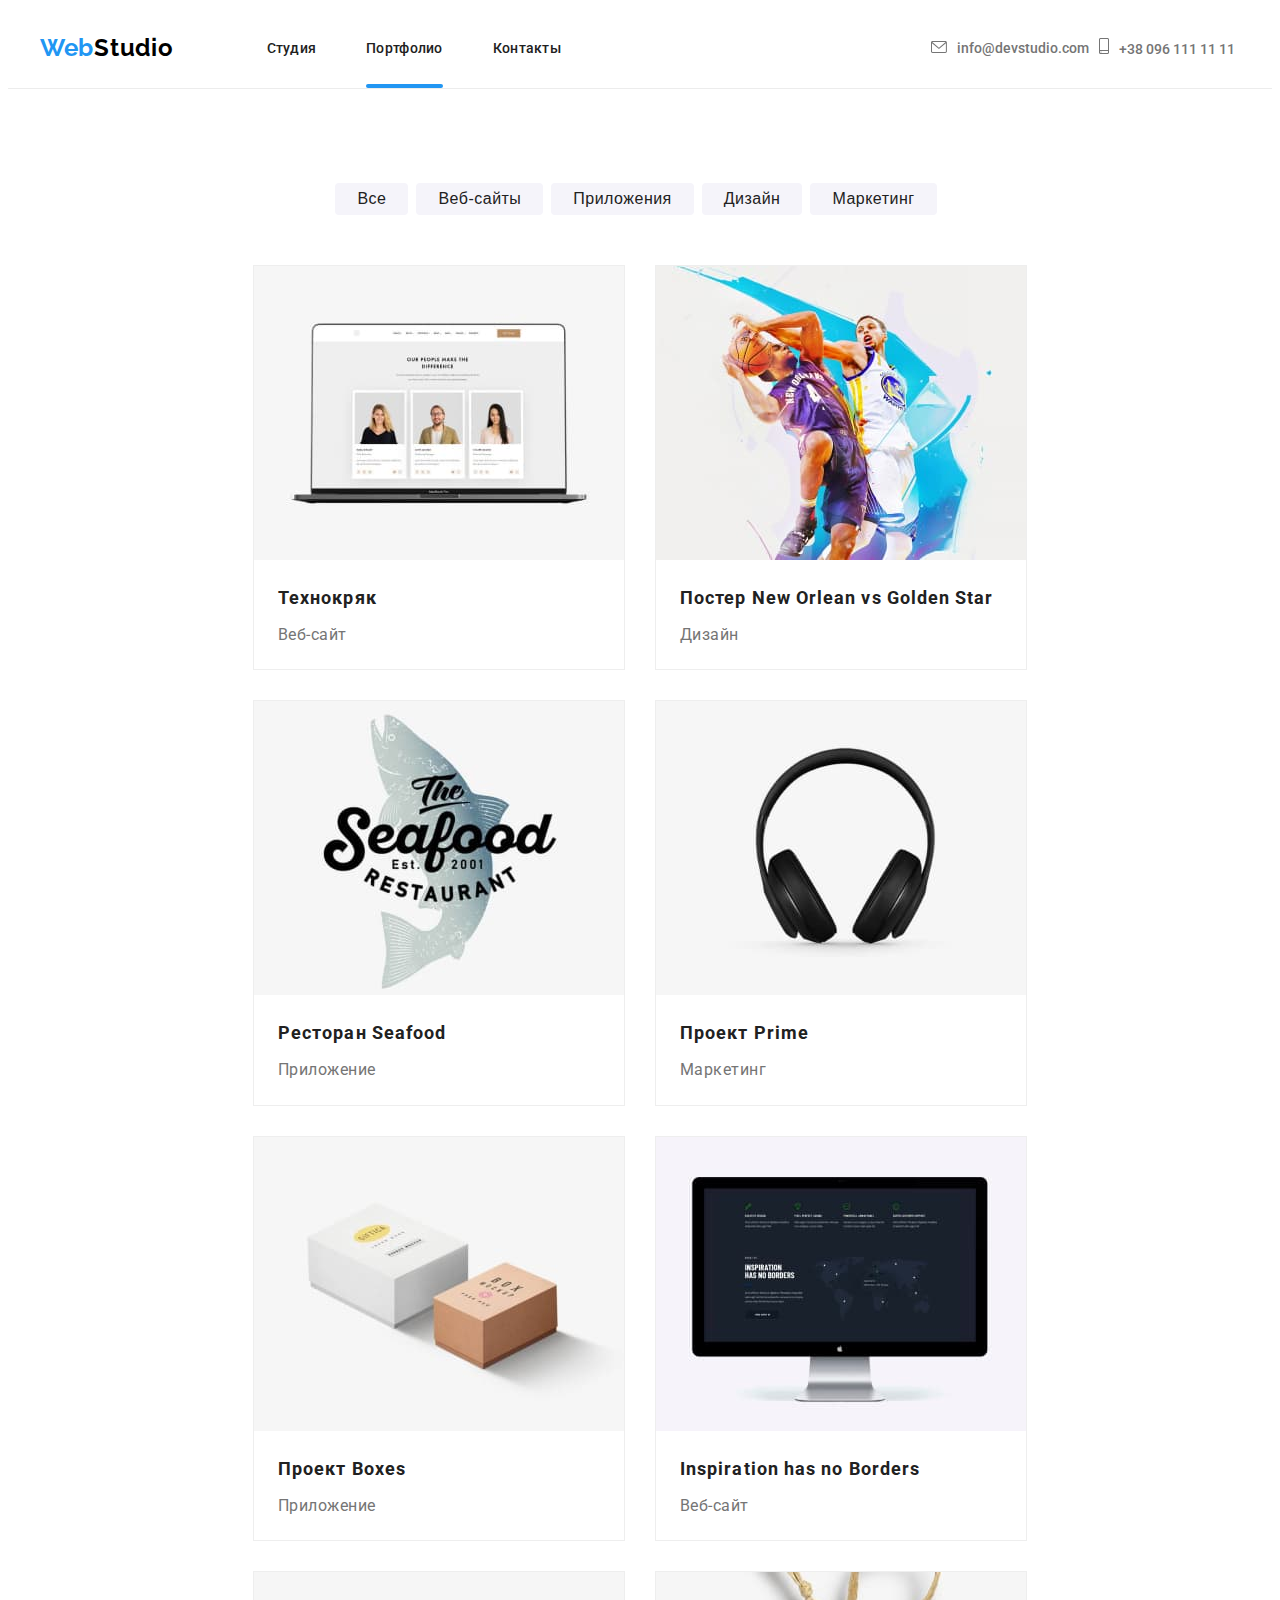
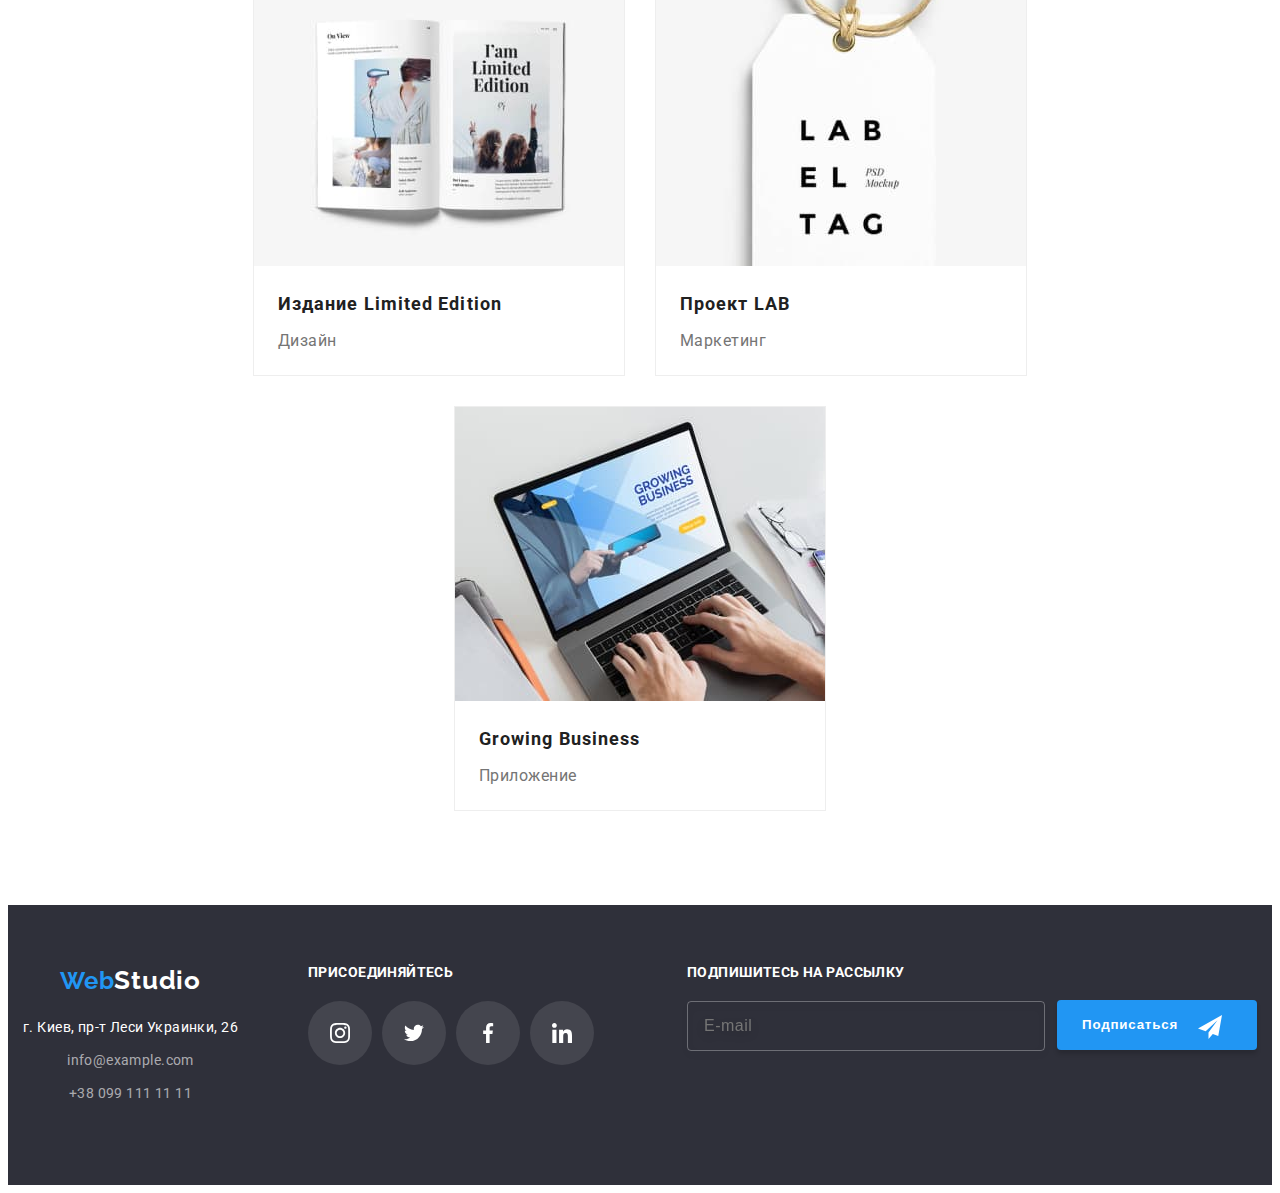
==== commit 8df01f37: "hw-08-examination" ====
--- a/portfolio.html
+++ b/portfolio.html
@@ -88,7 +88,9 @@
         <ul class="list content-list">
             <li class="content-item">
                 <div class="content-animation">
-                <img class="content-imege" src="./images/portfolio-photo1.jpg" alt=" Технокряк" width="370" height="294">
+                <img class="content-imege" 
+                srcset="./images/portfolio-photo1-1x.jpg 1x, ./images/portfolio-photo1-2x.jpg 2x"
+                src="./images/portfolio-photo1-1x.jpg" alt=" Технокряк" width="370" height="294">
                 <p class="content-animation-text">Технокряк это современная площадка распространения коронавируса. Компании используют эту платформу для цифрового шпионажа и атак на защищённые сервера конкурентов.</p>
                 </div>
                 <div class="contener-box">
@@ -98,7 +100,9 @@
             </li>
             <li class="content-item">
                 <div class="content-animation">
-                <img class="content-imege" src="./images/portfolio-photo2.jpg" alt=" Постер New Orlean vs Golden Star" width="370" height="294">
+                <img class="content-imege" 
+                srcset="./images/portfolio-photo2-1x.jpg 1x, ./images/portfolio-photo2-2x.jpg 2x"
+                src="./images/portfolio-photo2-1x.jpg" alt=" Постер New Orlean vs Golden Star" width="370" height="294">
                 <p class="content-animation-text">Технокряк это современная площадка распространения коронавируса. Компании используют эту платформу для цифрового шпионажа и атак на защищённые сервера конкурентов.</p>
                 </div>
                 <div class="contener-box">
@@ -108,7 +112,9 @@
             </li>
             <li class="content-item">
                 <div class="content-animation">
-                <img class="content-imege" src="./images/portfolio-photo3.jpg" alt=" Ресторан Seafood" width="370" height="294">
+                <img class="content-imege" 
+                srcset="./images/portfolio-photo3-1x.jpg 1x, ./images/portfolio-photo3-2x.jpg 2x"
+                src="./images/portfolio-photo3-1x.jpg" alt=" Ресторан Seafood" width="370" height="294">
                 <p class="content-animation-text">Технокряк это современная площадка распространения коронавируса. Компании используют эту платформу для цифрового шпионажа и атак на защищённые сервера конкурентов.</p>
                 </div>
                 <div class="contener-box">
@@ -118,7 +124,9 @@
             </li >
             <li class="content-item">
                 <div class="content-animation">
-                <img class="content-imege" src="./images/portfolio-photo4.jpg" alt=" Проект Prime" width="370" height="294">
+                <img class="content-imege" 
+                srcset="./images/portfolio-photo4-1x.jpg 1x, ./images/portfolio-photo4-2x.jpg 2x"
+                src="./images/portfolio-photo4-1x.jpg" alt=" Проект Prime" width="370" height="294">
                 <p class="content-animation-text">Технокряк это современная площадка распространения коронавируса. Компании используют эту платформу для цифрового шпионажа и атак на защищённые сервера конкурентов.</p>
                 </div>
                 <div class="contener-box">
@@ -128,7 +136,9 @@
             </li>
             <li class="content-item">
                 <div class="content-animation">
-                <img class="content-imege" src="./images/portfolio-photo5.jpg" alt=" Проект Boxes" width="370" height="294">
+                <img class="content-imege" 
+                srcset="./images/portfolio-photo5-1x.jpg 1x, ./images/portfolio-photo5-2x.jpg 2x"
+                src="./images/portfolio-photo5-1x.jpg" alt=" Проект Boxes" width="370" height="294">
                 <p class="content-animation-text">Технокряк это современная площадка распространения коронавируса. Компании используют эту платформу для цифрового шпионажа и атак на защищённые сервера конкурентов.</p>
                 </div>
                 <div class="contener-box">
@@ -138,7 +148,9 @@
             </li>
             <li class="content-item">
                 <div class="content-animation">
-                <img class="content-imege" src="./images/portfolio-photo6.jpg" alt=" Inspiration has no Borders" width="370" height="294">
+                <img class="content-imege" 
+                srcset="./images/portfolio-photo6-1x.jpg 1x, ./images/portfolio-photo6-2x.jpg 2x"
+                src="./images/portfolio-photo6-1x.jpg" alt=" Inspiration has no Borders" width="370" height="294">
                 <p class="content-animation-text">Технокряк это современная площадка распространения коронавируса. Компании используют эту платформу для цифрового шпионажа и атак на защищённые сервера конкурентов.</p>
                 </div>
                 <div class="contener-box">
@@ -148,7 +160,9 @@
             </li>
             <li class="content-item">
                 <div class="content-animation">
-                <img class="content-imege" src="./images/portfolio-photo7.jpg" alt=" Издание Limited Edition" width="370" height="294">
+                <img class="content-imege" 
+                srcset="./images/portfolio-photo7-1x.jpg 1x, ./images/portfolio-photo7-2x.jpg 2x"
+                src="./images/portfolio-photo7-1x.jpg" alt=" Издание Limited Edition" width="370" height="294">
                 <p class="content-animation-text">Технокряк это современная площадка распространения коронавируса. Компании используют эту платформу для цифрового шпионажа и атак на защищённые сервера конкурентов.</p>
                 </div>
                 <div class="contener-box">
@@ -158,7 +172,9 @@
             </li>
             <li class="content-item">
                 <div class="content-animation">
-                <img class="content-imege" src="./images/portfolio-photo8.jpg" alt=" Проект LAB" width="370" height="294">
+                <img class="content-imege" 
+                srcset="./images/portfolio-photo8-1x.jpg 1x, ./images/portfolio-photo8-2x.jpg 2x"
+                src="./images/portfolio-photo8-1x.jpg" alt=" Проект LAB" width="370" height="294">
                 <p class="content-animation-text">Технокряк это современная площадка распространения коронавируса. Компании используют эту платформу для цифрового шпионажа и атак на защищённые сервера конкурентов.</p>
                 </div>
                 <div class="contener-box">
@@ -168,7 +184,9 @@
             </li>
             <li class="content-item">
                 <div class="content-animation">
-                <img class="content-imege" src="./images/portfolio-photo9.jpg" alt=" Growing Business" width="370" height="294">
+                <img class="content-imege"
+                srcset="./images/portfolio-photo9-1x.jpg 1x, ./images/portfolio-photo9-2x.jpg 2x"
+                src="./images/portfolio-photo9-1x.jpg" alt=" Growing Business" width="370" height="294">
                 <p class="content-animation-text">Технокряк это современная площадка распространения коронавируса. Компании используют эту платформу для цифрового шпионажа и атак на защищённые сервера конкурентов.</p>
                 </div>
                 <div class="contener-box">
@@ -181,7 +199,7 @@
     </section>
     </main>
     <!-------------footer------------->
-    <footer class="footer container">
+    <footer class="footer">
         <div class="footer-container">
             <div class="footer-box">
             <div class="contact-social">
--- a/css/main.min.css
+++ b/css/main.min.css
@@ -1,2 +1,2 @@
-:root{--ferst-btn-color:#212121;--accent-color:#2196F3;--header-color:#757575}body{font-family:"Roboto", sans-serif;background-color:#FFFFFF;color:#757575}.container{width:100%;max-width:100%;padding-left:15px;padding-right:15px;margin:0 auto}@media screen and (min-width: 480px){.container{width:480px}}@media screen and (min-width: 768px){.container{width:768px}}@media screen and (min-width: 1200px){.container{width:1200px}}p,h1,h2,h3,h4,h5,h5,h6{margin:0}ul{margin:0;padding:0}button{cursor:pointer}img{display:block;max-width:100%;height:auto}.list{list-style:none}.link{text-decoration:none}.header{display:flex;position:relative;width:100%;height:60px}@media screen and (min-width: 768px){.header{height:80px}}.header__container{display:flex;align-items:center}.header-nav{display:flex;align-items:center}.site-list{display:none}@media screen and (min-width: 768px){.site-list{display:flex}}.site-list__link{font-weight:500;font-size:14px;line-height:1.14;letter-spacing:0.02em;color:var(--ferst-btn-color);margin-right:50px;transition:color 250ms cubic-bezier(0.4, 0, 0.2, 1)}.adres-list{display:none}@media screen and (min-width: 768px){.adres-list{display:flex;flex-wrap:wrap}}@media screen and (min-width: 768px) and (min-width: 1200px){.adres-list{margin-left:auto}}@media screen and (min-width: 768px){.adres-list__item{margin:5px}}.current-studio{position:relative}.current-studio::before{content:"";width:100%;height:4px;background:#2196F3;border-radius:2px;position:absolute;left:0}@media screen and (min-width: 768px){.current-studio::before{bottom:-30px}}.current-portfolio{position:relative}.current-portfolio::after{content:"";width:100%;height:4px;background:#2196F3;border-radius:2px;position:absolute;left:0;bottom:-32px}.header-contact{color:var(--header-color);font-size:14px;font-weight:500;transition:color 250ms cubic-bezier(0.4, 0, 0.2, 1)}.header-list :hover,.header-list :focus{color:var(--accent-color)}.adres-list__link{fill:var(--header-color);align-items:center;justify-content:center;transition:fill 250ms cubic-bezier(0.4, 0, 0.2, 1)}.adres-list :hover .adres-list__link,.adres-list :focus .adres-list__link{fill:var(--accent-color)}.adres-list :hover .adres-list__link :hover.header-contact,.adres-list :hover .adres-list__link :focus.header-contact,.adres-list :focus .adres-list__link :hover.header-contact,.adres-list :focus .adres-list__link :focus.header-contact{color:var(--accent-color)}.adres-list__icon{margin-right:10px}.adres-list :hover,.adres-list :focus{color:var(--accent-color)}.header-portfolio{border-bottom:1px solid #ECECEC}@media screen and (min-width: 768px){.header-menu{display:none}}.header-menu__btn-open{margin:10px 15px 0 0;padding:0;align-items:center;justify-content:center;background-color:transparent;border:none;transition:250ms cubic-bezier(0.4, 0, 0.2, 1)}.mob-menu{position:fixed;background-color:#fff;top:0;left:0;width:100vw;height:100vh;z-index:1;padding-top:40px;padding-left:40px;height:100%;display:flex;flex-direction:column;justify-content:space-between;transition:250ms cubic-bezier(0.4, 0, 0.2, 1)}.mob-menu.is-hidden{transform:translate(100%, -100%)}.mob-menu__button-close{align-items:center;justify-content:center;background-color:transparent;position:absolute;right:25px;top:21px;border:none;transition:250ms cubic-bezier(0.4, 0, 0.2, 1)}.mob-menu__button-close :hover,.mob-menu__button-close:focus{fill:var(--accent-color)}.mob-menu__icon{transition:fill 250ms cubic-bezier(0.4, 0, 0.2, 1)}.mob-menu__list{margin-top:32px}.mob-menu__item{margin-bottom:35px}.mob-menu__link{font-style:normal;font-weight:500;font-size:40px;line-height:1.17;letter-spacing:0.02em;color:#212121;transition:color 250ms cubic-bezier(0.4, 0, 0.2, 1)}.mob-menu__item :hover,.mob-menu__item :focus{color:var(--accent-color)}.mob-adres-list__item{margin-bottom:32px}.mob-adres-list__tel{font-style:normal;font-weight:500;font-size:34px;line-height:1.17;letter-spacing:0.02em;color:#2196F3}.mob-adres-list__email{font-family:Roboto;font-style:normal;font-weight:500;font-size:24px;line-height:28px;letter-spacing:0.02em;color:#757575}.mob-contact-list{display:flex;margin-bottom:48px}.mob-contact-list__item:not(:last-child){border-right:1px solid rgba(33,33,33,0.2);padding-right:10px}.mob-contact-list__item:not(:first-child){padding-left:10px}.mob-contact-list__link{font-style:normal;font-weight:500;font-size:18px;line-height:1.22;letter-spacing:0.02em;color:#2196F3}.hero{padding-top:195px;padding-bottom:205px;max-width:1600px;background:#2F303A;display:flex;text-align:center;background-image:linear-gradient(rgba(47,48,58,0.4), rgba(47,48,58,0.4)),url(../images/hero-bgr.jpg);background-repeat:no-repeat;background-position:center;background-size:cover;margin-bottom:60px}@media screen and (min-width: 1200px){.hero{margin-bottom:94px}}.hero__title{font-weight:900;font-size:26px;line-height:1.62;text-align:center;letter-spacing:0.06em;text-transform:uppercase;color:#FFFFFF;margin-bottom:30px}@media screen and (min-width: 1200px){.hero__title{font-size:44px;line-height:1.36}}.hero__btn{color:#FFFFFF;background-color:var(--accent-color);font-weight:bold;font-size:16px;line-height:1.87;letter-spacing:0.06em;border:none;box-shadow:0px 4px 4px rgba(0,0,0,0.15);border-radius:4px;padding:10px 32px;transition:color 250ms cubic-bezier(0.4, 0, 0.2, 1)}.hero__btn:focus,.hero__btn:hover{color:#188CE8}.header__logo{font-family:"Raleway";font-style:normal;font-weight:bold;font-size:24px;line-height:1.16;letter-spacing:0.03em;color:#000000;margin-right:88px}@media screen and (min-width: 1200px){.header__logo{margin-right:93px}}.logo__special{font-family:"Raleway";font-style:normal;font-weight:bold;font-size:24px;line-height:1.16;letter-spacing:0.03em;color:var(--accent-color)}.footer-logo{font-family:Raleway;font-style:normal;font-weight:bold;font-size:26px;line-height:1.19;letter-spacing:0.03em;color:#FFFFFF;margin-bottom:20px}.about{padding-bottom:30px}.about__title-hidden{position:absolute;white-space:nowrap;width:1px;height:1px;overflow:hidden;border:0;padding:0;clip:rect(0 0 0 0);clip-path:inset(50%);margin:-1px}.about-list{margin-bottom:30px}.about-list__item{margin-bottom:30px}@media screen and (min-width: 768px){.about-list{display:flex;flex-wrap:wrap}.about-list__item{width:calc(100% / 2 - 30px);margin:15px}}@media screen and (min-width: 1200px){.about-list__item{width:calc(100% / 4 - 30px)}}.about-list__container{width:100%;height:120px;left:815px;top:774px;background:#F5F4FA;border-radius:4px;margin-bottom:30px;text-align:center;padding:25px 100px}.about-list__title{font-weight:bold;font-size:14px;line-height:1.14;letter-spacing:0.03em;text-transform:uppercase;color:var(--ferst-btn-color);margin-bottom:10px;text-align:center}@media screen and (min-width: 768px){.about-list__title{text-align:left}}.about-list__text{font-weight:normal;font-size:14px;line-height:1.71;letter-spacing:0.03em;color:var(--header-color)}.make-container{display:none}@media screen and (min-width: 1200px){.make-container{display:block;padding-bottom:94px}}.make__title{font-weight:bold;font-size:36px;line-height:1.16;letter-spacing:0.03em;color:var(--ferst-btn-color);padding-bottom:50px;text-align:center}.make-list{display:flex}.make-list__image{margin:-15px;margin-bottom:-30px}.make-list__image{width:calc(100% / 3 - 30px);margin:15px;margin-bottom:30px}.make-list__animation{position:relative}.make-list__text{position:absolute;bottom:0;left:0;background:rgba(47,48,58,0.8);color:#FFFFFF;font-style:normal;font-weight:bold;font-size:14px;line-height:1.14;text-align:center;letter-spacing:0.03em;text-transform:uppercase;width:100%;height:70px;padding:27px}.team{background-color:#F5F4FA;padding-bottom:60px;padding-top:60px}@media screen and (min-width: 1200px){.team{padding-bottom:94px;padding-top:94px}}.team__title{font-weight:bold;font-size:28px;line-height:1.18;letter-spacing:0.03em;color:var(--ferst-btn-color);text-align:center}@media screen and (min-width: 768px){.team__title{margin-bottom:15px}}@media screen and (min-width: 1200px){.team__title{font-size:36px;line-height:1.16}}@media screen and (min-width: 768px){.team-list{display:flex;flex-wrap:wrap}}.team-list__imege{width:100%}.team-list__item{margin:30px 0;text-align:center;background-color:#fff;box-shadow:0px 1px 3px rgba(0,0,0,0.12),0px 1px 1px rgba(0,0,0,0.14),0px 2px 1px rgba(0,0,0,0.2);border-radius:0px 0px 4px 4px}@media screen and (min-width: 768px){.team-list__item{width:calc(100% / 2 - 30px);margin:15px}}@media screen and (min-width: 1200px){.team-list__item{width:calc(100% / 4 - 30px)}}.team-list__box{padding:30px 0}.team-list__subtitle{font-weight:500;font-size:16px;line-height:1.18;letter-spacing:0.03em;color:var(--ferst-btn-color);margin-bottom:10px}.team-list__text{font-weight:normal;font-size:16px;line-height:1.18;letter-spacing:0.03em;color:var(--header-color);margin-bottom:16px}.team-contact-list{display:flex;justify-content:center}.team-contact-list__item{margin-left:10px}.team-contact-list__item :hover,.team-contact-list__item:focus{background-color:#2196F3}.team-contact-list__link{width:44px;height:44px;display:block;justify-content:center;align-items:center;border-radius:50%;background-color:#FFFFFF;padding:10px;transition:background-color 250ms cubic-bezier(0.4, 0, 0.2, 1)}.team-contact-list__icon{fill:#AFB1B8;transition:fill 250ms cubic-bezier(0.4, 0, 0.2, 1)}.team-contact-list__item:hover .team-contact-list__icon,.team-contact-list__item:focus .team-contact-list__icon{fill:#FFFFFF}.clients-box{padding-bottom:45px;padding-top:60px}@media screen and (min-width: 1200px){.clients-box{padding-bottom:79px;padding-top:94px}}.clients-box__titel{font-style:normal;font-weight:bold;font-size:28px;line-height:1.17;text-align:center;letter-spacing:0.03em;color:#212121;margin-bottom:30px}@media screen and (min-width: 1200px){.clients-box__titel{font-size:36px;line-height:1.17}}.clients{display:flex;flex-wrap:wrap}@media screen and (min-width: 1200px){.clients{justify-content:center;align-items:center}}.clients__item{width:calc(100% / 2 - 30px);padding:16px 52px;border:1px solid;border-color:#AFB1B8;border-radius:4px;margin:15px;transition:border-color 250ms cubic-bezier(0.4, 0, 0.2, 1)}@media screen and (min-width: 768px){.clients__item{width:calc(100% / 3 - 30px);padding:16px 60px}}@media screen and (min-width: 1200px){.clients__item{width:calc(100% / 6 - 30px);padding:16px 32px}}.clients__item:hover,.clients__item:focus{border-color:#2196F3}.clients__icon{fill:#AFB1B8;transition:fill 250ms cubic-bezier(0.4, 0, 0.2, 1)}.clients__icon:hover,.clients__icon:focus{fill:#2196F3}.clients :hover .clients__icon,.clients :focus .clients__icon{fill:#2196F3}.footer{background:#2F303A;padding-top:60px;padding-bottom:60px}@media screen and (min-width: 1200px){.footer-container{display:flex;justify-content:center}}@media screen and (min-width: 768px){.footer-box{display:flex;justify-content:space-evenly;flex-wrap:wrap}}.contact-social{text-align:center;margin-bottom:52px}@media screen and (min-width: 1200px){.contact-social{margin-bottom:0}}.footer__logo{font-family:Raleway;font-style:normal;font-weight:bold;font-size:24px;line-height:1.17;letter-spacing:0.03em;color:#FFFFFF}@media screen and (min-width: 1200px){.footer__logo{font-size:26px;line-height:1.19}}.footer-connection{margin-top:20px}.footer-connection__list{margin-bottom:8px}@media screen and (min-width: 1200px){.footer-connection__list{margin-top:9px}}.footer-connection__map{font-style:normal;font-weight:normal;font-size:14px;line-height:1.71;letter-spacing:0.03em;color:#FFFFFF;margin-bottom:9px;transition:color 250ms cubic-bezier(0.4, 0, 0.2, 1)}.footer-address :hover,.footer-address :focus{color:var(--accent-color)}@media screen and (min-width: 1200px){.footer-contact{padding-left:70px}}.footer__title{font-style:normal;font-weight:bold;font-size:14px;line-height:1.14;letter-spacing:0.03em;text-transform:uppercase;text-align:center;color:#FFFFFF;margin-bottom:20px}@media screen and (min-width: 1200px){.footer__title{text-align:justify}}.footer-connection__item{font-style:normal;font-weight:normal;font-size:14px;line-height:1.71;letter-spacing:0.03em;color:rgba(255,255,255,0.6);margin-bottom:9px;transition:color 250ms cubic-bezier(0.4, 0, 0.2, 1)}.footer-contact-list{display:flex;justify-content:center;align-items:center;list-style:none;padding:0px;margin-bottom:60px}.footer-contact-list__item+.footer-contact-list__item{margin-left:10px}.footer-contact-list__link{width:44px;height:44px;display:flex;justify-content:center;align-items:center;border-radius:50%;background:rgba(255,255,255,0.1);padding:10px;transition:background-color 250ms cubic-bezier(0.4, 0, 0.2, 1)}.footer-contact-list__item :hover,.footer-contact-list__item :focus{background-color:#2196F3}.footer-contact-list__icons{fill:#FFFFFF}.footer-input{padding:0 0 20px 0;text-align:center}@media screen and (min-width: 1200px){.footer-input{padding:0;padding-left:93px}}.footer-input__email{width:420px;height:50px;border:1px solid rgba(255,255,255,0.3);box-sizing:border-box;filter:drop-shadow(0px 4px 4px rgba(0,0,0,0.15));border-radius:4px;background-color:transparent;font-style:normal;font-weight:normal;font-size:16px;line-height:1.25;align-items:center;letter-spacing:0.03em;color:rgba(255,255,255,0.6);padding-left:16px;cursor:pointer}@media screen and (min-width: 1200px){.footer-input__email{width:358px}}.footer-box-btn{position:relative;text-align:center}@media screen and (min-width: 1200px){.footer-box-btn{padding-left:12px;padding-top:35px}}.footer-box-btn__button{border:none;width:200px;height:50px;background:#2196F3;box-shadow:0px 4px 4px rgba(0,0,0,0.15);border-radius:4px;font-style:normal;font-weight:bold;line-height:1.84;letter-spacing:0.06em;color:#FFFFFF;padding-right:60px}.footer-box-btn__icon{position:absolute;top:13px;right:135px}@media screen and (min-width: 768px){.footer-box-btn__icon{right:295px}}@media screen and (min-width: 1200px){.footer-box-btn__icon{left:153px;top:50px}}.menu{padding-top:60px;padding-bottom:25px}@media screen and (min-width: 768px){.menu{padding-bottom:15px}}@media screen and (min-width: 1200px){.menu{padding-top:94px;padding-bottom:35px}}.menu-list{display:flex;flex-wrap:wrap}@media screen and (min-width: 768px){.menu-list{justify-content:center}}.menu-item{margin-right:8px;margin-bottom:15px}@media screen and (min-width: 768px){.menu-item{margin-bottom:0}}.menu-btn{font-weight:500;font-size:16px;line-height:1.26;letter-spacing:0.03em;color:var(--ferst-btn-color);background-color:#F5F4FA;border:none;padding-top:6px;padding-bottom:6px;padding-left:22px;padding-right:22px;border-radius:4px;transition:color 250ms cubic-bezier(0.4, 0, 0.2, 1);transition:background-color 250ms cubic-bezier(0.4, 0, 0.2, 1)}.menu-btn:hover,.menu-btn:focus{color:#FFFFFF;background-color:#2196F3}.content-list{padding-bottom:40px}@media screen and (min-width: 768px){.content-list{display:flex;flex-wrap:wrap}}@media screen and (min-width: 768px) and (min-width: 1200px){.content-list{justify-content:center;padding-bottom:79px}}.content-item{margin-bottom:30px;border:1px solid #EEEEEE;transition:box-shadow 250ms cubic-bezier(0.4, 0, 0.2, 1)}.content-item:hover,.content-item:focus{box-shadow:0px 1px 1px rgba(0,0,0,0.12),0px 4px 4px rgba(0,0,0,0.06),1px 4px 6px rgba(0,0,0,0.16)}@media screen and (min-width: 768px){.content-item{margin:-15px;margin-bottom:-30px;margin-left:0px;margin-right:30px}.content-item{width:calc(100% / 2 - 30px);margin:15px}}@media screen and (min-width: 768px) and (min-width: 1200px){.content-item{width:calc(100% / 3 - 30px)}}.content-animation{position:relative;overflow:hidden}.content-imege{width:100%;margin-bottom:20px}.content-animation-text{position:absolute;top:0;left:0;height:100%;background:rgba(33,150,243,0.9);font-style:normal;font-weight:normal;font-size:18px;line-height:1.56;letter-spacing:0.03em;color:#FFFFFF;text-align:center;padding:40px;transform:translateY(100%);transition:transform 250ms cubic-bezier(0.4, 0, 0.2, 1)}.content-item:hover .content-animation-text{transform:translateY(0)}.contener-box{padding:0 24px 20px 24px}.content-subtitle{font-weight:bold;font-size:18px;line-height:2.00;letter-spacing:0.06em;color:var(--ferst-btn-color);margin-bottom:4px}.content-text{font-weight:normal;font-size:16px;line-height:1.83;letter-spacing:0.03em;color:var(--header-color)}.backdrop{position:fixed;top:0;width:100vw;height:100vh;background:rgba(0,0,0,0.2);transition:opacity 250ms, visibility 250ms}.is-hidden{opacity:0;pointer-events:none;visibility:hidden}.modal{min-height:609px;width:450px;background:#FFFFFF;box-shadow:0px 1px 3px rgba(0,0,0,0.12),0px 1px 1px rgba(0,0,0,0.14),0px 2px 1px rgba(0,0,0,0.2);border-radius:4px;position:absolute;top:50%;left:50%;transform:translate(-50%, -50%) rotate(0deg);transition:transform 250ms;padding:40px}@media screen and (min-width: 1200px){.modal{min-height:581px;width:528px}}.backdrop.is-hidden .modal{transform:rotate(45deg)}.modal-icon-button{width:11px;height:11px;display:flex;align-items:center;justify-content:center;background-color:transparent;position:absolute;top:8px;right:8px;border:none}.modal-icon{width:30px;height:30px;display:flex;align-items:center;justify-content:center;background-color:transparent;position:absolute;top:8px;right:8px;background:#FFFFFF;border:1px solid rgba(0,0,0,0.1);border-radius:50%;box-sizing:border-box}.modal-title{font-style:normal;font-weight:bold;font-size:20px;line-height:1.15;text-align:center;letter-spacing:0.03em;color:#212121;margin-bottom:30px}.input-wrap{position:relative}.input-icon{position:absolute;left:14px;top:13px;fill:var(--ferst-btn-color);transition:fill 250ms}.form-lebel{font-style:normal;font-weight:normal;font-size:12px;line-height:1.17;letter-spacing:0.01em;color:#757575}.form-input{width:100%;height:40px;border:1px solid rgba(33,33,33,0.2);box-sizing:border-box;border-radius:4px;margin-bottom:10px;outline:none;cursor:pointer;padding-left:42px;transition:border-color 250ms}.form-input:hover{border-color:var(--accent-color)}.form-input:hover+.input-icon{fill:var(--accent-color)}.form-comment{width:100%;height:120px;border:1px solid rgba(33,33,33,0.2);box-sizing:border-box;border-radius:4px;padding:12px 16px;outline:none;resize:none;cursor:pointer}.form-comment:hover{border-color:var(--accent-color)}.form-comment::placeholder{font-style:normal;font-weight:normal;font-size:12px;line-height:1.16;letter-spacing:0.01em;color:rgba(117,117,117,0.5)}.form-field{padding-top:20px;padding-bottom:30px}.chek-text{font-style:normal;font-weight:normal;font-size:12px;line-height:1.17;letter-spacing:0.03em;color:#757575;display:flex;align-items:center}.chek-text::before{content:"";width:16px;height:15px;border:2px solid #212121;border-radius:3px;margin-right:8px}@media screen and (min-width: 1200px){.chek-text{font-size:14px;line-height:1.71}.chek-text::before{margin-left:12px}}.policy-chek:checked+.chek-text::before{border:none;background-image:url(../images/icon-check.svg);background-repeat:no-repeat;background-position:center;background-size:cover}.chek-text-link{color:var(--accent-color);padding-left:5px}.btn-form{border:none;width:200px;height:50px;background:#2196F3;box-shadow:0px 4px 4px rgba(0,0,0,0.15);border-radius:4px;font-style:normal;font-weight:bold;font-size:16px;line-height:1.87;align-items:center;text-align:center;letter-spacing:0.06em;color:#FFFFFF;margin-left:85px}@media screen and (min-width: 1200px){.btn-form{margin-left:120px}}
+:root{--ferst-btn-color:#212121;--accent-color:#2196F3;--header-color:#757575}body{font-family:"Roboto", sans-serif;background-color:#FFFFFF;color:#757575}.container{width:100%;max-width:100%;padding-left:15px;padding-right:15px;margin:0 auto}@media screen and (min-width: 480px){.container{width:480px}}@media screen and (min-width: 768px){.container{width:768px}}@media screen and (min-width: 1200px){.container{width:1200px}}p,h1,h2,h3,h4,h5,h5,h6{margin:0}ul{margin:0;padding:0}button{cursor:pointer}img{display:block;max-width:100%;height:auto}.list{list-style:none}.link{text-decoration:none}.header{display:flex;position:relative;width:100%;height:60px}@media screen and (min-width: 768px){.header{height:80px}}.header__container{display:flex;align-items:center}.header-nav{display:flex;align-items:center}.site-list{display:none}@media screen and (min-width: 768px){.site-list{display:flex}}.site-list__link{font-weight:500;font-size:14px;line-height:1.14;letter-spacing:0.02em;color:var(--ferst-btn-color);margin-right:50px;transition:color 250ms cubic-bezier(0.4, 0, 0.2, 1)}.adres-list{display:none}@media screen and (min-width: 768px){.adres-list{display:flex;flex-wrap:wrap}}@media screen and (min-width: 768px) and (min-width: 1200px){.adres-list{margin-left:auto}}@media screen and (min-width: 768px){.adres-list__item{margin:5px}}.current-studio{position:relative}.current-studio::before{content:"";width:100%;height:4px;background:#2196F3;border-radius:2px;position:absolute;left:0}@media screen and (min-width: 768px){.current-studio::before{bottom:-30px}}.current-portfolio{position:relative}.current-portfolio::after{content:"";width:100%;height:4px;background:#2196F3;border-radius:2px;position:absolute;left:0;bottom:-32px}.header-contact{color:var(--header-color);font-size:14px;font-weight:500;transition:color 250ms cubic-bezier(0.4, 0, 0.2, 1)}.header-list :hover,.header-list :focus{color:var(--accent-color)}.adres-list__link{fill:var(--header-color);align-items:center;justify-content:center;transition:fill 250ms cubic-bezier(0.4, 0, 0.2, 1)}.adres-list :hover .adres-list__link,.adres-list :focus .adres-list__link{fill:var(--accent-color)}.adres-list :hover .adres-list__link :hover.header-contact,.adres-list :hover .adres-list__link :focus.header-contact,.adres-list :focus .adres-list__link :hover.header-contact,.adres-list :focus .adres-list__link :focus.header-contact{color:var(--accent-color)}.adres-list__icon{margin-right:10px}.adres-list :hover,.adres-list :focus{color:var(--accent-color)}.header-portfolio{border-bottom:1px solid #ECECEC}@media screen and (min-width: 768px){.header-menu{display:none}}.header-menu__btn-open{margin:10px 15px 0 0;padding:0;align-items:center;justify-content:center;background-color:transparent;border:none;transition:250ms cubic-bezier(0.4, 0, 0.2, 1)}.mob-menu{position:fixed;background-color:#fff;top:0;left:0;width:100vw;height:100vh;z-index:1;padding-top:40px;padding-left:40px;height:100%;display:flex;flex-direction:column;justify-content:space-between;transition:250ms cubic-bezier(0.4, 0, 0.2, 1)}.mob-menu.is-hidden{transform:translate(100%, -100%)}.mob-menu__button-close{align-items:center;justify-content:center;background-color:transparent;position:absolute;right:25px;top:21px;border:none;transition:250ms cubic-bezier(0.4, 0, 0.2, 1)}.mob-menu__button-close :hover,.mob-menu__button-close:focus{fill:var(--accent-color)}.mob-menu__icon{transition:fill 250ms cubic-bezier(0.4, 0, 0.2, 1)}.mob-menu__list{margin-top:32px}.mob-menu__item{margin-bottom:35px}.mob-menu__link{font-style:normal;font-weight:500;font-size:40px;line-height:1.17;letter-spacing:0.02em;color:#212121;transition:color 250ms cubic-bezier(0.4, 0, 0.2, 1)}.mob-menu__item :hover,.mob-menu__item :focus{color:var(--accent-color)}.mob-adres-list__item{margin-bottom:32px}.mob-adres-list__tel{font-style:normal;font-weight:500;font-size:34px;line-height:1.17;letter-spacing:0.02em;color:#2196F3}.mob-adres-list__email{font-family:Roboto;font-style:normal;font-weight:500;font-size:24px;line-height:28px;letter-spacing:0.02em;color:#757575}.mob-contact-list{display:flex;margin-bottom:48px}.mob-contact-list__item:not(:last-child){border-right:1px solid rgba(33,33,33,0.2);padding-right:10px}.mob-contact-list__item:not(:first-child){padding-left:10px}.mob-contact-list__link{font-style:normal;font-weight:500;font-size:18px;line-height:1.22;letter-spacing:0.02em;color:#2196F3}.hero{padding-top:195px;padding-bottom:205px;max-width:1600px;background:#2F303A;display:flex;text-align:center;background-image:linear-gradient(rgba(47,48,58,0.4), rgba(47,48,58,0.4)),url(../../images/hero-bgr-tel-1x.jpg);background-repeat:no-repeat;background-position:center;background-size:cover;margin-bottom:60px}@media (min-device-pixel-ratio: 2), (min-resolution: 192dpi), (min-resolution: 2dppx){.hero{background-image:linear-gradient(rgba(47,48,58,0.4), rgba(47,48,58,0.4)),url(../../images/hero-bgr-tel-2x.jpg)}}@media screen and (min-width: 768px){.hero{background-image:linear-gradient(rgba(47,48,58,0.4), rgba(47,48,58,0.4)),url(../../images/hero-bgr-tab-1x.jpg)}}@media screen and (min-width: 768px) and (min-device-pixel-ratio: 2), screen and (min-width: 768px) and (min-resolution: 192dpi), screen and (min-width: 768px) and (min-resolution: 2dppx){.hero{background-image:linear-gradient(rgba(47,48,58,0.4), rgba(47,48,58,0.4)),url(../../images/hero-bgr-tab-2x.jpg)}}@media screen and (min-width: 1200px){.hero{margin-bottom:94px;background-image:linear-gradient(rgba(47,48,58,0.4), rgba(47,48,58,0.4)),url(../../images/hero-bgr-dest-1x.jpg)}}@media screen and (min-width: 1200px) and (min-device-pixel-ratio: 2), screen and (min-width: 1200px) and (min-resolution: 192dpi), screen and (min-width: 1200px) and (min-resolution: 2dppx){.hero{background-image:linear-gradient(rgba(47,48,58,0.4), rgba(47,48,58,0.4)),url(../../images/hero-bgr-dest-2x.jpg)}}.hero__title{font-weight:900;font-size:26px;line-height:1.62;text-align:center;letter-spacing:0.06em;text-transform:uppercase;color:#FFFFFF;margin-bottom:30px}@media screen and (min-width: 1200px){.hero__title{font-size:44px;line-height:1.36}}.hero__btn{color:#FFFFFF;background-color:var(--accent-color);font-weight:bold;font-size:16px;line-height:1.87;letter-spacing:0.06em;border:none;box-shadow:0px 4px 4px rgba(0,0,0,0.15);border-radius:4px;padding:10px 32px;transition:color 250ms cubic-bezier(0.4, 0, 0.2, 1)}.hero__btn:focus,.hero__btn:hover{color:#188CE8}.header__logo{font-family:"Raleway";font-style:normal;font-weight:bold;font-size:24px;line-height:1.16;letter-spacing:0.03em;color:#000000;margin-right:88px}@media screen and (min-width: 1200px){.header__logo{margin-right:93px}}.logo__special{font-family:"Raleway";font-style:normal;font-weight:bold;font-size:24px;line-height:1.16;letter-spacing:0.03em;color:var(--accent-color)}.footer-logo{font-family:Raleway;font-style:normal;font-weight:bold;font-size:26px;line-height:1.19;letter-spacing:0.03em;color:#FFFFFF;margin-bottom:20px}.about{padding-bottom:30px}.about__title-hidden{position:absolute;white-space:nowrap;width:1px;height:1px;overflow:hidden;border:0;padding:0;clip:rect(0 0 0 0);clip-path:inset(50%);margin:-1px}.about-list{margin-bottom:30px}.about-list__item{margin-bottom:30px}@media screen and (min-width: 768px){.about-list{display:flex;flex-wrap:wrap}.about-list__item{width:calc(100% / 2 - 30px);margin:15px}}@media screen and (min-width: 1200px){.about-list__item{width:calc(100% / 4 - 30px)}}.about-list__container{width:100%;height:120px;left:815px;top:774px;background:#F5F4FA;border-radius:4px;margin-bottom:30px;text-align:center;padding:25px 100px}.about-list__title{font-weight:bold;font-size:14px;line-height:1.14;letter-spacing:0.03em;text-transform:uppercase;color:var(--ferst-btn-color);margin-bottom:10px;text-align:center}@media screen and (min-width: 768px){.about-list__title{text-align:left}}.about-list__text{font-weight:normal;font-size:14px;line-height:1.71;letter-spacing:0.03em;color:var(--header-color)}.make-container{display:none}@media screen and (min-width: 1200px){.make-container{display:block;padding-bottom:94px}}.make__title{font-weight:bold;font-size:36px;line-height:1.16;letter-spacing:0.03em;color:var(--ferst-btn-color);padding-bottom:50px;text-align:center}.make-list{display:flex}.make-list__image{margin:-15px;margin-bottom:-30px}.make-list__image{width:calc(100% / 3 - 30px);margin:15px;margin-bottom:30px}.make-list__animation{position:relative}.make-list__text{position:absolute;bottom:0;left:0;background:rgba(47,48,58,0.8);color:#FFFFFF;font-style:normal;font-weight:bold;font-size:14px;line-height:1.14;text-align:center;letter-spacing:0.03em;text-transform:uppercase;width:100%;height:70px;padding:27px}.team{background-color:#F5F4FA;padding-bottom:60px;padding-top:60px}@media screen and (min-width: 1200px){.team{padding-bottom:94px;padding-top:94px}}.team__title{font-weight:bold;font-size:28px;line-height:1.18;letter-spacing:0.03em;color:var(--ferst-btn-color);text-align:center}@media screen and (min-width: 768px){.team__title{margin-bottom:15px}}@media screen and (min-width: 1200px){.team__title{font-size:36px;line-height:1.16}}@media screen and (min-width: 768px){.team-list{display:flex;flex-wrap:wrap}}.team-list__imege{width:100%}.team-list__item{margin:30px 0;text-align:center;background-color:#fff;box-shadow:0px 1px 3px rgba(0,0,0,0.12),0px 1px 1px rgba(0,0,0,0.14),0px 2px 1px rgba(0,0,0,0.2);border-radius:0px 0px 4px 4px}@media screen and (min-width: 768px){.team-list__item{width:calc(100% / 2 - 30px);margin:15px}}@media screen and (min-width: 1200px){.team-list__item{width:calc(100% / 4 - 30px)}}.team-list__box{padding:30px 0}.team-list__subtitle{font-weight:500;font-size:16px;line-height:1.18;letter-spacing:0.03em;color:var(--ferst-btn-color);margin-bottom:10px}.team-list__text{font-weight:normal;font-size:16px;line-height:1.18;letter-spacing:0.03em;color:var(--header-color);margin-bottom:16px}.team-contact-list{display:flex;justify-content:center}.team-contact-list__item{margin-left:10px}.team-contact-list__item :hover,.team-contact-list__item:focus{background-color:#2196F3}.team-contact-list__link{width:44px;height:44px;display:block;justify-content:center;align-items:center;border-radius:50%;background-color:#FFFFFF;padding:10px;transition:background-color 250ms cubic-bezier(0.4, 0, 0.2, 1)}.team-contact-list__icon{fill:#AFB1B8;transition:fill 250ms cubic-bezier(0.4, 0, 0.2, 1)}.team-contact-list__item:hover .team-contact-list__icon,.team-contact-list__item:focus .team-contact-list__icon{fill:#FFFFFF}.clients-box{padding-bottom:45px;padding-top:60px}@media screen and (min-width: 1200px){.clients-box{padding-bottom:79px;padding-top:94px}}.clients-box__titel{font-style:normal;font-weight:bold;font-size:28px;line-height:1.17;text-align:center;letter-spacing:0.03em;color:#212121;margin-bottom:30px}@media screen and (min-width: 1200px){.clients-box__titel{font-size:36px;line-height:1.17}}.clients{display:flex;flex-wrap:wrap}@media screen and (min-width: 1200px){.clients{justify-content:center;align-items:center}}.clients__item{width:calc(100% / 2 - 30px);padding:16px 52px;border:1px solid;border-color:#AFB1B8;border-radius:4px;margin:15px;transition:border-color 250ms cubic-bezier(0.4, 0, 0.2, 1)}@media screen and (min-width: 768px){.clients__item{width:calc(100% / 3 - 30px);padding:16px 60px}}@media screen and (min-width: 1200px){.clients__item{width:calc(100% / 6 - 30px);padding:16px 32px}}.clients__item:hover,.clients__item:focus{border-color:#2196F3}.clients__icon{fill:#AFB1B8;transition:fill 250ms cubic-bezier(0.4, 0, 0.2, 1)}.clients__icon:hover,.clients__icon:focus{fill:#2196F3}.clients :hover .clients__icon,.clients :focus .clients__icon{fill:#2196F3}.footer{background:#2F303A;padding-top:60px;padding-bottom:60px}@media screen and (min-width: 1200px){.footer-container{display:flex;justify-content:center}}@media screen and (min-width: 768px){.footer-box{display:flex;justify-content:space-evenly;flex-wrap:wrap}}.contact-social{text-align:center;margin-bottom:52px}@media screen and (min-width: 1200px){.contact-social{margin-bottom:0}}.footer__logo{font-family:Raleway;font-style:normal;font-weight:bold;font-size:24px;line-height:1.17;letter-spacing:0.03em;color:#FFFFFF}@media screen and (min-width: 1200px){.footer__logo{font-size:26px;line-height:1.19}}.footer-connection{margin-top:20px}.footer-connection__list{margin-bottom:8px}@media screen and (min-width: 1200px){.footer-connection__list{margin-top:9px}}.footer-connection__map{font-style:normal;font-weight:normal;font-size:14px;line-height:1.71;letter-spacing:0.03em;color:#FFFFFF;margin-bottom:9px;transition:color 250ms cubic-bezier(0.4, 0, 0.2, 1)}.footer-address :hover,.footer-address :focus{color:var(--accent-color)}@media screen and (min-width: 1200px){.footer-contact{padding-left:70px}}.footer__title{font-style:normal;font-weight:bold;font-size:14px;line-height:1.14;letter-spacing:0.03em;text-transform:uppercase;text-align:center;color:#FFFFFF;margin-bottom:20px}@media screen and (min-width: 1200px){.footer__title{text-align:justify}}.footer-connection__item{font-style:normal;font-weight:normal;font-size:14px;line-height:1.71;letter-spacing:0.03em;color:rgba(255,255,255,0.6);margin-bottom:9px;transition:color 250ms cubic-bezier(0.4, 0, 0.2, 1)}.footer-contact-list{display:flex;justify-content:center;align-items:center;list-style:none;padding:0px;margin-bottom:60px}.footer-contact-list__item+.footer-contact-list__item{margin-left:10px}.footer-contact-list__link{width:44px;height:44px;display:flex;justify-content:center;align-items:center;border-radius:50%;background:rgba(255,255,255,0.1);padding:10px;transition:background-color 250ms cubic-bezier(0.4, 0, 0.2, 1)}.footer-contact-list__item :hover,.footer-contact-list__item :focus{background-color:#2196F3}.footer-contact-list__icons{fill:#FFFFFF}.footer-input{padding:0 0 20px 0;text-align:center}@media screen and (min-width: 1200px){.footer-input{padding:0;padding-left:93px}}.footer-input__email{width:420px;height:50px;border:1px solid rgba(255,255,255,0.3);box-sizing:border-box;filter:drop-shadow(0px 4px 4px rgba(0,0,0,0.15));border-radius:4px;background-color:transparent;font-style:normal;font-weight:normal;font-size:16px;line-height:1.25;align-items:center;letter-spacing:0.03em;color:rgba(255,255,255,0.6);padding-left:16px;cursor:pointer}@media screen and (min-width: 1200px){.footer-input__email{width:358px}}.footer-box-btn{position:relative;text-align:center}@media screen and (min-width: 1200px){.footer-box-btn{padding-left:12px;padding-top:35px}}.footer-box-btn__button{border:none;width:200px;height:50px;background:#2196F3;box-shadow:0px 4px 4px rgba(0,0,0,0.15);border-radius:4px;font-style:normal;font-weight:bold;line-height:1.84;letter-spacing:0.06em;color:#FFFFFF;padding-right:60px}.footer-box-btn__icon{position:absolute;top:13px;right:135px}@media screen and (min-width: 768px){.footer-box-btn__icon{right:295px}}@media screen and (min-width: 1200px){.footer-box-btn__icon{left:153px;top:50px}}.menu{padding-top:60px;padding-bottom:25px}@media screen and (min-width: 768px){.menu{padding-bottom:15px}}@media screen and (min-width: 1200px){.menu{padding-top:94px;padding-bottom:35px}}.menu-list{display:flex;flex-wrap:wrap}@media screen and (min-width: 768px){.menu-list{justify-content:center}}.menu-item{margin-right:8px;margin-bottom:15px}@media screen and (min-width: 768px){.menu-item{margin-bottom:0}}.menu-btn{font-weight:500;font-size:16px;line-height:1.26;letter-spacing:0.03em;color:var(--ferst-btn-color);background-color:#F5F4FA;border:none;padding-top:6px;padding-bottom:6px;padding-left:22px;padding-right:22px;border-radius:4px;transition:color 250ms cubic-bezier(0.4, 0, 0.2, 1);transition:background-color 250ms cubic-bezier(0.4, 0, 0.2, 1)}.menu-btn:hover,.menu-btn:focus{color:#FFFFFF;background-color:#2196F3}.content-list{padding-bottom:40px}@media screen and (min-width: 768px){.content-list{display:flex;flex-wrap:wrap}}@media screen and (min-width: 768px) and (min-width: 1200px){.content-list{justify-content:center;padding-bottom:79px}}.content-item{margin-bottom:30px;border:1px solid #EEEEEE;transition:box-shadow 250ms cubic-bezier(0.4, 0, 0.2, 1)}.content-item:hover,.content-item:focus{box-shadow:0px 1px 1px rgba(0,0,0,0.12),0px 4px 4px rgba(0,0,0,0.06),1px 4px 6px rgba(0,0,0,0.16)}@media screen and (min-width: 768px){.content-item{margin:-15px;margin-bottom:-30px;margin-left:0px;margin-right:30px}.content-item{width:calc(100% / 2 - 30px);margin:15px}}@media screen and (min-width: 768px) and (min-width: 1200px){.content-item{width:calc(100% / 3 - 30px)}}.content-animation{position:relative;overflow:hidden}.content-imege{width:100%;margin-bottom:20px}.content-animation-text{position:absolute;top:0;left:0;height:100%;background:rgba(33,150,243,0.9);font-style:normal;font-weight:normal;font-size:18px;line-height:1.56;letter-spacing:0.03em;color:#FFFFFF;text-align:center;padding:40px;transform:translateY(100%);transition:transform 250ms cubic-bezier(0.4, 0, 0.2, 1)}.content-item:hover .content-animation-text{transform:translateY(0)}.contener-box{padding:0 24px 20px 24px}.content-subtitle{font-weight:bold;font-size:18px;line-height:2.00;letter-spacing:0.06em;color:var(--ferst-btn-color);margin-bottom:4px}.content-text{font-weight:normal;font-size:16px;line-height:1.83;letter-spacing:0.03em;color:var(--header-color)}.backdrop{position:fixed;top:0;width:100vw;height:100vh;background:rgba(0,0,0,0.2);transition:opacity 250ms, visibility 250ms}.is-hidden{opacity:0;pointer-events:none;visibility:hidden}.modal{min-height:609px;width:450px;background:#FFFFFF;box-shadow:0px 1px 3px rgba(0,0,0,0.12),0px 1px 1px rgba(0,0,0,0.14),0px 2px 1px rgba(0,0,0,0.2);border-radius:4px;position:absolute;top:50%;left:50%;transform:translate(-50%, -50%) rotate(0deg);transition:transform 250ms;padding:40px}@media screen and (min-width: 1200px){.modal{min-height:581px;width:528px}}.backdrop.is-hidden .modal{transform:rotate(45deg)}.modal-icon-button{width:11px;height:11px;display:flex;align-items:center;justify-content:center;background-color:transparent;position:absolute;top:8px;right:8px;border:none}.modal-icon{width:30px;height:30px;display:flex;align-items:center;justify-content:center;background-color:transparent;position:absolute;top:8px;right:8px;background:#FFFFFF;border:1px solid rgba(0,0,0,0.1);border-radius:50%;box-sizing:border-box}.modal-title{font-style:normal;font-weight:bold;font-size:20px;line-height:1.15;text-align:center;letter-spacing:0.03em;color:#212121;margin-bottom:30px}.input-wrap{position:relative}.input-icon{position:absolute;left:14px;top:13px;fill:var(--ferst-btn-color);transition:fill 250ms}.form-lebel{font-style:normal;font-weight:normal;font-size:12px;line-height:1.17;letter-spacing:0.01em;color:#757575}.form-input{width:100%;height:40px;border:1px solid rgba(33,33,33,0.2);box-sizing:border-box;border-radius:4px;margin-bottom:10px;outline:none;cursor:pointer;padding-left:42px;transition:border-color 250ms}.form-input:hover{border-color:var(--accent-color)}.form-input:hover+.input-icon{fill:var(--accent-color)}.form-comment{width:100%;height:120px;border:1px solid rgba(33,33,33,0.2);box-sizing:border-box;border-radius:4px;padding:12px 16px;outline:none;resize:none;cursor:pointer}.form-comment:hover{border-color:var(--accent-color)}.form-comment::placeholder{font-style:normal;font-weight:normal;font-size:12px;line-height:1.16;letter-spacing:0.01em;color:rgba(117,117,117,0.5)}.form-field{padding-top:20px;padding-bottom:30px}.chek-text{font-style:normal;font-weight:normal;font-size:12px;line-height:1.17;letter-spacing:0.03em;color:#757575;display:flex;align-items:center}.chek-text::before{content:"";width:16px;height:15px;border:2px solid #212121;border-radius:3px;margin-right:8px}@media screen and (min-width: 1200px){.chek-text{font-size:14px;line-height:1.71}.chek-text::before{margin-left:12px}}.policy-chek:checked+.chek-text::before{border:none;background-image:url(../images/icon-check.svg);background-repeat:no-repeat;background-position:center;background-size:cover}.chek-text-link{color:var(--accent-color);padding-left:5px}.btn-form{border:none;width:200px;height:50px;background:#2196F3;box-shadow:0px 4px 4px rgba(0,0,0,0.15);border-radius:4px;font-style:normal;font-weight:bold;font-size:16px;line-height:1.87;align-items:center;text-align:center;letter-spacing:0.06em;color:#FFFFFF;margin-left:85px}@media screen and (min-width: 1200px){.btn-form{margin-left:120px}}
 /*# sourceMappingURL=main.min.css.map */